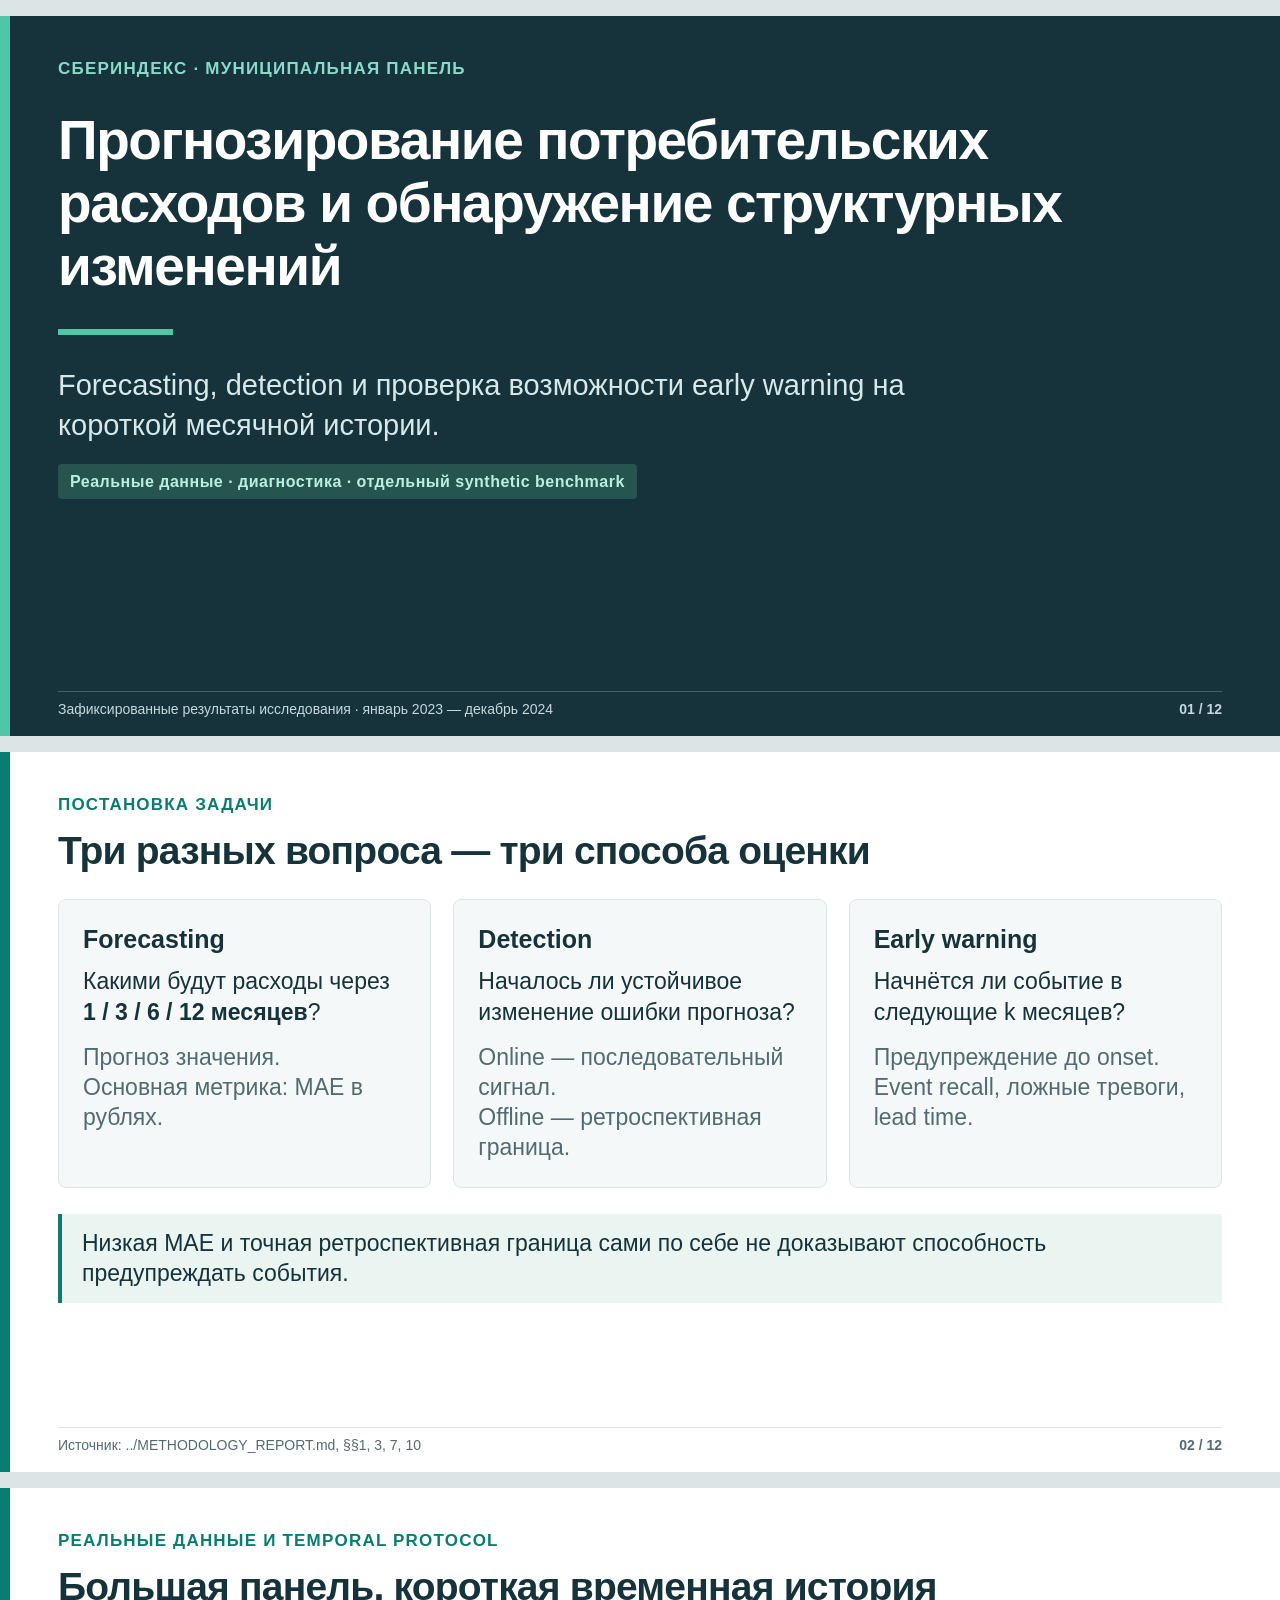
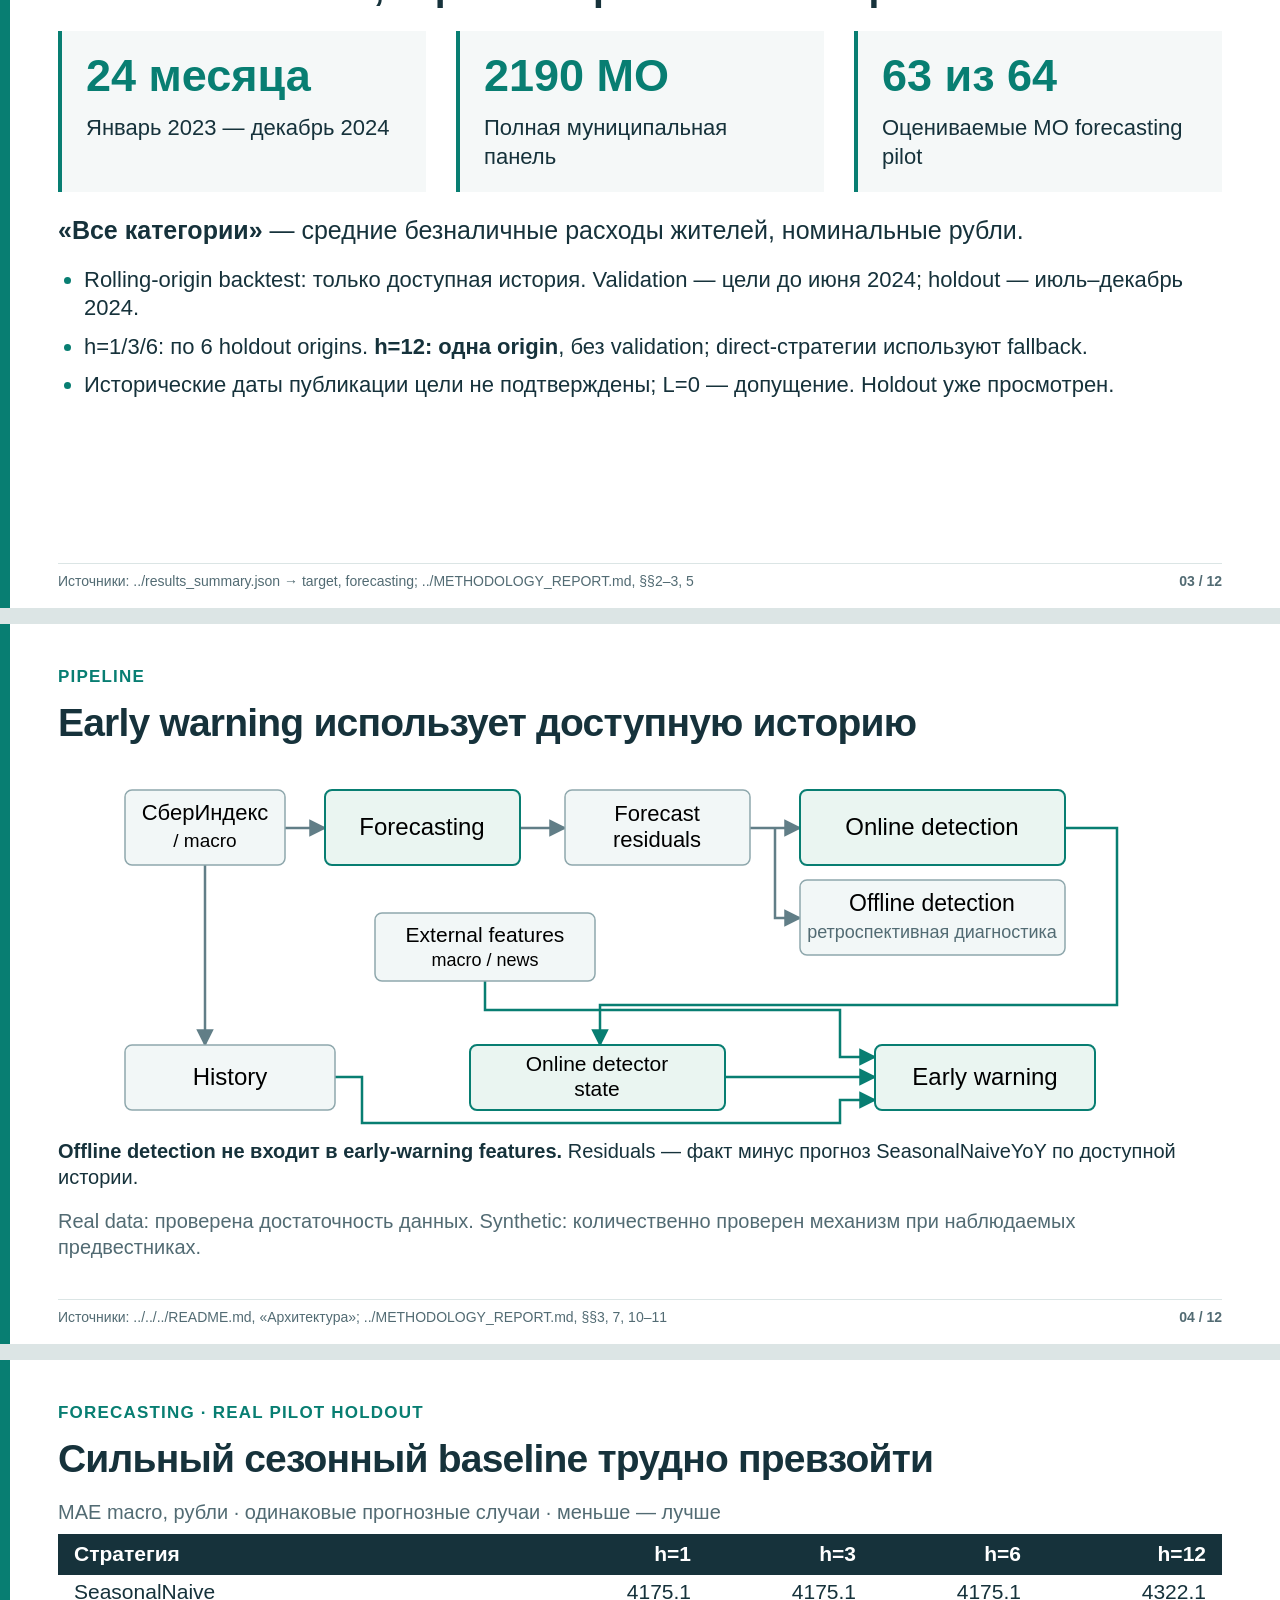
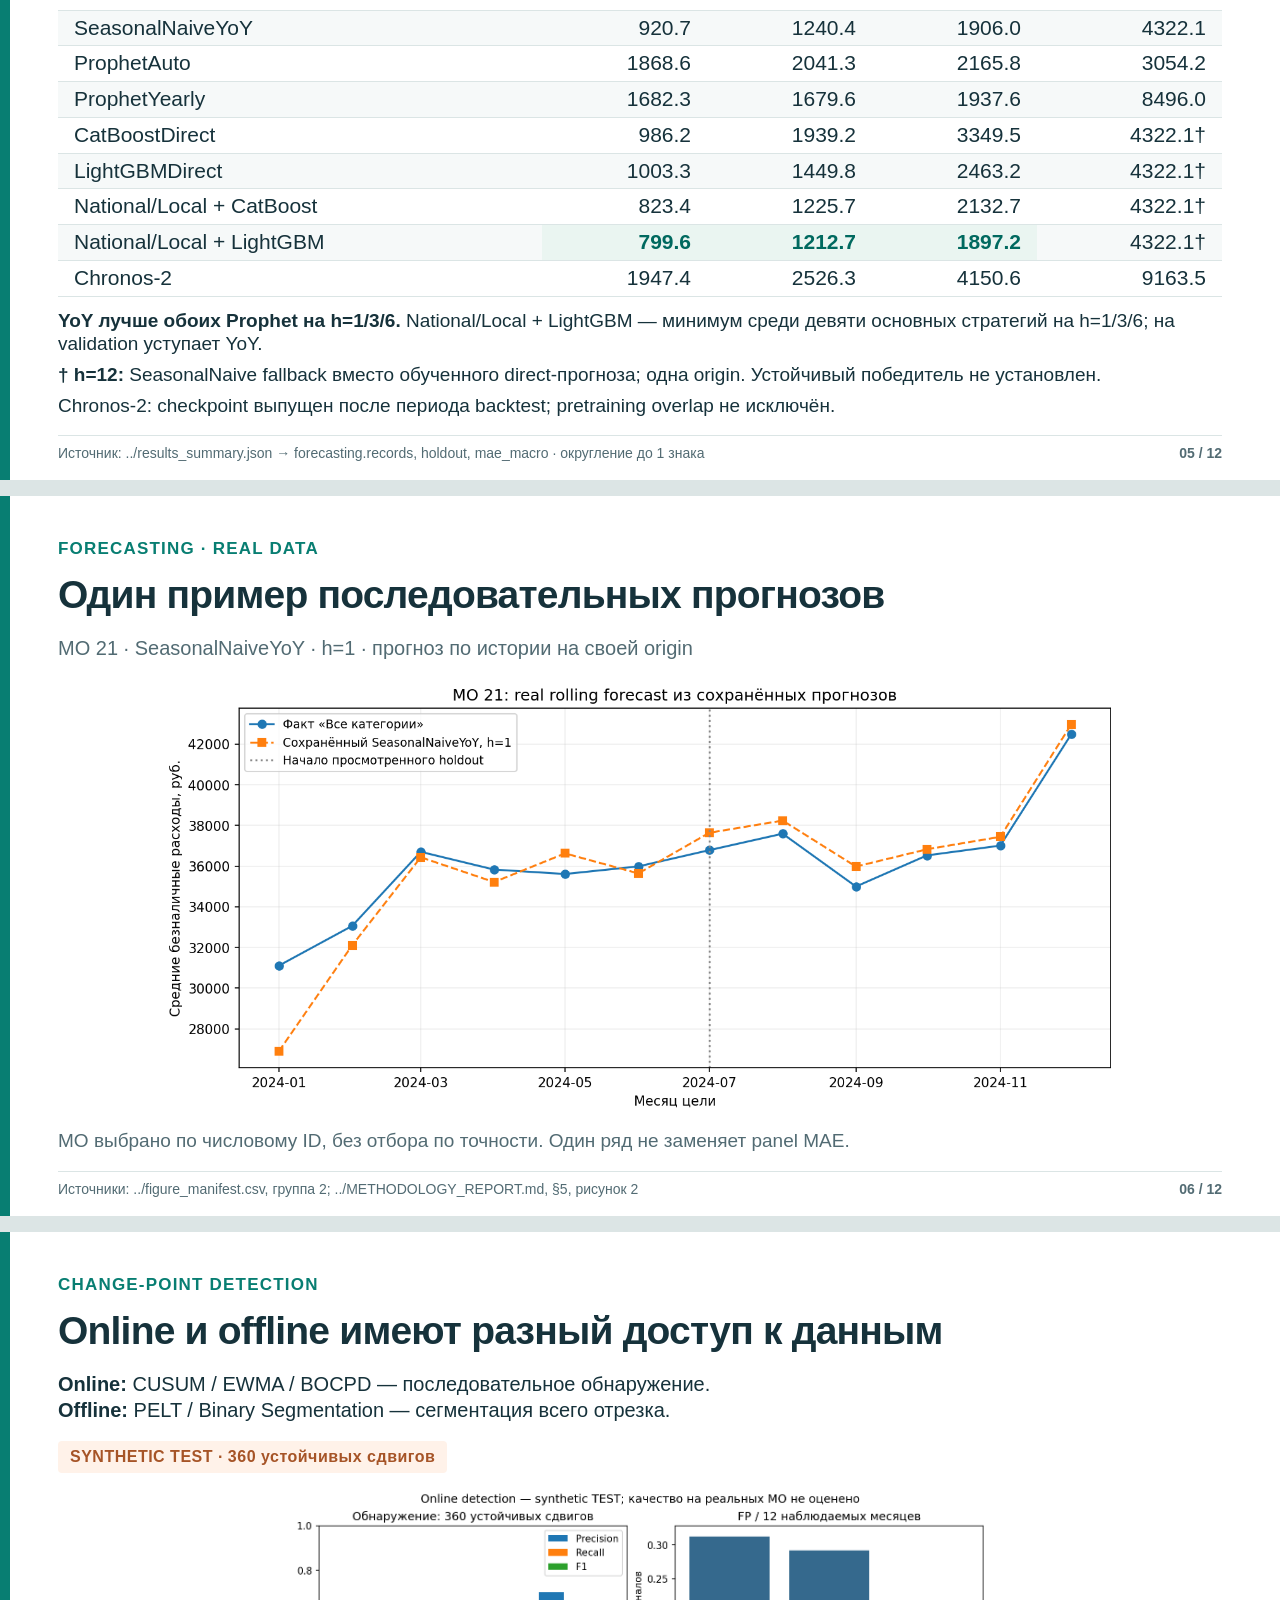
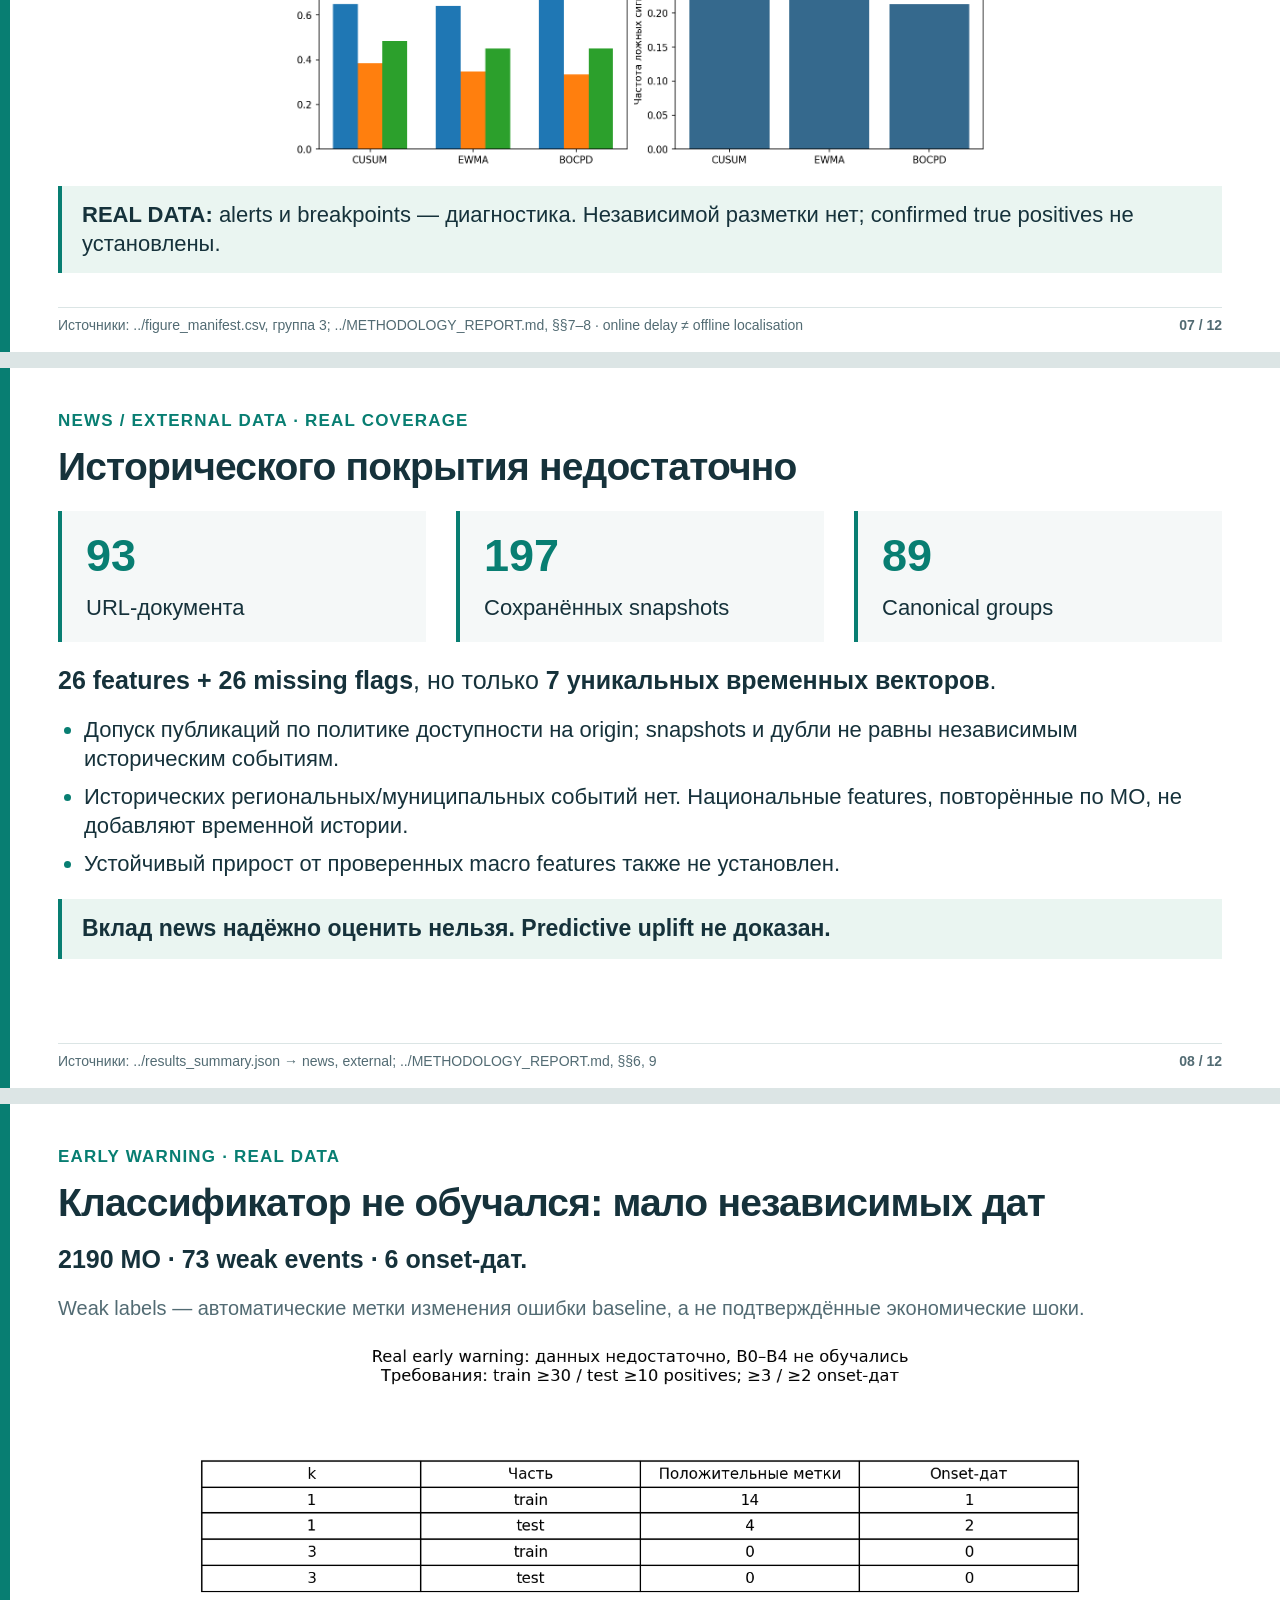
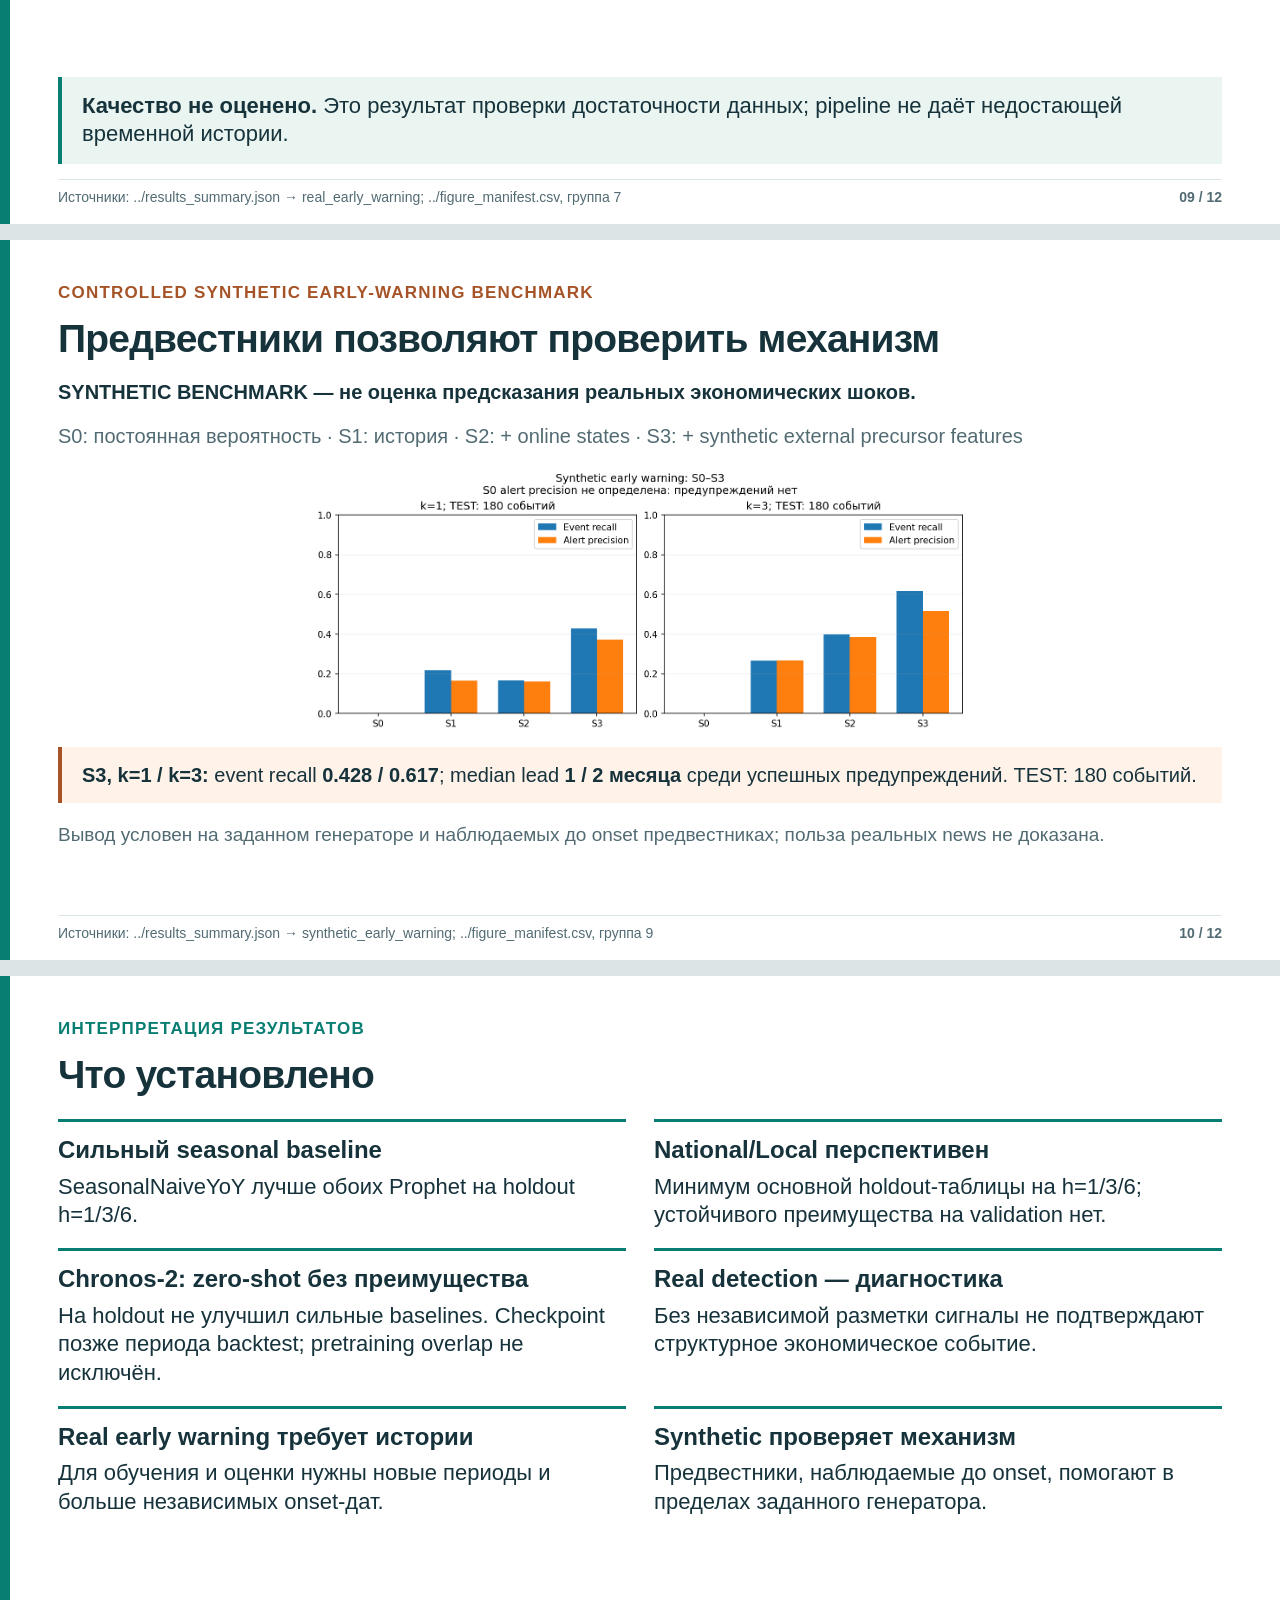
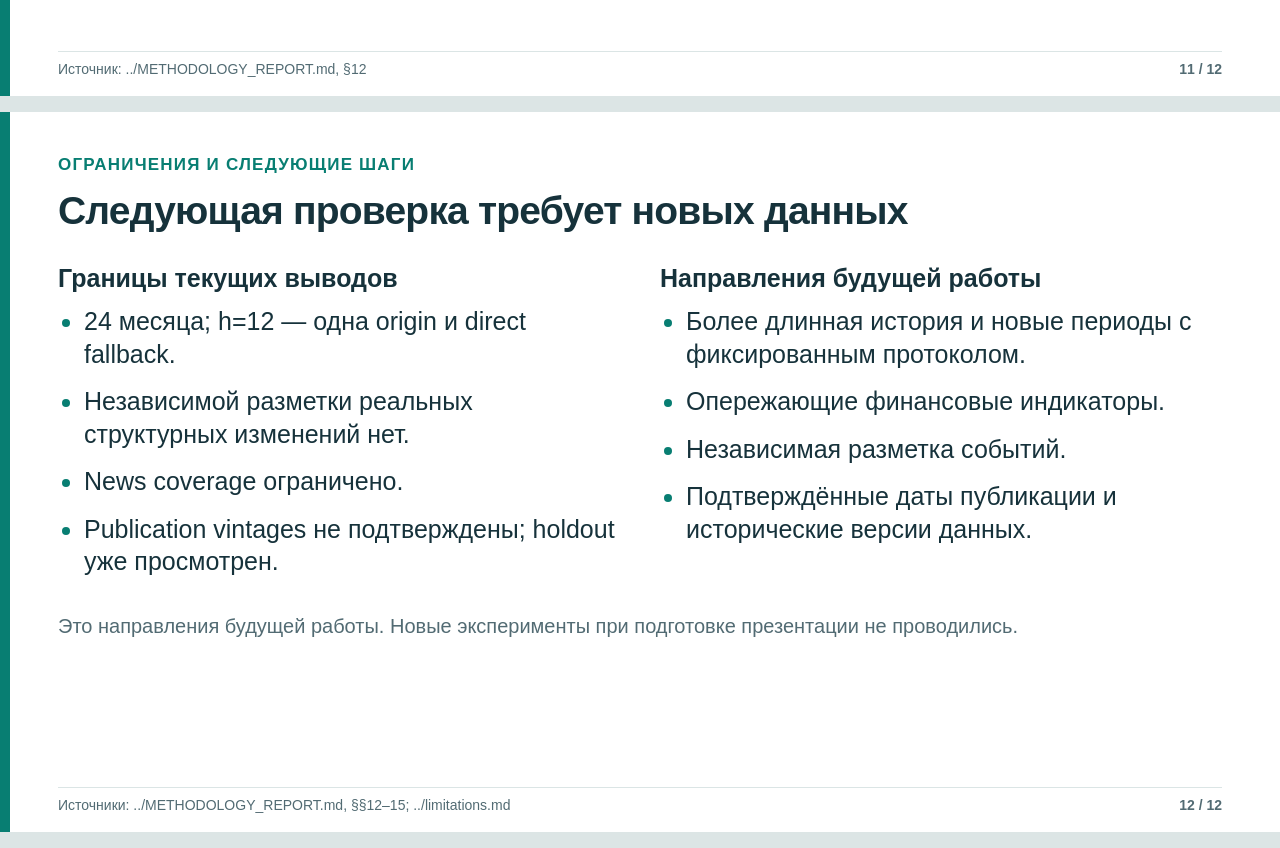
==== reports/final/presentation/presentation.html @ 6ada5263 "F4: add final presentation" ====
<!doctype html>
<html lang="ru">
<head>
<meta charset="utf-8">
<meta name="viewport" content="width=device-width, initial-scale=1">
<meta name="color-scheme" content="light">
<title>Прогнозирование расходов и структурные изменения</title>
<style>
:root{--ink:#16323b;--muted:#526b73;--teal:#087e72;--pale:#eaf5f1;--line:#dbe5e5;--orange:#a65427;--orange-pale:#fff2e9}
*{box-sizing:border-box}body{margin:0;background:#dce5e5;color:var(--ink);font-family:Arial,sans-serif}
.slide{width:1280px;height:720px;margin:28px auto;padding:42px 58px 40px;background:white;position:relative;overflow:hidden;break-after:page;page-break-after:always}
.slide:last-child{break-after:auto;page-break-after:auto}.slide:before{content:"";position:absolute;left:0;top:0;bottom:0;width:10px;background:var(--teal)}
.kicker{color:var(--teal);font-size:17px;font-weight:700;letter-spacing:1.2px;text-transform:uppercase;margin:0 0 12px}
h1{font-size:55px;line-height:1.15;letter-spacing:-1.4px;margin:28px 0 24px;max-width:1080px}
h2{font-size:39px;line-height:1.13;letter-spacing:-.8px;margin:0 0 18px}h3{font-size:25px;line-height:1.2;margin:0 0 12px}
p{font-size:25px;line-height:1.35;margin:0 0 18px}.muted{color:var(--muted)}.lead{font-size:29px;line-height:1.4}.small{font-size:20px;line-height:1.3}.tiny{font-size:17px;line-height:1.25}
.tag{display:inline-block;font-size:16px;font-weight:700;letter-spacing:.5px;padding:7px 12px;border-radius:4px;background:var(--pale);color:var(--teal);margin-bottom:14px}
.tag.synthetic{background:var(--orange-pale);color:var(--orange)}.tag.diagnostic{background:#edf1f5;color:#375b7b}
.footer{position:absolute;bottom:19px;left:58px;right:58px;border-top:1px solid var(--line);padding-top:9px;display:flex;justify-content:space-between;gap:24px;font-size:14px;line-height:1.15;color:var(--muted)}
.page{font-weight:700;white-space:nowrap}.cards{display:grid;grid-template-columns:repeat(3,1fr);gap:22px;margin:26px 0}.card{background:#f5f8f8;border:1px solid var(--line);border-radius:8px;padding:24px}.card p{font-size:23px;margin-bottom:15px}.card p:last-child{margin:0}
.number{font-size:61px;line-height:1.1;font-weight:700;color:var(--teal);margin-bottom:12px}.metric-row{display:flex;gap:30px;margin:22px 0}.metric{flex:1;padding:20px 24px;border-left:4px solid var(--teal);background:#f5f8f8}.metric .number{font-size:45px}.metric p{font-size:22px;margin:0}
.callout{background:var(--pale);border-left:4px solid var(--teal);padding:15px 20px;font-size:23px;line-height:1.3;margin:20px 0}.callout.synthetic{background:var(--orange-pale);border-color:var(--orange)}
ul{margin:10px 0 0;padding-left:26px}li{font-size:25px;line-height:1.3;margin:0 0 15px}li::marker{color:var(--teal)}.compact li{font-size:22px;margin-bottom:10px}.two-columns{display:grid;grid-template-columns:1fr 1fr;gap:40px}
.figure{display:block;max-width:100%;object-fit:contain;object-position:center;background:white;margin:0 auto}.caption{font-size:19px;line-height:1.3;color:var(--muted);margin:12px 0 0}
.forecast-table{width:100%;border-collapse:collapse;margin:9px 0 12px;font-size:21px;line-height:1.18;font-variant-numeric:tabular-nums}.forecast-table th{text-align:right;background:var(--ink);color:white;padding:8px 16px;font-size:21px}.forecast-table td{padding:5px 16px;text-align:right;border-bottom:1px solid var(--line)}.forecast-table th:first-child,.forecast-table td:first-child{text-align:left}.forecast-table tbody tr:nth-child(even){background:#f6f9f9}.forecast-table .best{background:var(--pale);color:#00695f;font-weight:700}.forecast-notes p{font-size:19px;line-height:1.25;margin:7px 0}
.findings{margin-top:22px;display:grid;grid-template-columns:1fr 1fr;gap:18px 28px}.finding{border-top:3px solid var(--teal);padding:14px 0 0}.finding h3{font-size:24px;margin-bottom:8px}.finding p{font-size:22px;line-height:1.3;margin:0}
.title-slide{background:var(--ink);color:white}.title-slide:before{background:#50c6a9}.title-slide .kicker{color:#89dbc8}.title-slide .footer{color:#c5d8db;border-color:#41606a}.title-slide .tag{background:#27544f;color:#b8f0df}.title-slide .lead{color:#d7e8e8;max-width:900px}.title-slide .title-rule{width:115px;height:6px;background:#50c6a9;margin:30px 0}
.pipeline{width:100%;height:367px;margin:2px 0}.pipeline text{font-family:Arial,sans-serif}.pipeline .box{fill:#f2f7f7;stroke:#8fa8ad;stroke-width:1.5}.pipeline .accent{fill:#eaf5f1;stroke:#087e72;stroke-width:2}.pipeline .edge{fill:none;stroke:#617e87;stroke-width:2.5;marker-end:url(#arrow)}.pipeline .online-edge{stroke:#087e72;marker-end:url(#green-arrow)}
@page{size:1280px 720px;margin:0}
@media print{html,body{width:1280px;margin:0;background:white;-webkit-print-color-adjust:exact;print-color-adjust:exact}.slide{margin:0;box-shadow:none}.slide:last-child{break-after:auto}}
@media screen and (max-width:1280px){.slide{margin:16px 0}}
body.single-slide{background:white}.single-slide .slide{display:none;margin:0}.single-slide .slide.active{display:block}
</style>
</head>
<body>
<section class="slide title-slide" data-slide="1">
  <p class="kicker">СберИндекс · муниципальная панель</p>
  <h1>Прогнозирование потребительских расходов и обнаружение структурных изменений</h1>
  <div class="title-rule"></div>
  <p class="lead">Forecasting, detection и проверка возможности early warning на короткой месячной истории.</p>
  <p class="tag">Реальные данные · диагностика · отдельный synthetic benchmark</p>
  <div class="footer"><span>Зафиксированные результаты исследования · январь 2023 — декабрь 2024</span><span class="page">01 / 12</span></div>
</section>

<section class="slide" data-slide="2">
  <p class="kicker">Постановка задачи</p><h2>Три разных вопроса — три способа оценки</h2>
  <div class="cards">
    <div class="card"><h3>Forecasting</h3><p>Какими будут расходы через <strong>1 / 3 / 6 / 12 месяцев</strong>?</p><p class="small muted">Прогноз значения.<br>Основная метрика: MAE в рублях.</p></div>
    <div class="card"><h3>Detection</h3><p>Началось ли устойчивое изменение ошибки прогноза?</p><p class="small muted">Online — последовательный сигнал.<br>Offline — ретроспективная граница.</p></div>
    <div class="card"><h3>Early warning</h3><p>Начнётся ли событие в следующие k месяцев?</p><p class="small muted">Предупреждение до onset.<br>Event recall, ложные тревоги, lead time.</p></div>
  </div>
  <div class="callout">Низкая MAE и точная ретроспективная граница сами по себе не доказывают способность предупреждать события.</div>
  <div class="footer"><span>Источник: ../METHODOLOGY_REPORT.md, §§1, 3, 7, 10</span><span class="page">02 / 12</span></div>
</section>

<section class="slide" data-slide="3">
  <p class="kicker">Реальные данные и temporal protocol</p><h2>Большая панель, короткая временная история</h2>
  <div class="metric-row">
    <div class="metric"><div class="number">24 месяца</div><p>Январь 2023 — декабрь 2024</p></div>
    <div class="metric"><div class="number">2190 МО</div><p>Полная муниципальная панель</p></div>
    <div class="metric"><div class="number">63 из 64</div><p>Оцениваемые МО forecasting pilot</p></div>
  </div>
  <p><strong>«Все категории»</strong> — средние безналичные расходы жителей, номинальные рубли.</p>
  <ul class="compact">
    <li>Rolling-origin backtest: только доступная история. Validation — цели до июня 2024; holdout — июль–декабрь 2024.</li>
    <li>h=1/3/6: по 6 holdout origins. <strong>h=12: одна origin</strong>, без validation; direct-стратегии используют fallback.</li>
    <li>Исторические даты публикации цели не подтверждены; L=0 — допущение. Holdout уже просмотрен.</li>
  </ul>
  <div class="footer"><span>Источники: ../results_summary.json → target, forecasting; ../METHODOLOGY_REPORT.md, §§2–3, 5</span><span class="page">03 / 12</span></div>
</section>

<section class="slide" data-slide="4">
  <p class="kicker">Pipeline</p><h2>Early warning использует доступную историю</h2>
  <svg class="pipeline" viewBox="0 0 1120 367" role="img" aria-label="Forecasting формирует residuals для online и offline detection. Early warning использует историю, состояние online-детектора и external features. Offline detection в признаки не входит.">
    <defs><marker id="arrow" viewBox="0 0 10 10" refX="9" refY="5" markerWidth="7" markerHeight="7" orient="auto-start-reverse"><path d="M 0 0 L 10 5 L 0 10 z" fill="#617e87"/></marker><marker id="green-arrow" viewBox="0 0 10 10" refX="9" refY="5" markerWidth="7" markerHeight="7" orient="auto-start-reverse"><path d="M 0 0 L 10 5 L 0 10 z" fill="#087e72"/></marker></defs>
    <path class="edge" d="M205 63 H245"/><path class="edge" d="M440 63 H485"/><path class="edge" d="M670 63 H720"/><path class="edge" d="M695 63 V153 H720"/>
    <path class="edge" d="M125 100 V280"/><path class="edge online-edge" d="M985 63 H1037 V240 H520 V280"/>
    <path class="edge online-edge" d="M255 312 H282 V358 H760 V335 H795"/><path class="edge online-edge" d="M645 312 H795"/><path class="edge online-edge" d="M405 216 V245 H760 V292 H795"/>
    <rect class="box" x="45" y="25" width="160" height="75" rx="7"/><text x="125" y="55" text-anchor="middle" font-size="22">СберИндекс</text><text x="125" y="82" text-anchor="middle" font-size="19">/ macro</text>
    <rect class="accent" x="245" y="25" width="195" height="75" rx="7"/><text x="342" y="70" text-anchor="middle" font-size="24">Forecasting</text>
    <rect class="box" x="485" y="25" width="185" height="75" rx="7"/><text x="577" y="56" text-anchor="middle" font-size="22">Forecast</text><text x="577" y="82" text-anchor="middle" font-size="22">residuals</text>
    <rect class="accent" x="720" y="25" width="265" height="75" rx="7"/><text x="852" y="70" text-anchor="middle" font-size="24">Online detection</text>
    <rect class="box" x="720" y="115" width="265" height="75" rx="7"/><text x="852" y="146" text-anchor="middle" font-size="23">Offline detection</text><text x="852" y="173" text-anchor="middle" font-size="18" fill="#526b73">ретроспективная диагностика</text>
    <rect class="box" x="295" y="148" width="220" height="68" rx="7"/><text x="405" y="177" text-anchor="middle" font-size="21">External features</text><text x="405" y="201" text-anchor="middle" font-size="18">macro / news</text>
    <rect class="box" x="45" y="280" width="210" height="65" rx="7"/><text x="150" y="320" text-anchor="middle" font-size="24">History</text>
    <rect class="accent" x="390" y="280" width="255" height="65" rx="7"/><text x="517" y="306" text-anchor="middle" font-size="21">Online detector</text><text x="517" y="331" text-anchor="middle" font-size="21">state</text>
    <rect class="accent" x="795" y="280" width="220" height="65" rx="7"/><text x="905" y="320" text-anchor="middle" font-size="24">Early warning</text>
  </svg>
  <p class="small"><strong>Offline detection не входит в early-warning features.</strong> Residuals — факт минус прогноз SeasonalNaiveYoY по доступной истории.</p>
  <p class="small muted">Real data: проверена достаточность данных. Synthetic: количественно проверен механизм при наблюдаемых предвестниках.</p>
  <div class="footer"><span>Источники: ../../../README.md, «Архитектура»; ../METHODOLOGY_REPORT.md, §§3, 7, 10–11</span><span class="page">04 / 12</span></div>
</section>

<section class="slide" data-slide="5">
  <p class="kicker">Forecasting · real pilot holdout</p><h2>Сильный сезонный baseline трудно превзойти</h2>
  <p class="small muted" style="margin-bottom:6px">MAE macro, рубли · одинаковые прогнозные случаи · меньше — лучше</p>
  <table class="forecast-table"><thead><tr><th>Стратегия</th><th>h=1</th><th>h=3</th><th>h=6</th><th>h=12</th></tr></thead><tbody>
    <tr><td>SeasonalNaive</td><td>4175.1</td><td>4175.1</td><td>4175.1</td><td>4322.1</td></tr>
    <tr><td>SeasonalNaiveYoY</td><td>920.7</td><td>1240.4</td><td>1906.0</td><td>4322.1</td></tr>
    <tr><td>ProphetAuto</td><td>1868.6</td><td>2041.3</td><td>2165.8</td><td>3054.2</td></tr>
    <tr><td>ProphetYearly</td><td>1682.3</td><td>1679.6</td><td>1937.6</td><td>8496.0</td></tr>
    <tr><td>CatBoostDirect</td><td>986.2</td><td>1939.2</td><td>3349.5</td><td>4322.1†</td></tr>
    <tr><td>LightGBMDirect</td><td>1003.3</td><td>1449.8</td><td>2463.2</td><td>4322.1†</td></tr>
    <tr><td>National/Local + CatBoost</td><td>823.4</td><td>1225.7</td><td>2132.7</td><td>4322.1†</td></tr>
    <tr><td>National/Local + LightGBM</td><td class="best">799.6</td><td class="best">1212.7</td><td class="best">1897.2</td><td>4322.1†</td></tr>
    <tr><td>Chronos-2</td><td>1947.4</td><td>2526.3</td><td>4150.6</td><td>9163.5</td></tr>
  </tbody></table>
  <div class="forecast-notes">
    <p><strong>YoY лучше обоих Prophet на h=1/3/6.</strong> National/Local + LightGBM — минимум среди девяти основных стратегий на h=1/3/6; на validation уступает YoY.</p>
    <p><strong>† h=12:</strong> SeasonalNaive fallback вместо обученного direct-прогноза; одна origin. Устойчивый победитель не установлен.</p>
    <p>Chronos-2: checkpoint выпущен после периода backtest; pretraining overlap не исключён.</p>
  </div>
  <div class="footer"><span>Источник: ../results_summary.json → forecasting.records, holdout, mae_macro · округление до 1 знака</span><span class="page">05 / 12</span></div>
</section>

<section class="slide" data-slide="6">
  <p class="kicker">Forecasting · real data</p><h2>Один пример последовательных прогнозов</h2>
  <p class="small muted">МО 21 · SeasonalNaiveYoY · h=1 · прогноз по истории на своей origin</p>
  <img class="figure" src="../figures/rolling_forecast.png" alt="Реальные одномесячные прогнозы SeasonalNaiveYoY и факты для МО 21" style="width:1080px;height:438px">
  <p class="caption">МО выбрано по числовому ID, без отбора по точности. Один ряд не заменяет panel MAE.</p>
  <div class="footer"><span>Источники: ../figure_manifest.csv, группа 2; ../METHODOLOGY_REPORT.md, §5, рисунок 2</span><span class="page">06 / 12</span></div>
</section>

<section class="slide" data-slide="7">
  <p class="kicker">Change-point detection</p><h2>Online и offline имеют разный доступ к данным</h2>
  <p class="small"><strong>Online:</strong> CUSUM / EWMA / BOCPD — последовательное обнаружение.<br><strong>Offline:</strong> PELT / Binary Segmentation — сегментация всего отрезка.</p>
  <span class="tag synthetic">SYNTHETIC TEST · 360 устойчивых сдвигов</span>
  <img class="figure" src="../figures/online_comparison.png" alt="SYNTHETIC TEST: precision, recall, F1 и ложные сигналы online-детекторов" style="width:1035px;height:285px">
  <div class="callout" style="margin-top:14px;font-size:22px"><strong>REAL DATA:</strong> alerts и breakpoints — диагностика. Независимой разметки нет; confirmed true positives не установлены.</div>
  <div class="footer"><span>Источники: ../figure_manifest.csv, группа 3; ../METHODOLOGY_REPORT.md, §§7–8 · online delay ≠ offline localisation</span><span class="page">07 / 12</span></div>
</section>

<section class="slide" data-slide="8">
  <p class="kicker">News / external data · real coverage</p><h2>Исторического покрытия недостаточно</h2>
  <div class="metric-row">
    <div class="metric"><div class="number">93</div><p>URL-документа</p></div>
    <div class="metric"><div class="number">197</div><p>Сохранённых snapshots</p></div>
    <div class="metric"><div class="number">89</div><p>Canonical groups</p></div>
  </div>
  <p><strong>26 features + 26 missing flags</strong>, но только <strong>7 уникальных временных векторов</strong>.</p>
  <ul class="compact">
    <li>Допуск публикаций по политике доступности на origin; snapshots и дубли не равны независимым историческим событиям.</li>
    <li>Исторических региональных/муниципальных событий нет. Национальные features, повторённые по МО, не добавляют временной истории.</li>
    <li>Устойчивый прирост от проверенных macro features также не установлен.</li>
  </ul>
  <div class="callout"><strong>Вклад news надёжно оценить нельзя. Predictive uplift не доказан.</strong></div>
  <div class="footer"><span>Источники: ../results_summary.json → news, external; ../METHODOLOGY_REPORT.md, §§6, 9</span><span class="page">08 / 12</span></div>
</section>

<section class="slide" data-slide="9">
  <p class="kicker">Early warning · real data</p><h2>Классификатор не обучался: мало независимых дат</h2>
  <p><strong>2190 МО · 73 weak events · 6 onset-дат.</strong></p>
  <p class="small muted">Weak labels — автоматические метки изменения ошибки baseline, а не подтверждённые экономические шоки.</p>
  <img class="figure" src="../figures/real_warning_sufficiency.png" alt="Реальная проверка достаточности: k=1, 14 train и 4 test positives, одна и две onset-даты; k=3 разбиение непригодно" style="width:1080px;height:326px">
  <div class="callout" style="margin-top:12px;font-size:22px"><strong>Качество не оценено.</strong> Это результат проверки достаточности данных; pipeline не даёт недостающей временной истории.</div>
  <div class="footer"><span>Источники: ../results_summary.json → real_early_warning; ../figure_manifest.csv, группа 7</span><span class="page">09 / 12</span></div>
</section>

<section class="slide" data-slide="10">
  <p class="kicker" style="color:var(--orange)">Controlled synthetic early-warning benchmark</p><h2>Предвестники позволяют проверить механизм</h2>
  <p class="small"><strong>SYNTHETIC BENCHMARK — не оценка предсказания реальных экономических шоков.</strong></p>
  <p class="small muted">S0: постоянная вероятность · S1: история · S2: + online states · S3: + synthetic external precursor features</p>
  <img class="figure" src="../figures/synthetic_event_performance.png" alt="SYNTHETIC TEST: event recall и alert precision S0–S3, 180 событий" style="width:1050px;height:268px">
  <div class="callout synthetic" style="margin-top:12px;font-size:20px"><strong>S3, k=1 / k=3:</strong> event recall <strong>0.428 / 0.617</strong>; median lead <strong>1 / 2 месяца</strong> среди успешных предупреждений. TEST: 180 событий.</div>
  <p class="caption">Вывод условен на заданном генераторе и наблюдаемых до onset предвестниках; польза реальных news не доказана.</p>
  <div class="footer"><span>Источники: ../results_summary.json → synthetic_early_warning; ../figure_manifest.csv, группа 9</span><span class="page">10 / 12</span></div>
</section>

<section class="slide" data-slide="11">
  <p class="kicker">Интерпретация результатов</p><h2>Что установлено</h2>
  <div class="findings">
    <div class="finding"><h3>Сильный seasonal baseline</h3><p>SeasonalNaiveYoY лучше обоих Prophet на holdout h=1/3/6.</p></div>
    <div class="finding"><h3>National/Local перспективен</h3><p>Минимум основной holdout-таблицы на h=1/3/6; устойчивого преимущества на validation нет.</p></div>
    <div class="finding"><h3>Chronos-2: zero-shot без преимущества</h3><p>На holdout не улучшил сильные baselines. Checkpoint позже периода backtest; pretraining overlap не исключён.</p></div>
    <div class="finding"><h3>Real detection — диагностика</h3><p>Без независимой разметки сигналы не подтверждают структурное экономическое событие.</p></div>
    <div class="finding"><h3>Real early warning требует истории</h3><p>Для обучения и оценки нужны новые периоды и больше независимых onset-дат.</p></div>
    <div class="finding"><h3>Synthetic проверяет механизм</h3><p>Предвестники, наблюдаемые до onset, помогают в пределах заданного генератора.</p></div>
  </div>
  <div class="footer"><span>Источник: ../METHODOLOGY_REPORT.md, §12</span><span class="page">11 / 12</span></div>
</section>

<section class="slide" data-slide="12">
  <p class="kicker">Ограничения и следующие шаги</p><h2>Следующая проверка требует новых данных</h2>
  <div class="two-columns" style="margin-top:30px">
    <div><h3>Границы текущих выводов</h3><ul><li>24 месяца; h=12 — одна origin и direct fallback.</li><li>Независимой разметки реальных структурных изменений нет.</li><li>News coverage ограничено.</li><li>Publication vintages не подтверждены; holdout уже просмотрен.</li></ul></div>
    <div><h3>Направления будущей работы</h3><ul><li>Более длинная история и новые периоды с фиксированным протоколом.</li><li>Опережающие финансовые индикаторы.</li><li>Независимая разметка событий.</li><li>Подтверждённые даты публикации и исторические версии данных.</li></ul></div>
  </div>
  <p class="small muted" style="margin-top:20px">Это направления будущей работы. Новые эксперименты при подготовке презентации не проводились.</p>
  <div class="footer"><span>Источники: ../METHODOLOGY_REPORT.md, §§12–15; ../limitations.md</span><span class="page">12 / 12</span></div>
</section>
<script>
const selectedSlide = Number(new URLSearchParams(window.location.search).get('slide'));
if (selectedSlide >= 1 && selectedSlide <= 12) {
  document.body.classList.add('single-slide');
  document.querySelector('[data-slide="' + selectedSlide + '"]').classList.add('active');
}
window.presentationLayoutCheck = () => Array.from(document.querySelectorAll('.slide')).map(slide => {
  const footer = slide.querySelector('.footer').getBoundingClientRect();
  const content = Array.from(slide.children).filter(el => !el.classList.contains('footer'));
  return {slide: Number(slide.dataset.slide), footerOverlap: content.some(el => el.getBoundingClientRect().bottom > footer.top - 7), horizontalOverflow: content.some(el => el.scrollWidth > el.clientWidth + 1), imageFailures: Array.from(slide.querySelectorAll('img')).filter(img => !img.complete || img.naturalWidth === 0).length};
});
window.addEventListener('load', () => {
  if (new URLSearchParams(window.location.search).has('check')) {
    const report = document.createElement('script');
    report.id = 'layout-check';
    report.type = 'application/json';
    report.textContent = JSON.stringify(window.presentationLayoutCheck());
    document.body.appendChild(report);
  }
});
</script>
</body>
</html>
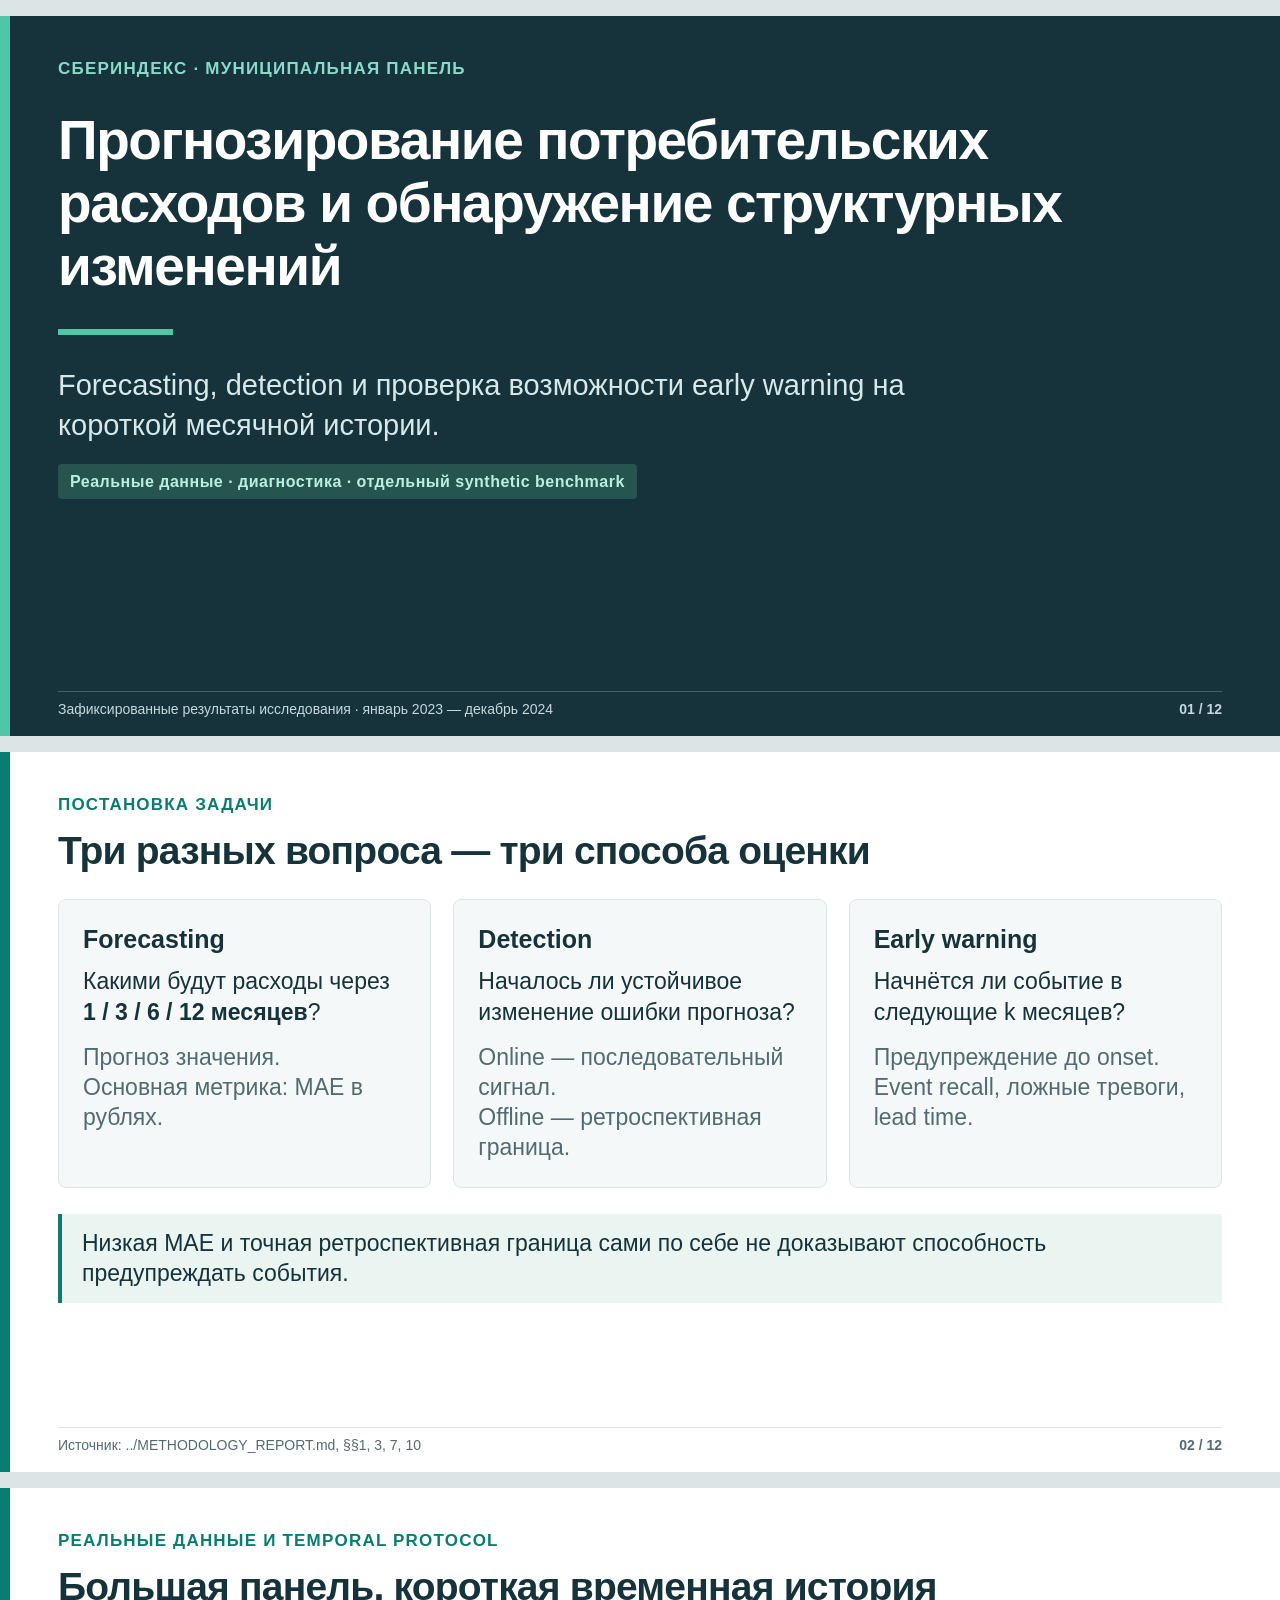
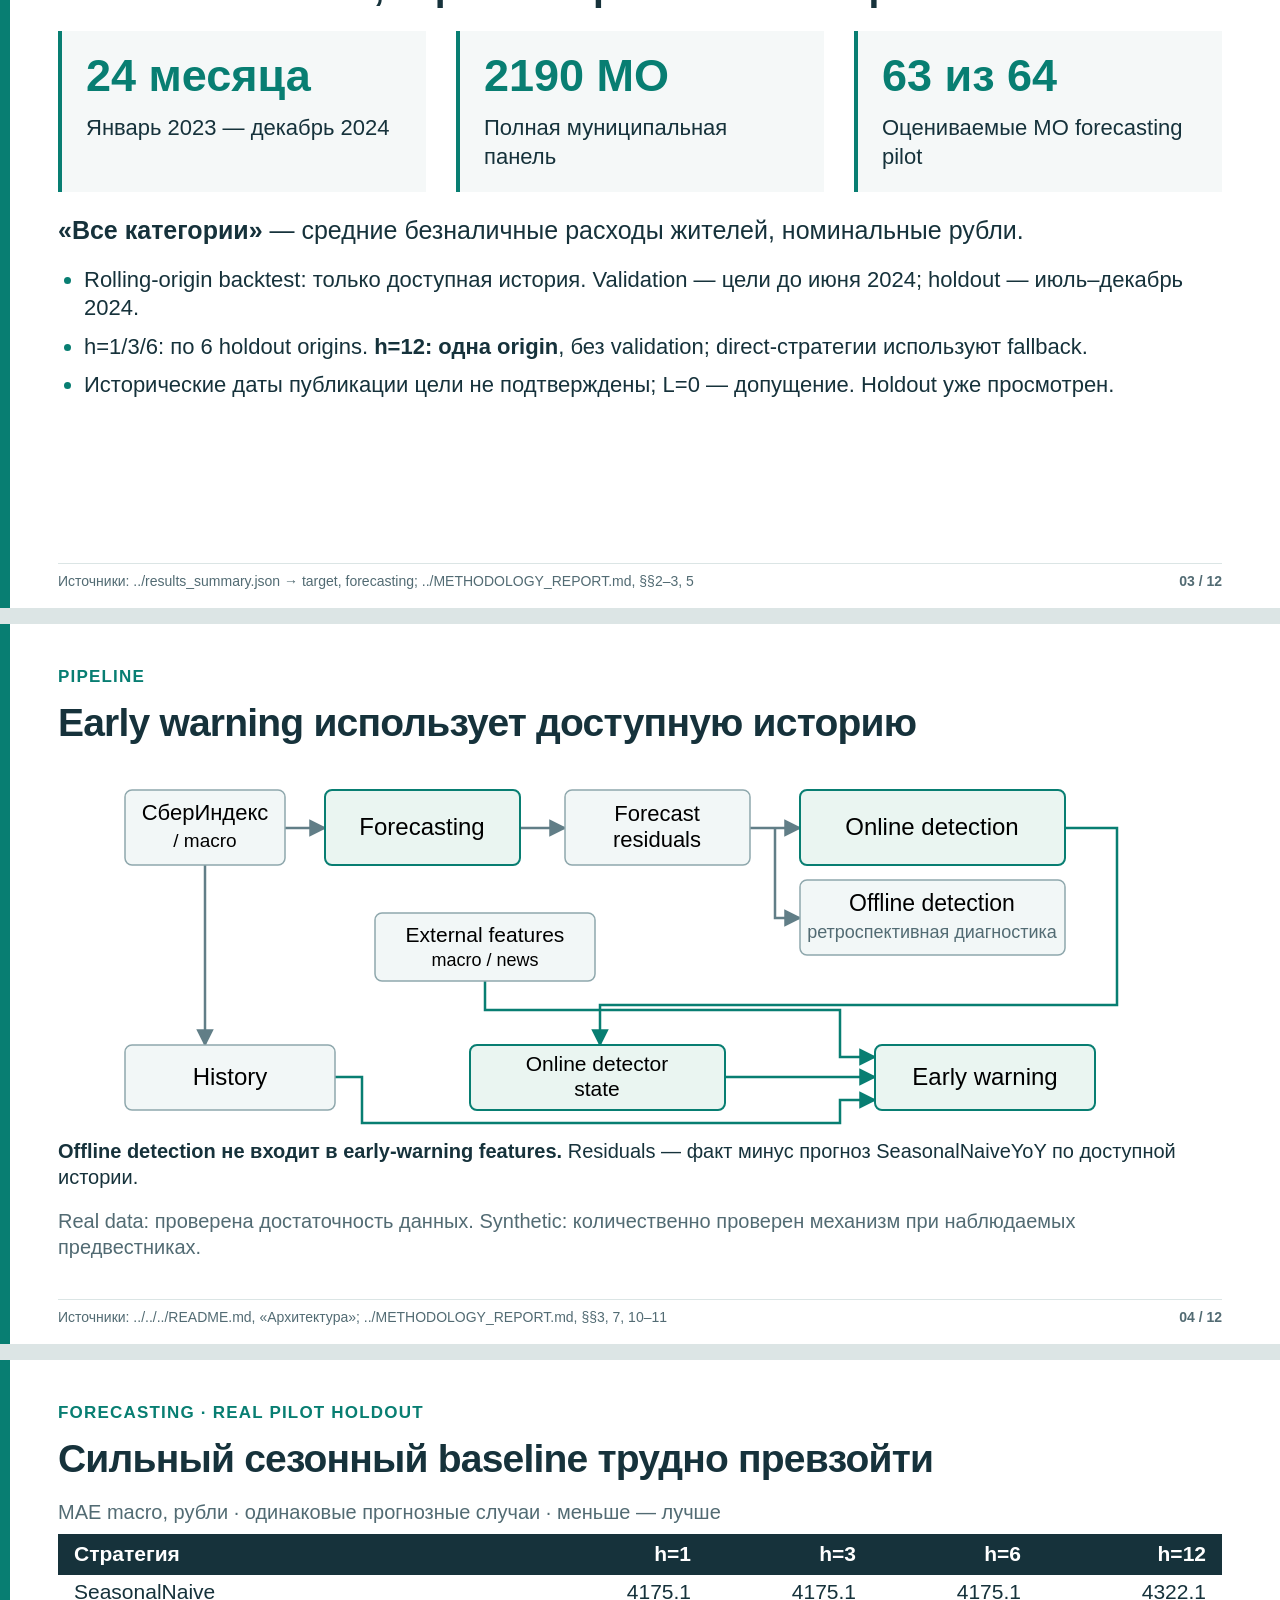
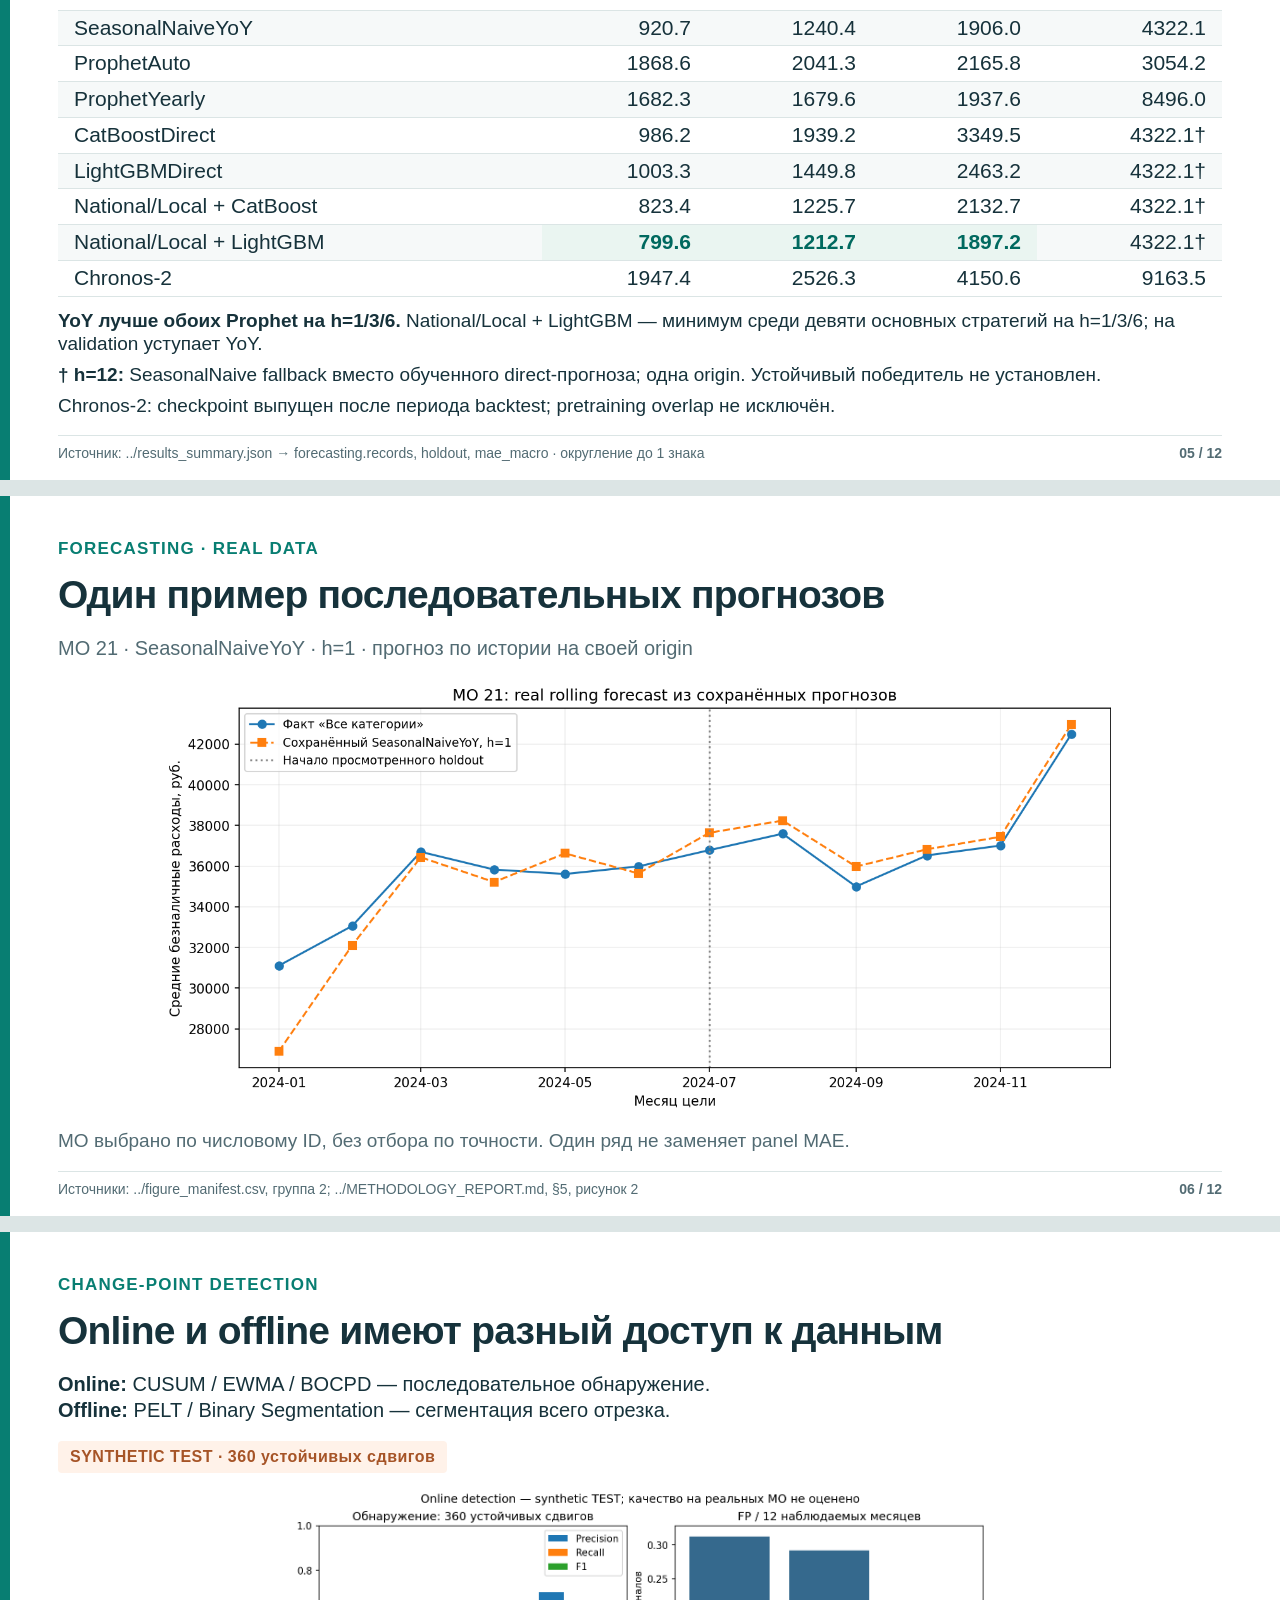
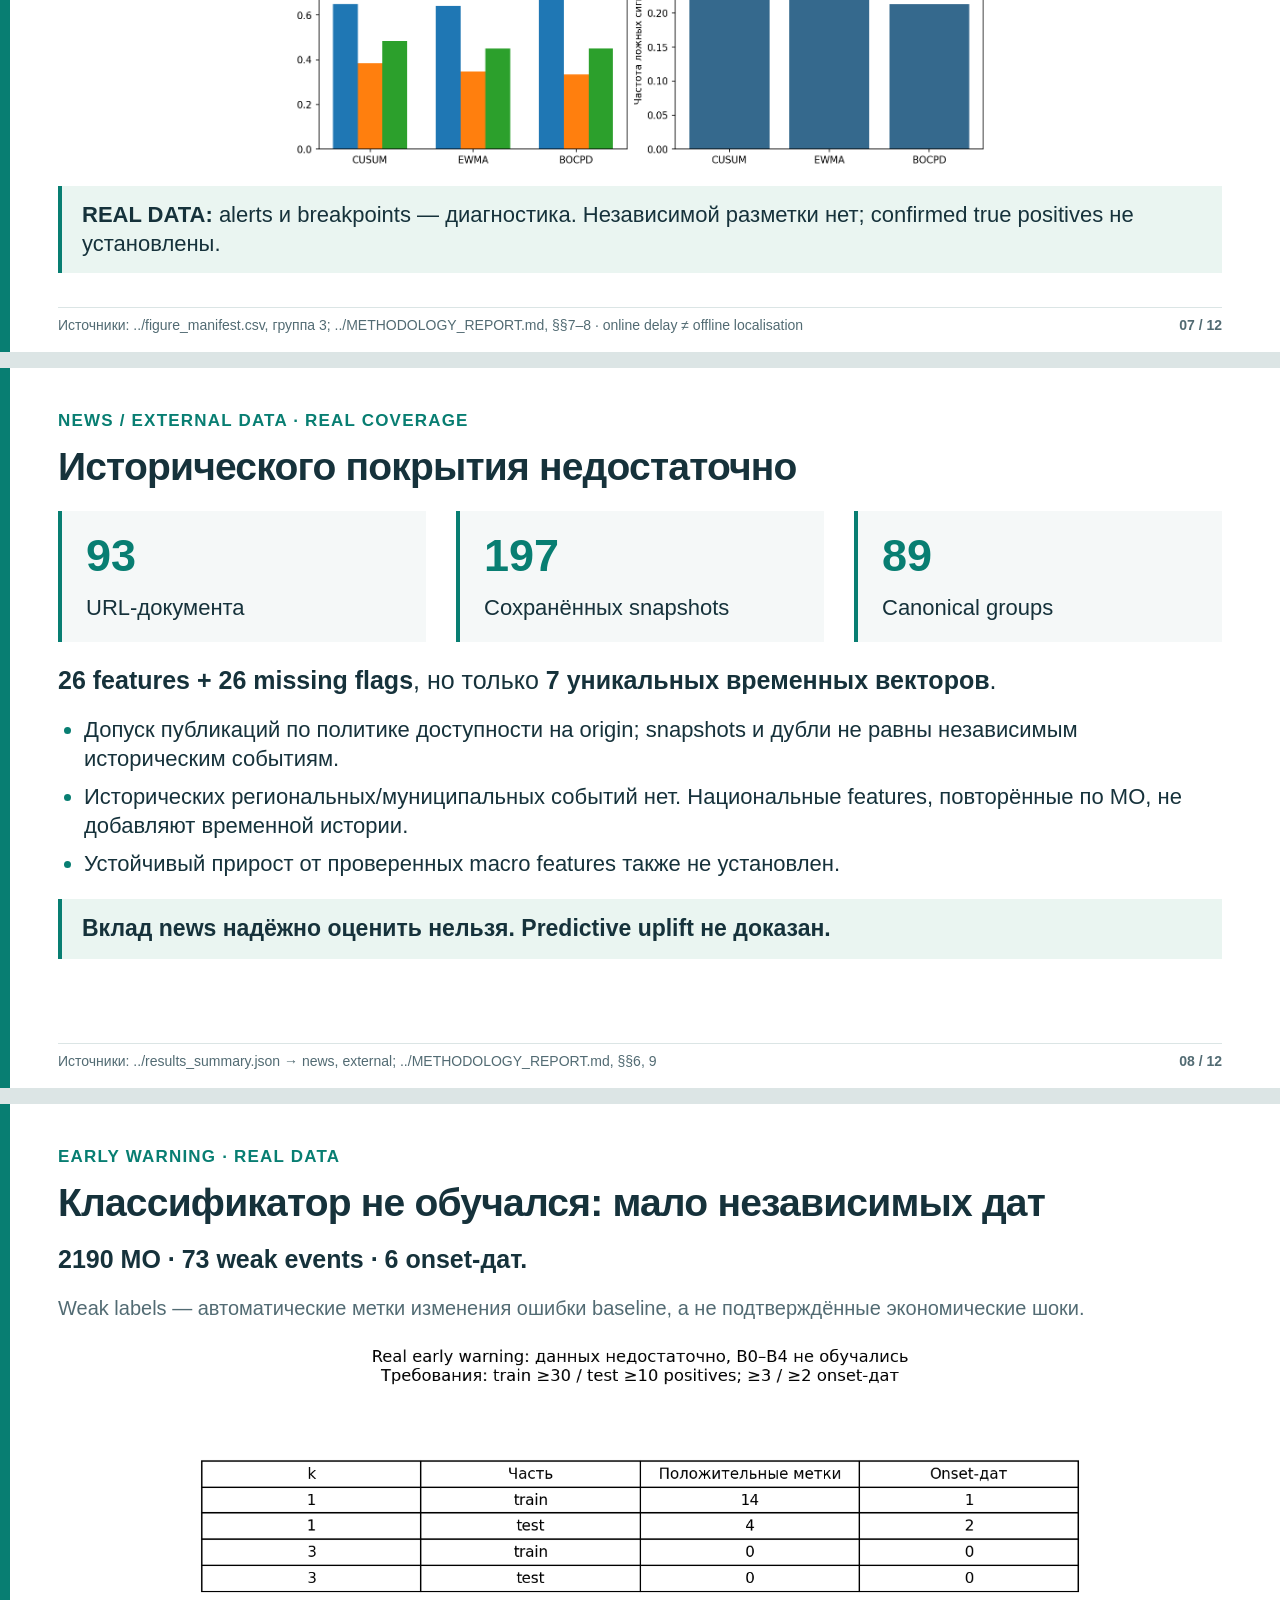
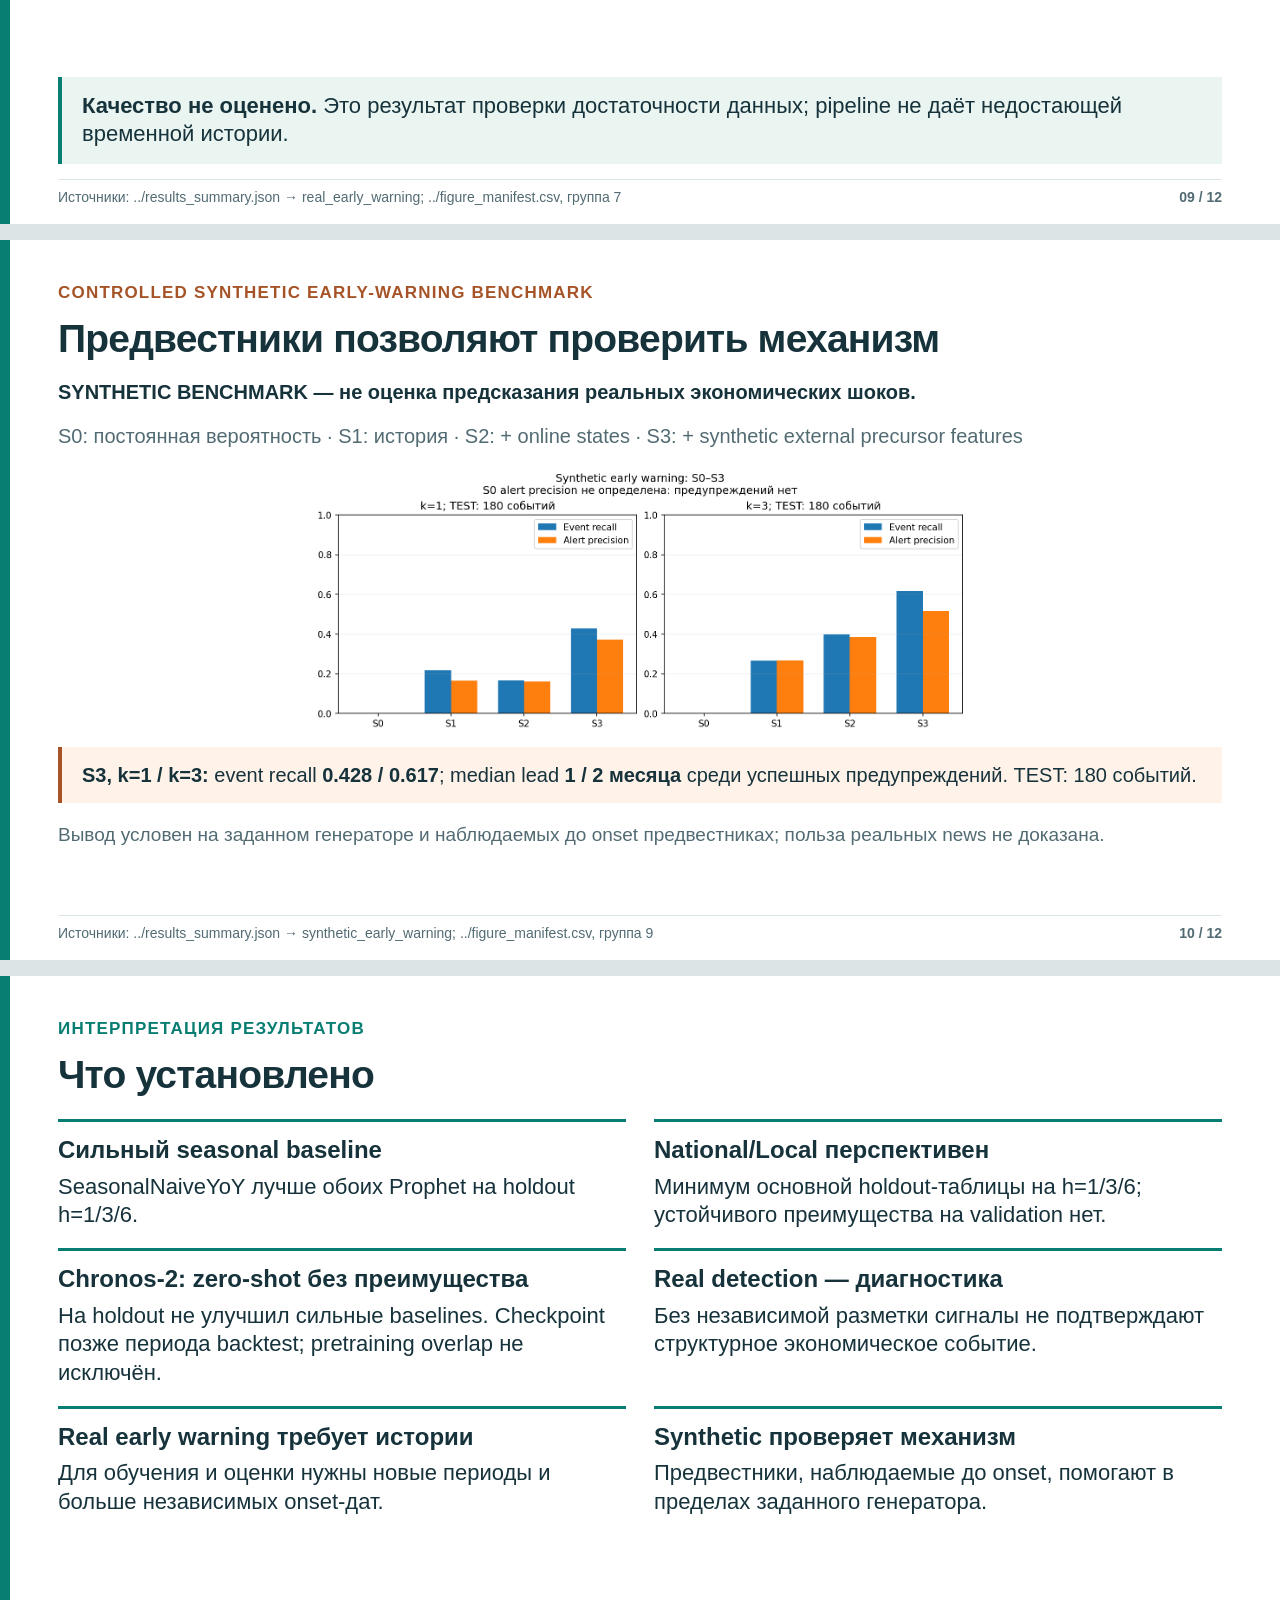
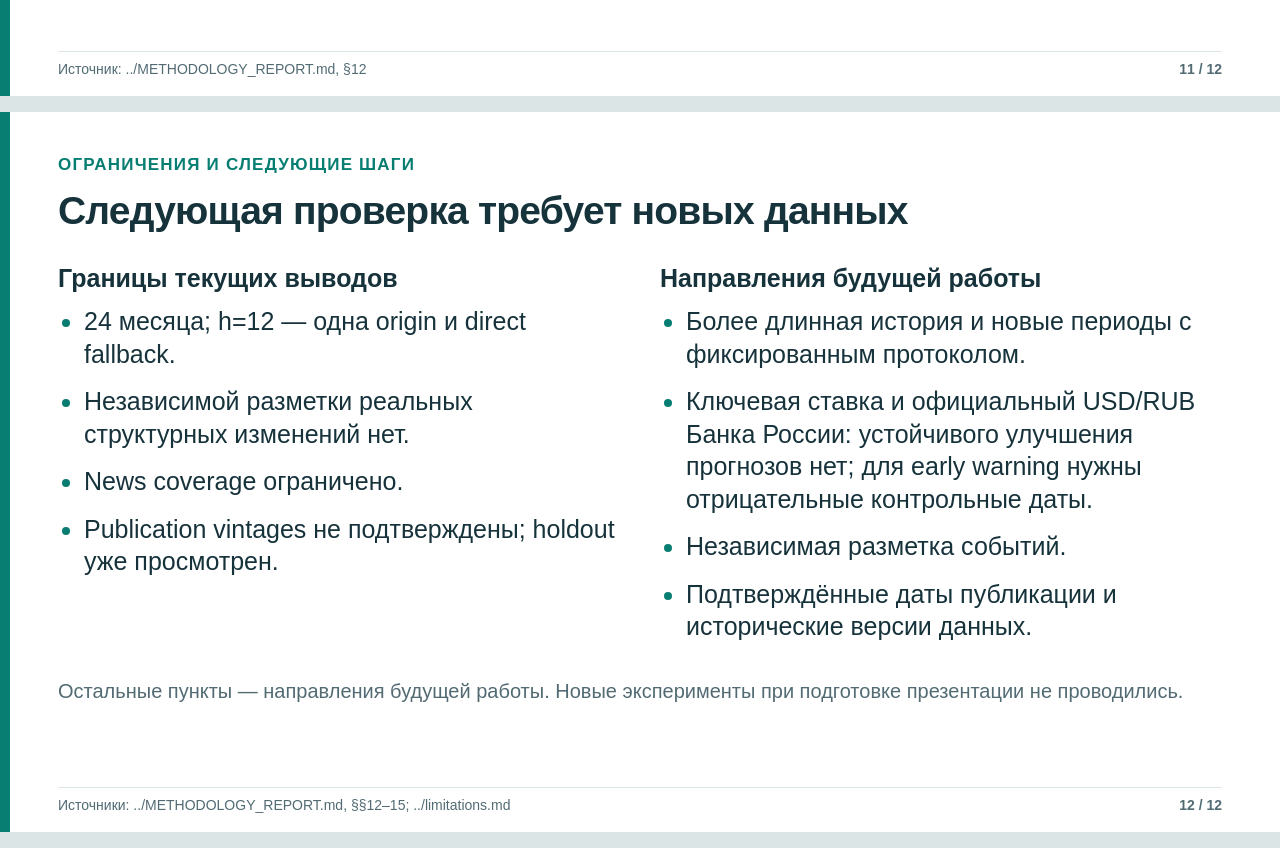
==== commit f20e5476: "E08: integrate leading financial indicators" ====
--- a/reports/final/presentation/presentation.html
+++ b/reports/final/presentation/presentation.html
@@ -183,9 +183,9 @@
   <p class="kicker">Ограничения и следующие шаги</p><h2>Следующая проверка требует новых данных</h2>
   <div class="two-columns" style="margin-top:30px">
     <div><h3>Границы текущих выводов</h3><ul><li>24 месяца; h=12 — одна origin и direct fallback.</li><li>Независимой разметки реальных структурных изменений нет.</li><li>News coverage ограничено.</li><li>Publication vintages не подтверждены; holdout уже просмотрен.</li></ul></div>
-    <div><h3>Направления будущей работы</h3><ul><li>Более длинная история и новые периоды с фиксированным протоколом.</li><li>Опережающие финансовые индикаторы.</li><li>Независимая разметка событий.</li><li>Подтверждённые даты публикации и исторические версии данных.</li></ul></div>
-  </div>
-  <p class="small muted" style="margin-top:20px">Это направления будущей работы. Новые эксперименты при подготовке презентации не проводились.</p>
+    <div><h3>Направления будущей работы</h3><ul><li>Более длинная история и новые периоды с фиксированным протоколом.</li><li>Ключевая ставка и официальный USD/RUB Банка России: устойчивого улучшения прогнозов нет; для early warning нужны отрицательные контрольные даты.</li><li>Независимая разметка событий.</li><li>Подтверждённые даты публикации и исторические версии данных.</li></ul></div>
+  </div>
+  <p class="small muted" style="margin-top:20px">Остальные пункты — направления будущей работы. Новые эксперименты при подготовке презентации не проводились.</p>
   <div class="footer"><span>Источники: ../METHODOLOGY_REPORT.md, §§12–15; ../limitations.md</span><span class="page">12 / 12</span></div>
 </section>
 <script>
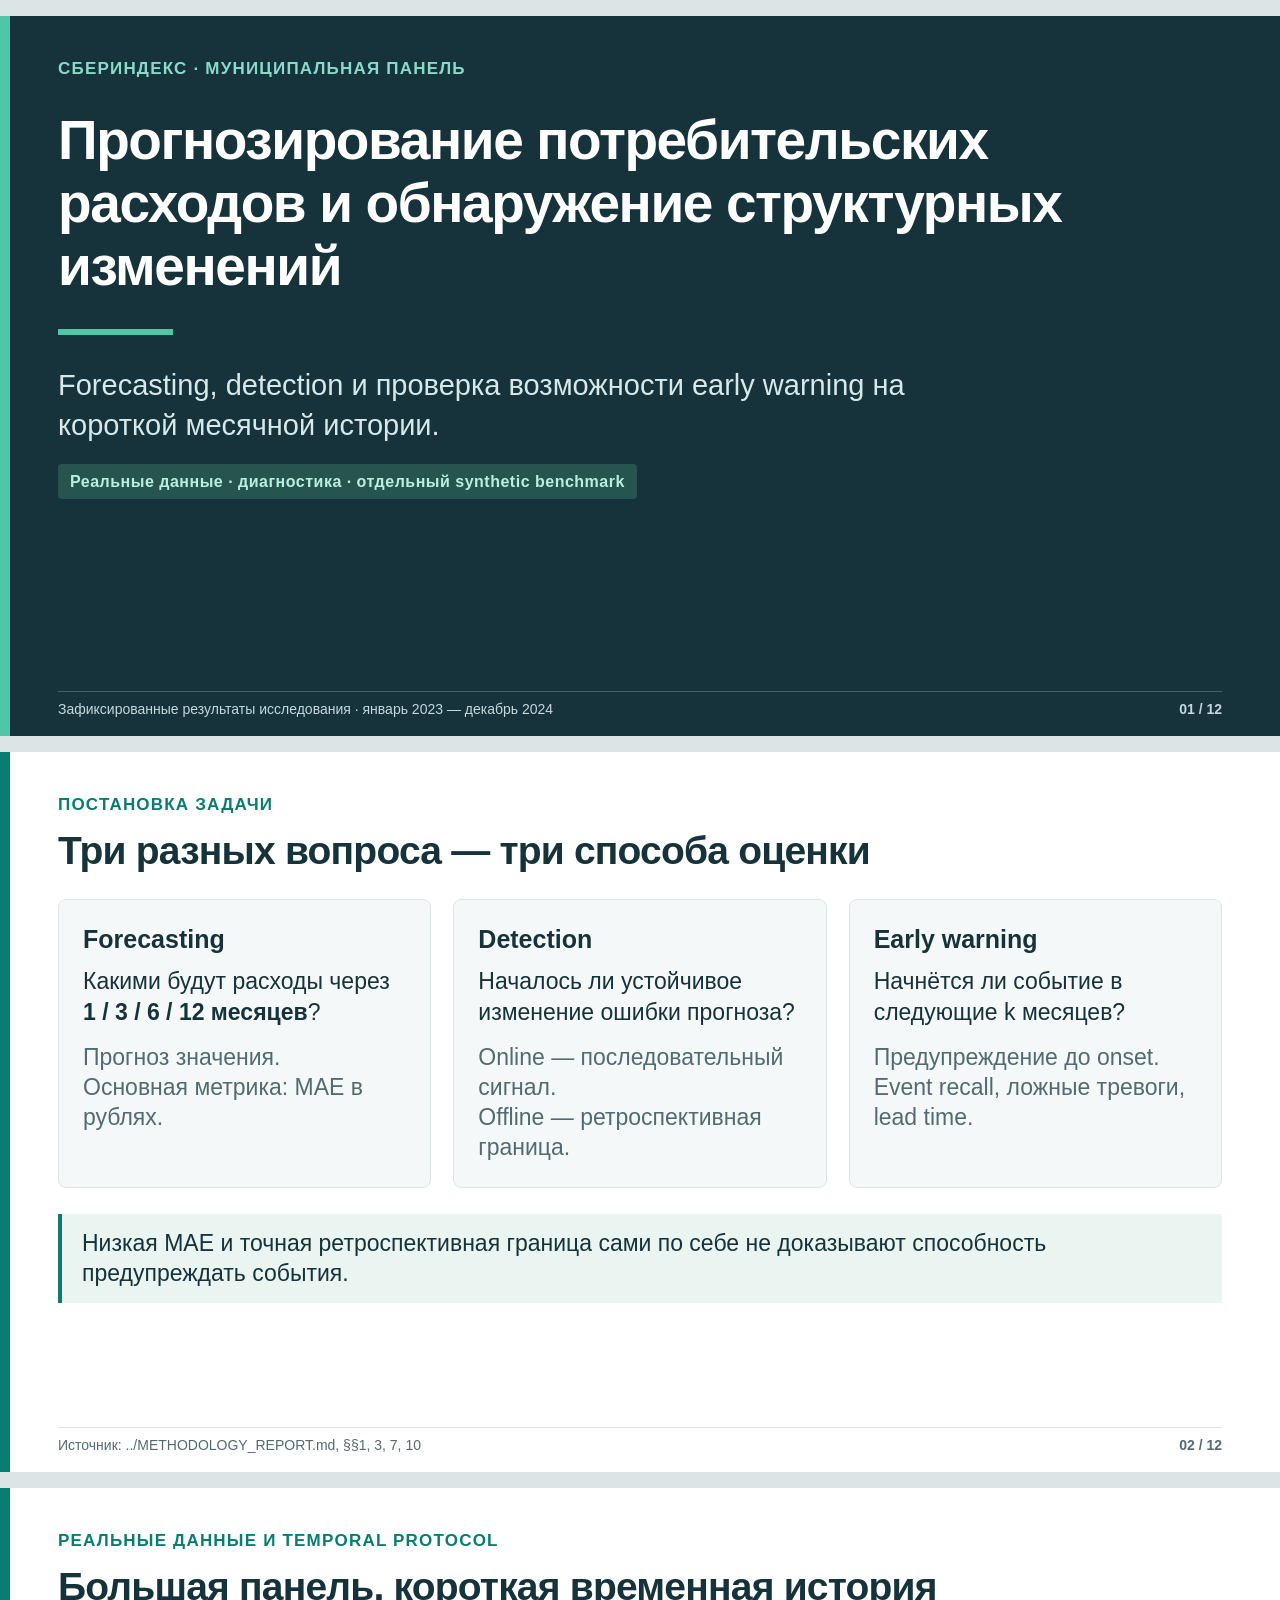
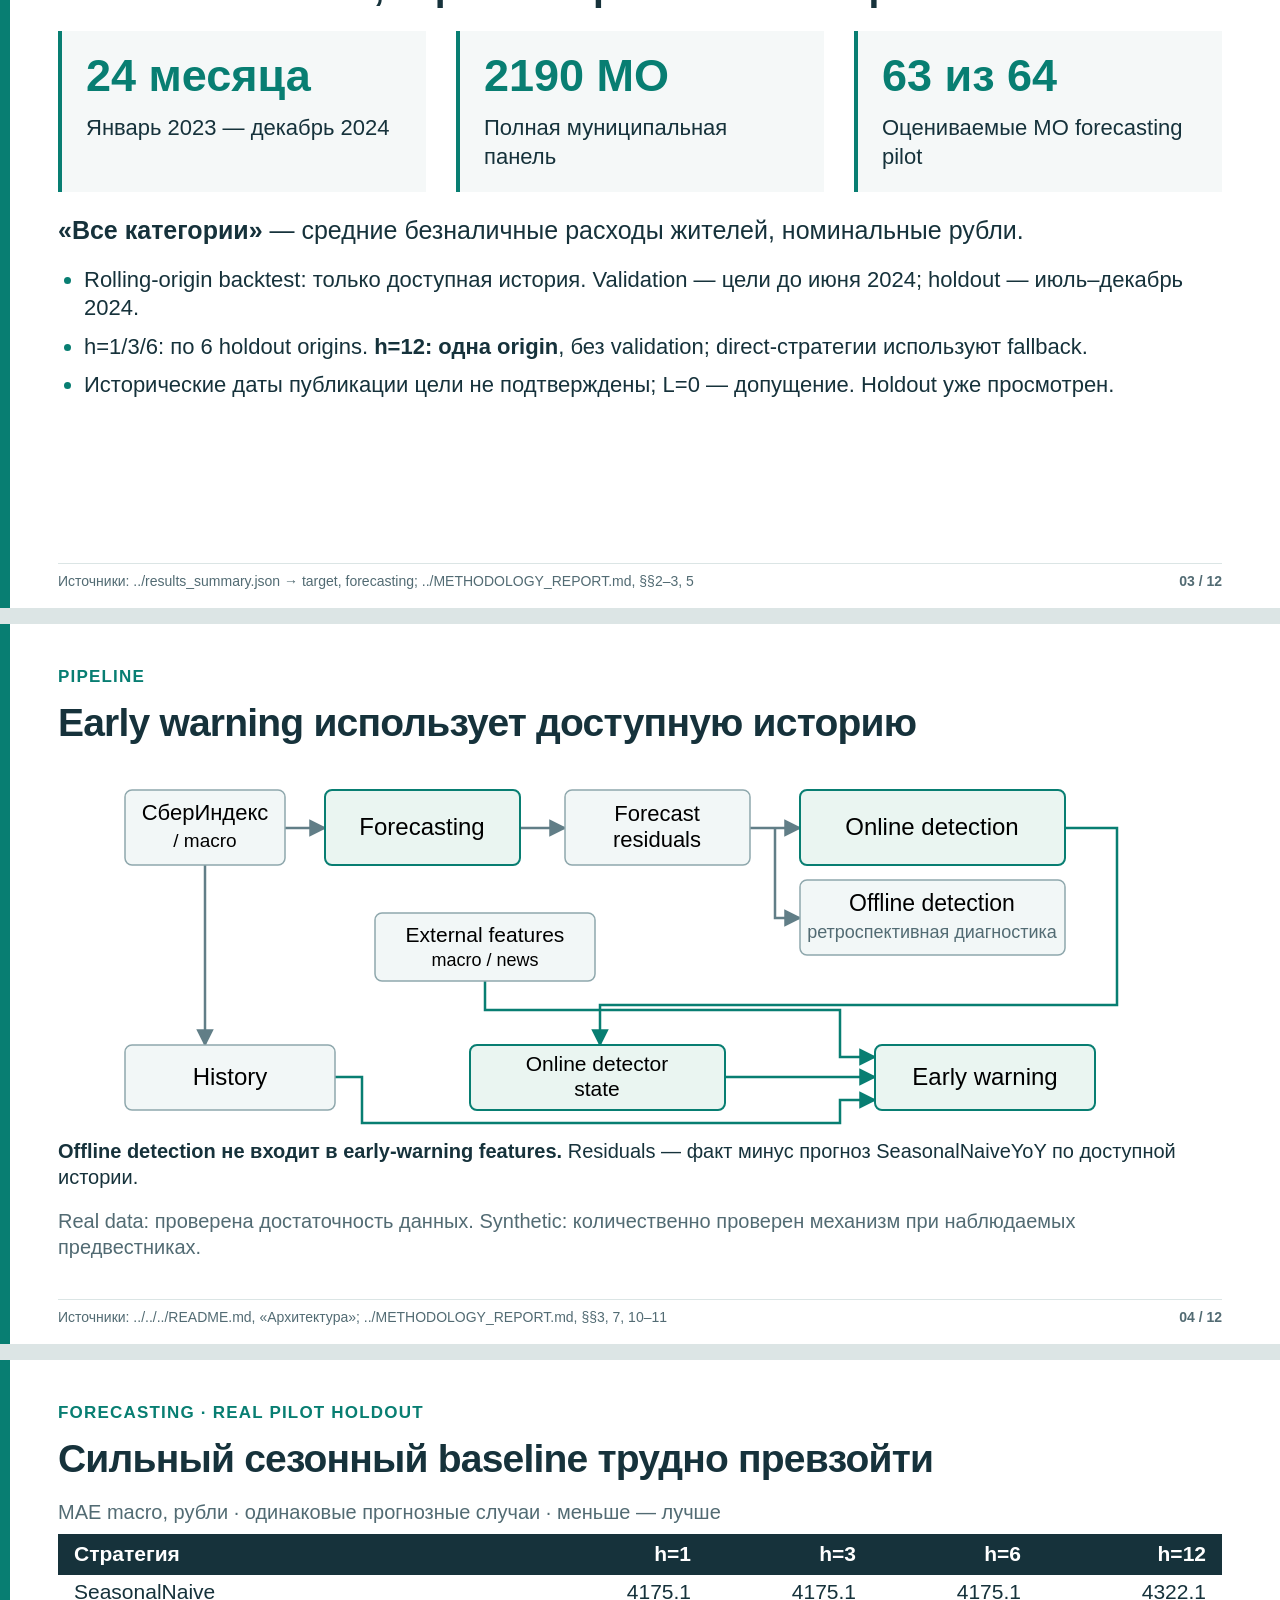
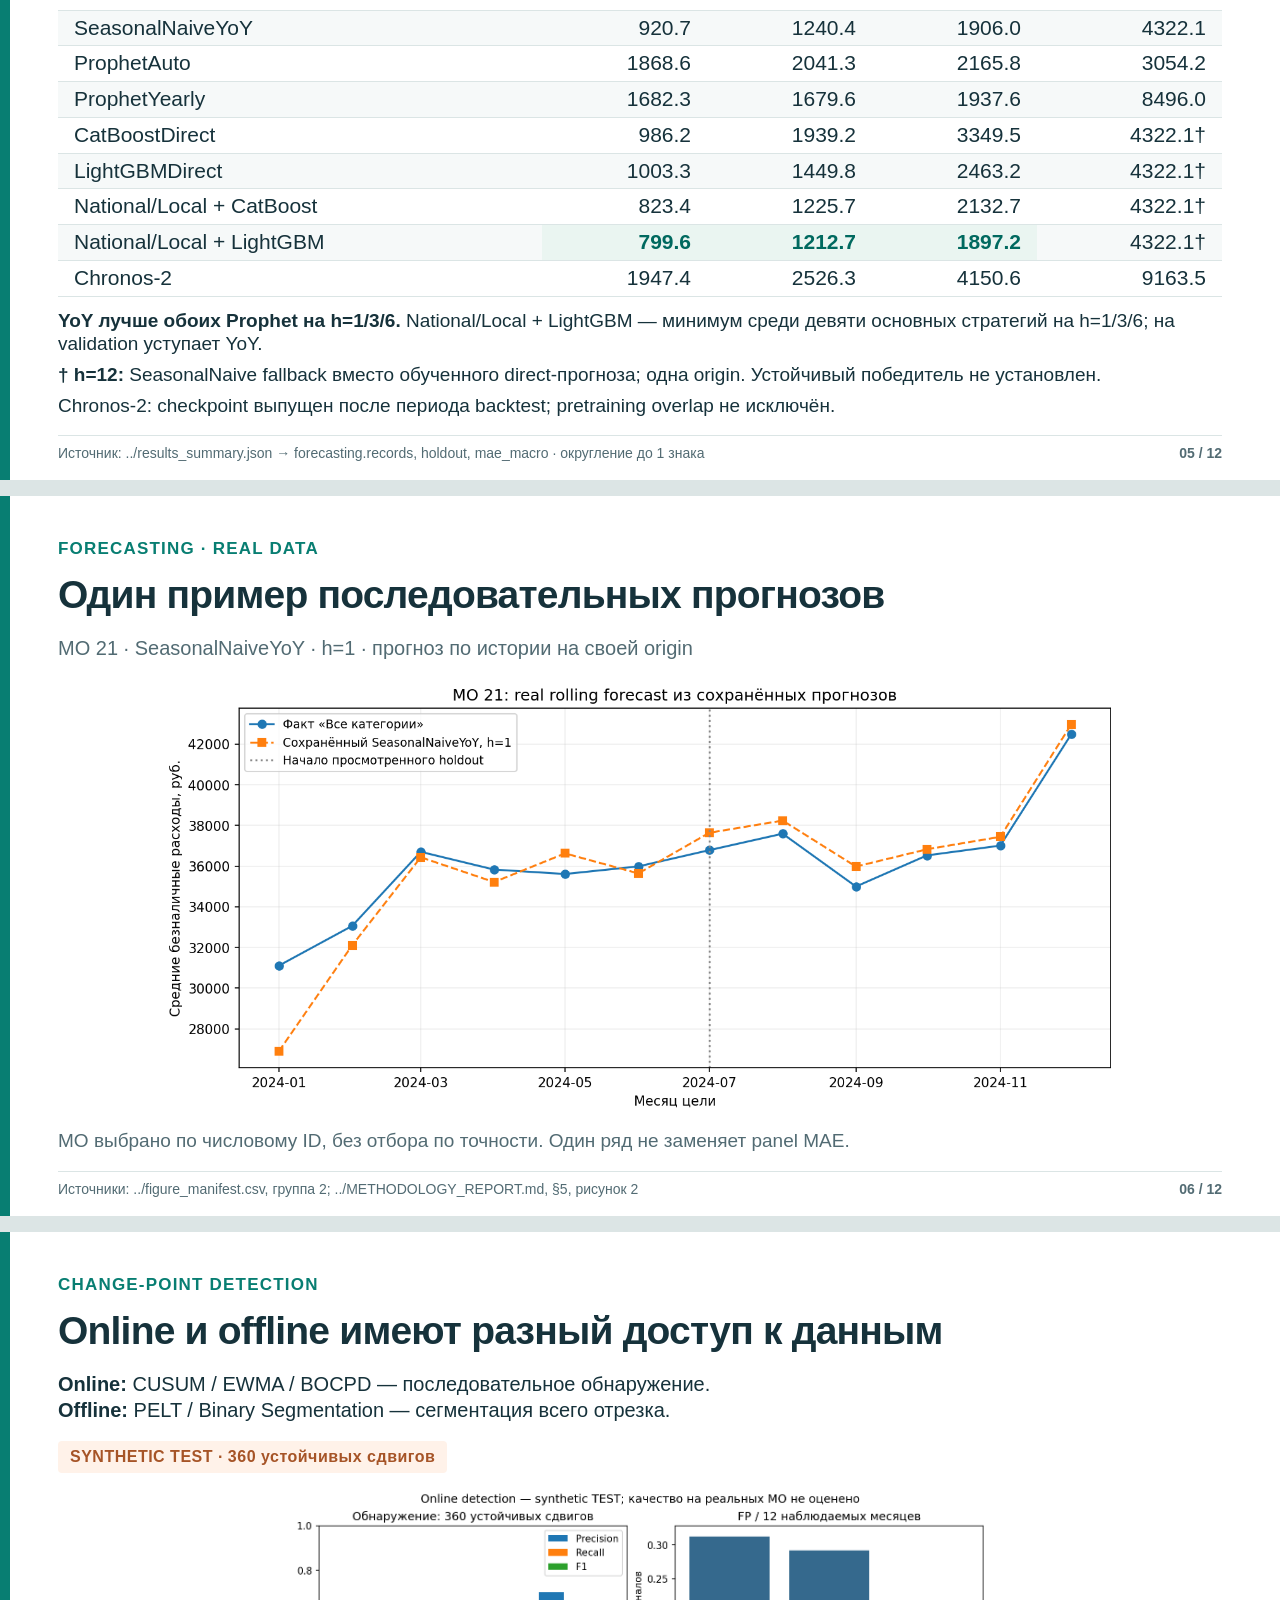
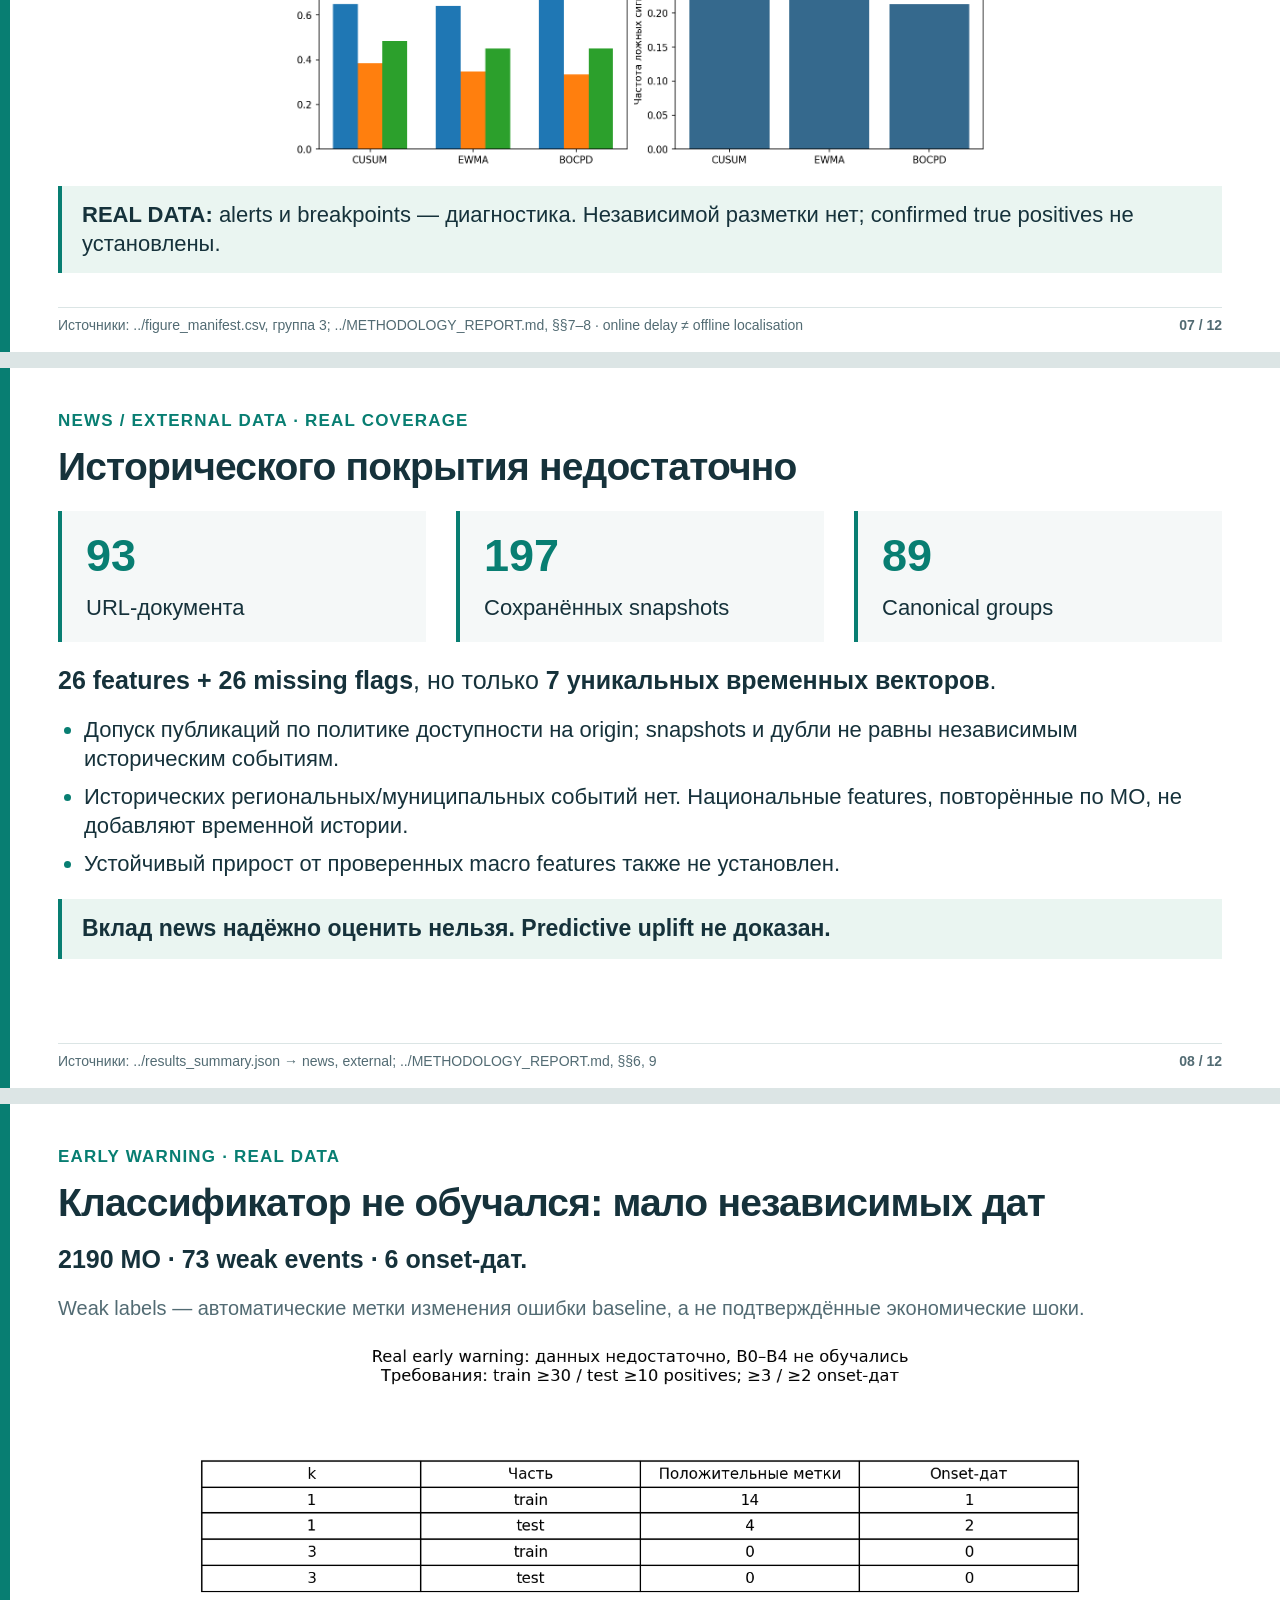
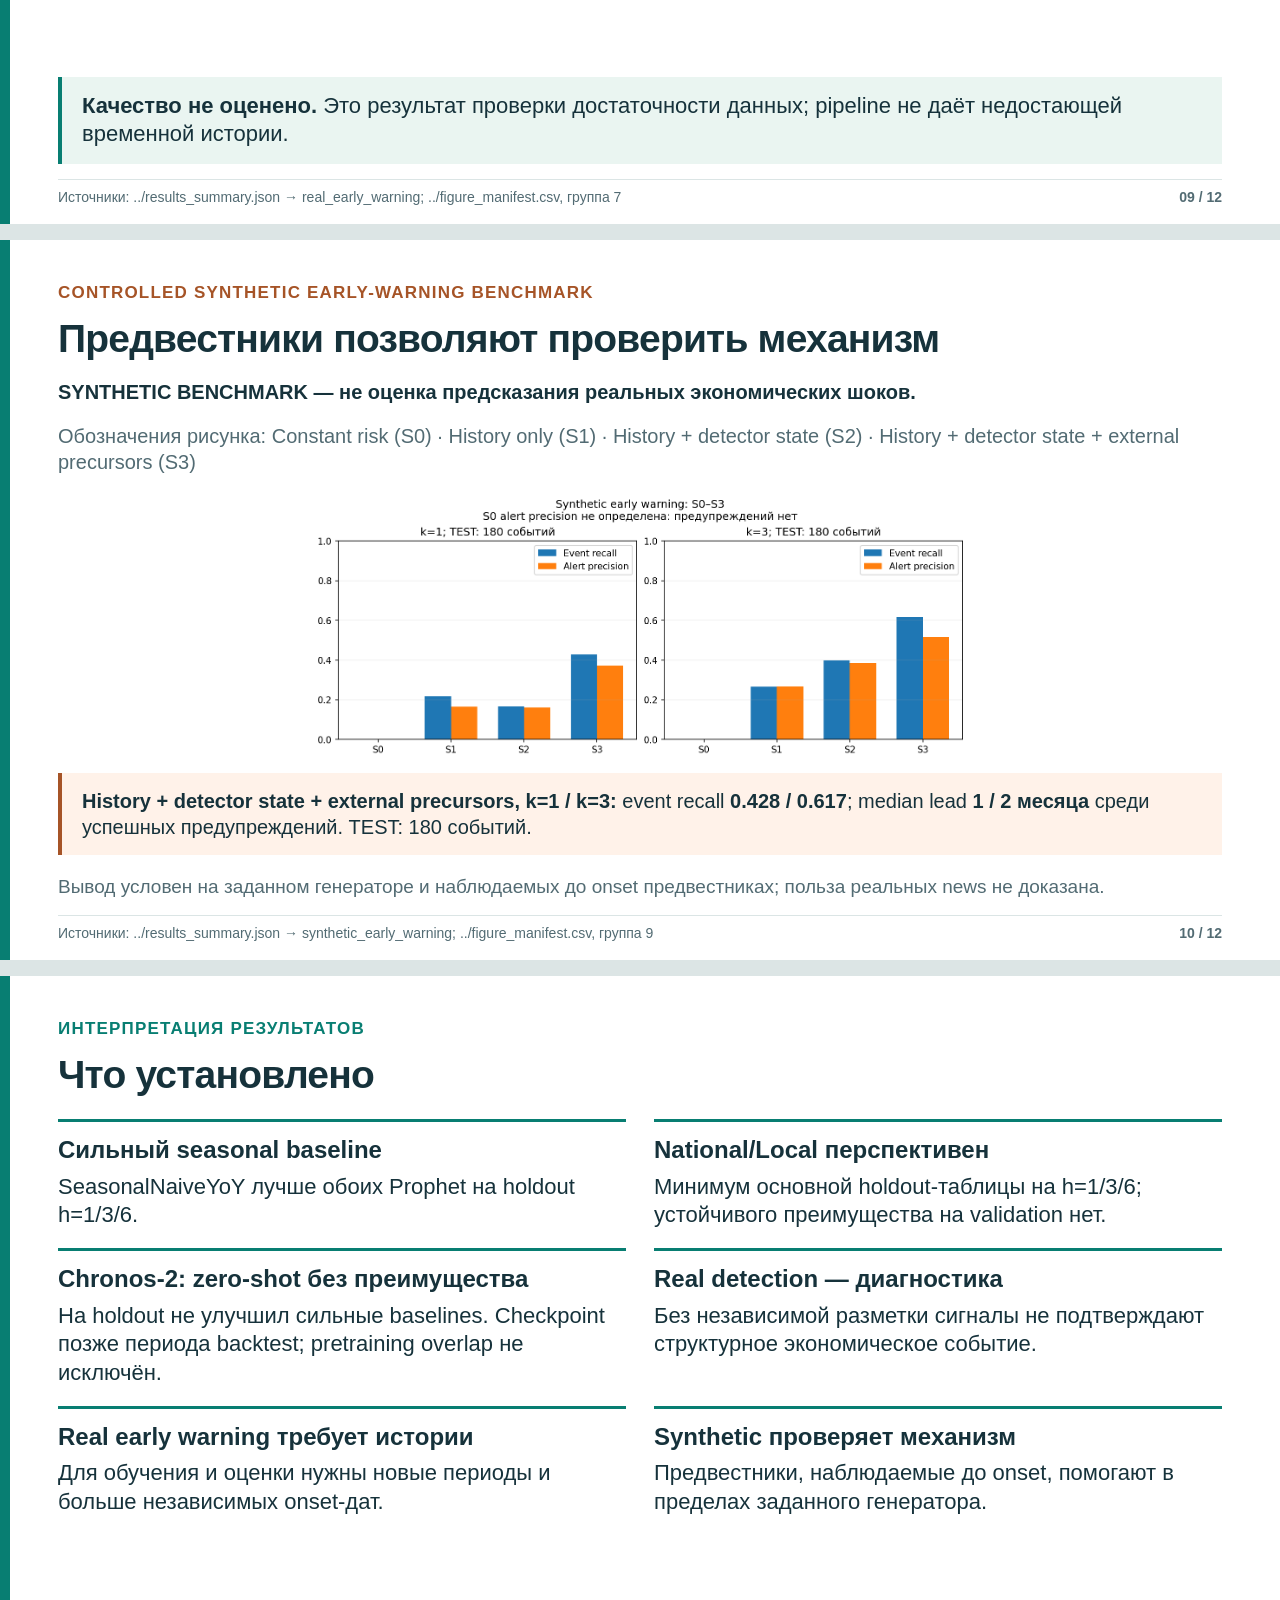
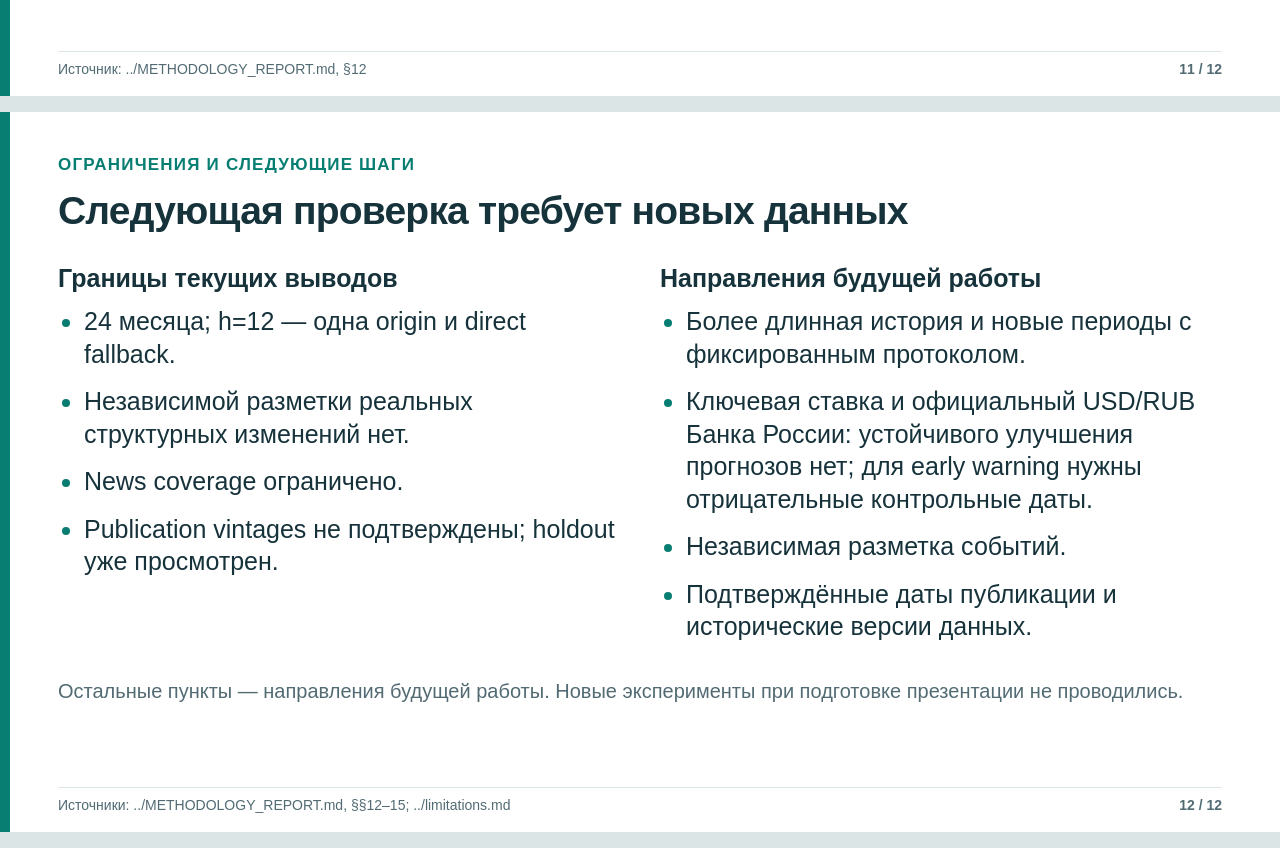
==== commit 5f0c0dc1: "F8: finalize interactive project report" ====
--- a/reports/final/presentation/presentation.html
+++ b/reports/final/presentation/presentation.html
@@ -159,9 +159,9 @@
 <section class="slide" data-slide="10">
   <p class="kicker" style="color:var(--orange)">Controlled synthetic early-warning benchmark</p><h2>Предвестники позволяют проверить механизм</h2>
   <p class="small"><strong>SYNTHETIC BENCHMARK — не оценка предсказания реальных экономических шоков.</strong></p>
-  <p class="small muted">S0: постоянная вероятность · S1: история · S2: + online states · S3: + synthetic external precursor features</p>
-  <img class="figure" src="../figures/synthetic_event_performance.png" alt="SYNTHETIC TEST: event recall и alert precision S0–S3, 180 событий" style="width:1050px;height:268px">
-  <div class="callout synthetic" style="margin-top:12px;font-size:20px"><strong>S3, k=1 / k=3:</strong> event recall <strong>0.428 / 0.617</strong>; median lead <strong>1 / 2 месяца</strong> среди успешных предупреждений. TEST: 180 событий.</div>
+  <p class="small muted">Обозначения рисунка: Constant risk (S0) · History only (S1) · History + detector state (S2) · History + detector state + external precursors (S3)</p>
+  <img class="figure" src="../figures/synthetic_event_performance.png" alt="SYNTHETIC TEST: event recall и alert precision четырёх early-warning стратегий, 180 событий" style="width:1050px;height:268px">
+  <div class="callout synthetic" style="margin-top:12px;font-size:20px"><strong>History + detector state + external precursors, k=1 / k=3:</strong> event recall <strong>0.428 / 0.617</strong>; median lead <strong>1 / 2 месяца</strong> среди успешных предупреждений. TEST: 180 событий.</div>
   <p class="caption">Вывод условен на заданном генераторе и наблюдаемых до onset предвестниках; польза реальных news не доказана.</p>
   <div class="footer"><span>Источники: ../results_summary.json → synthetic_early_warning; ../figure_manifest.csv, группа 9</span><span class="page">10 / 12</span></div>
 </section>
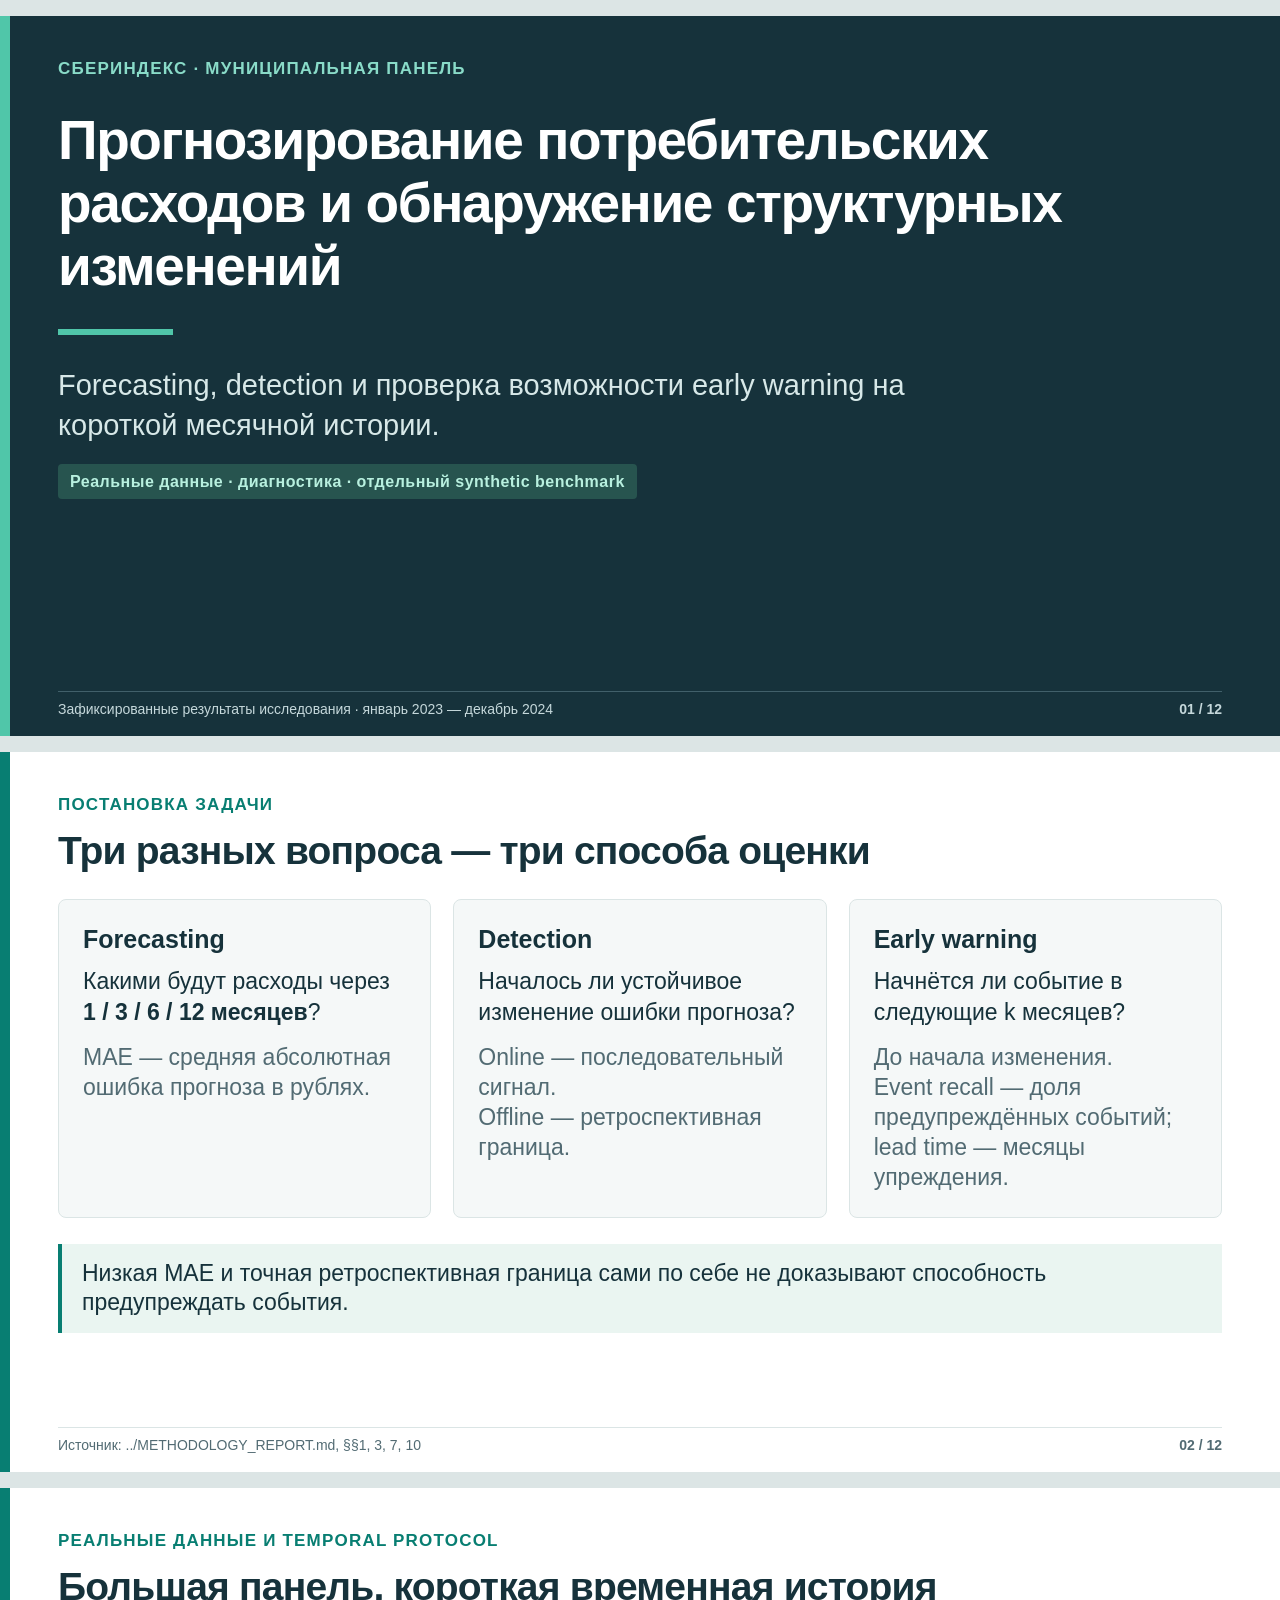
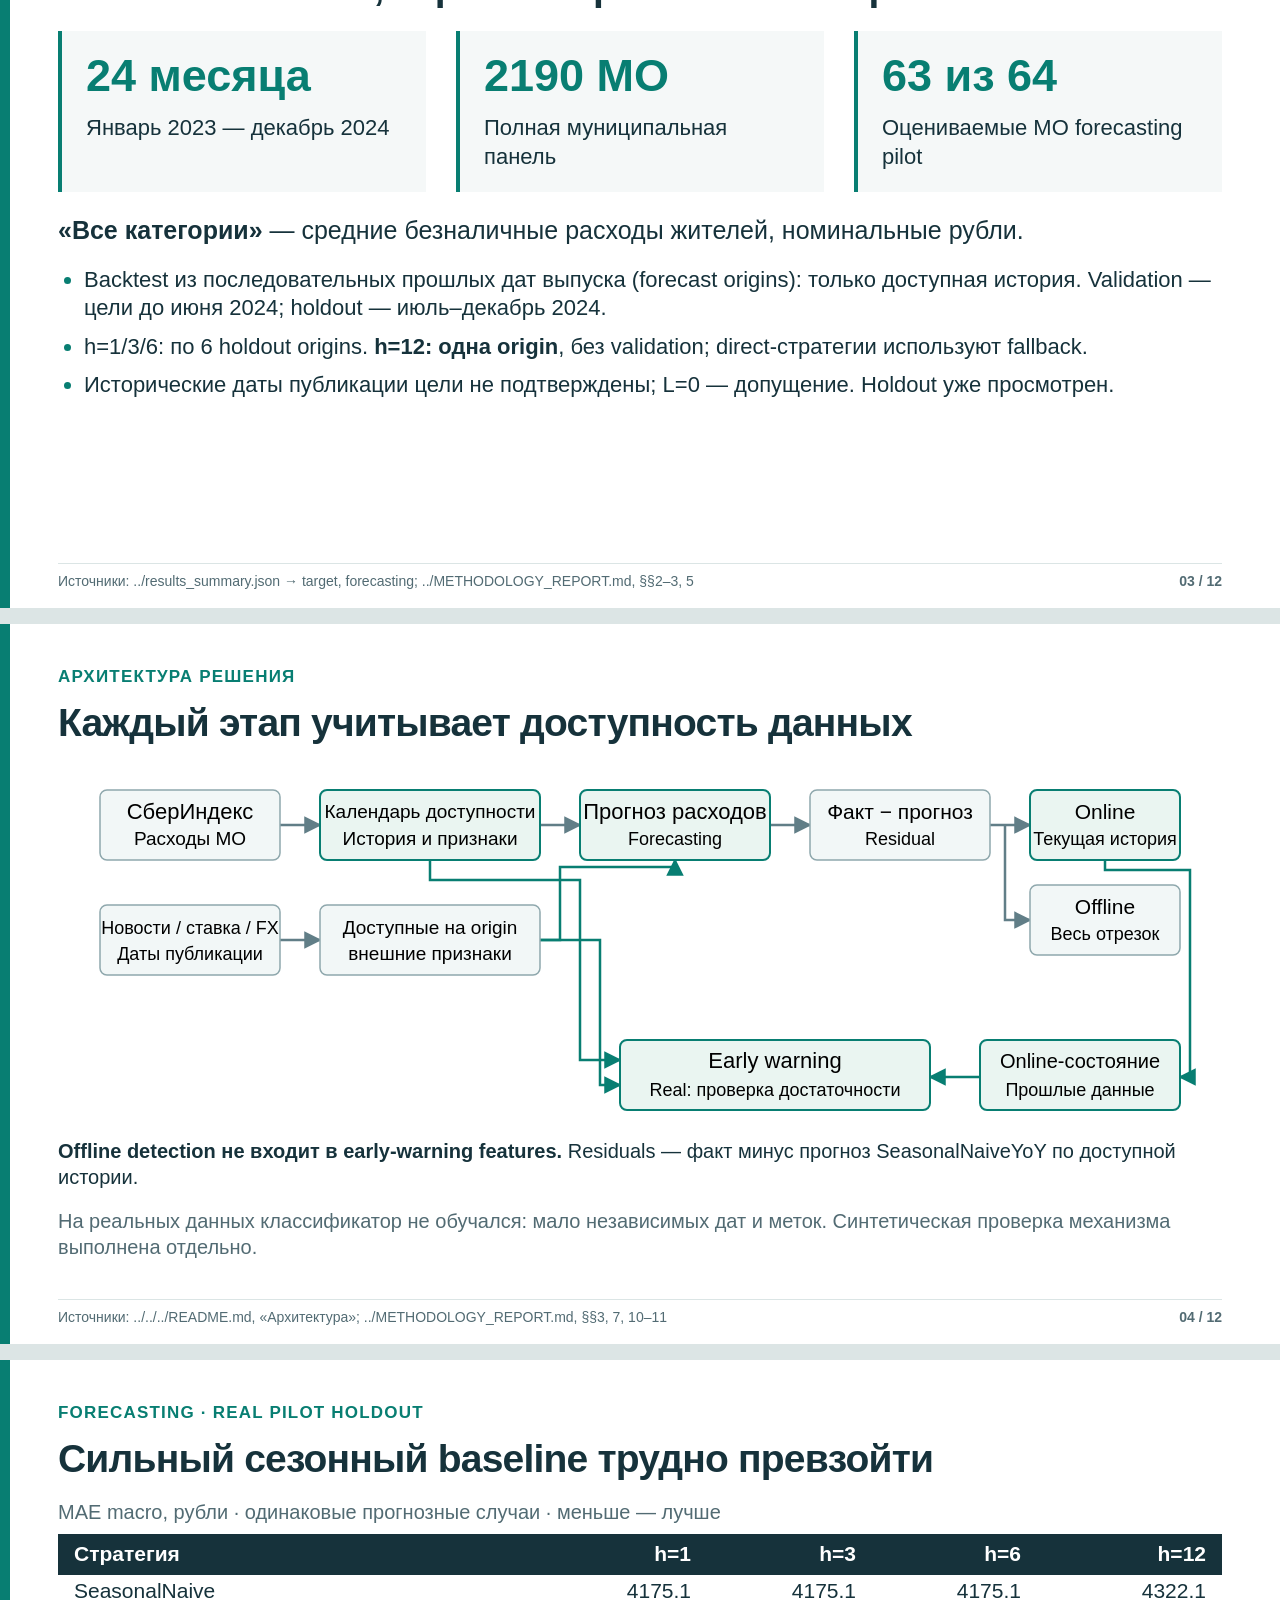
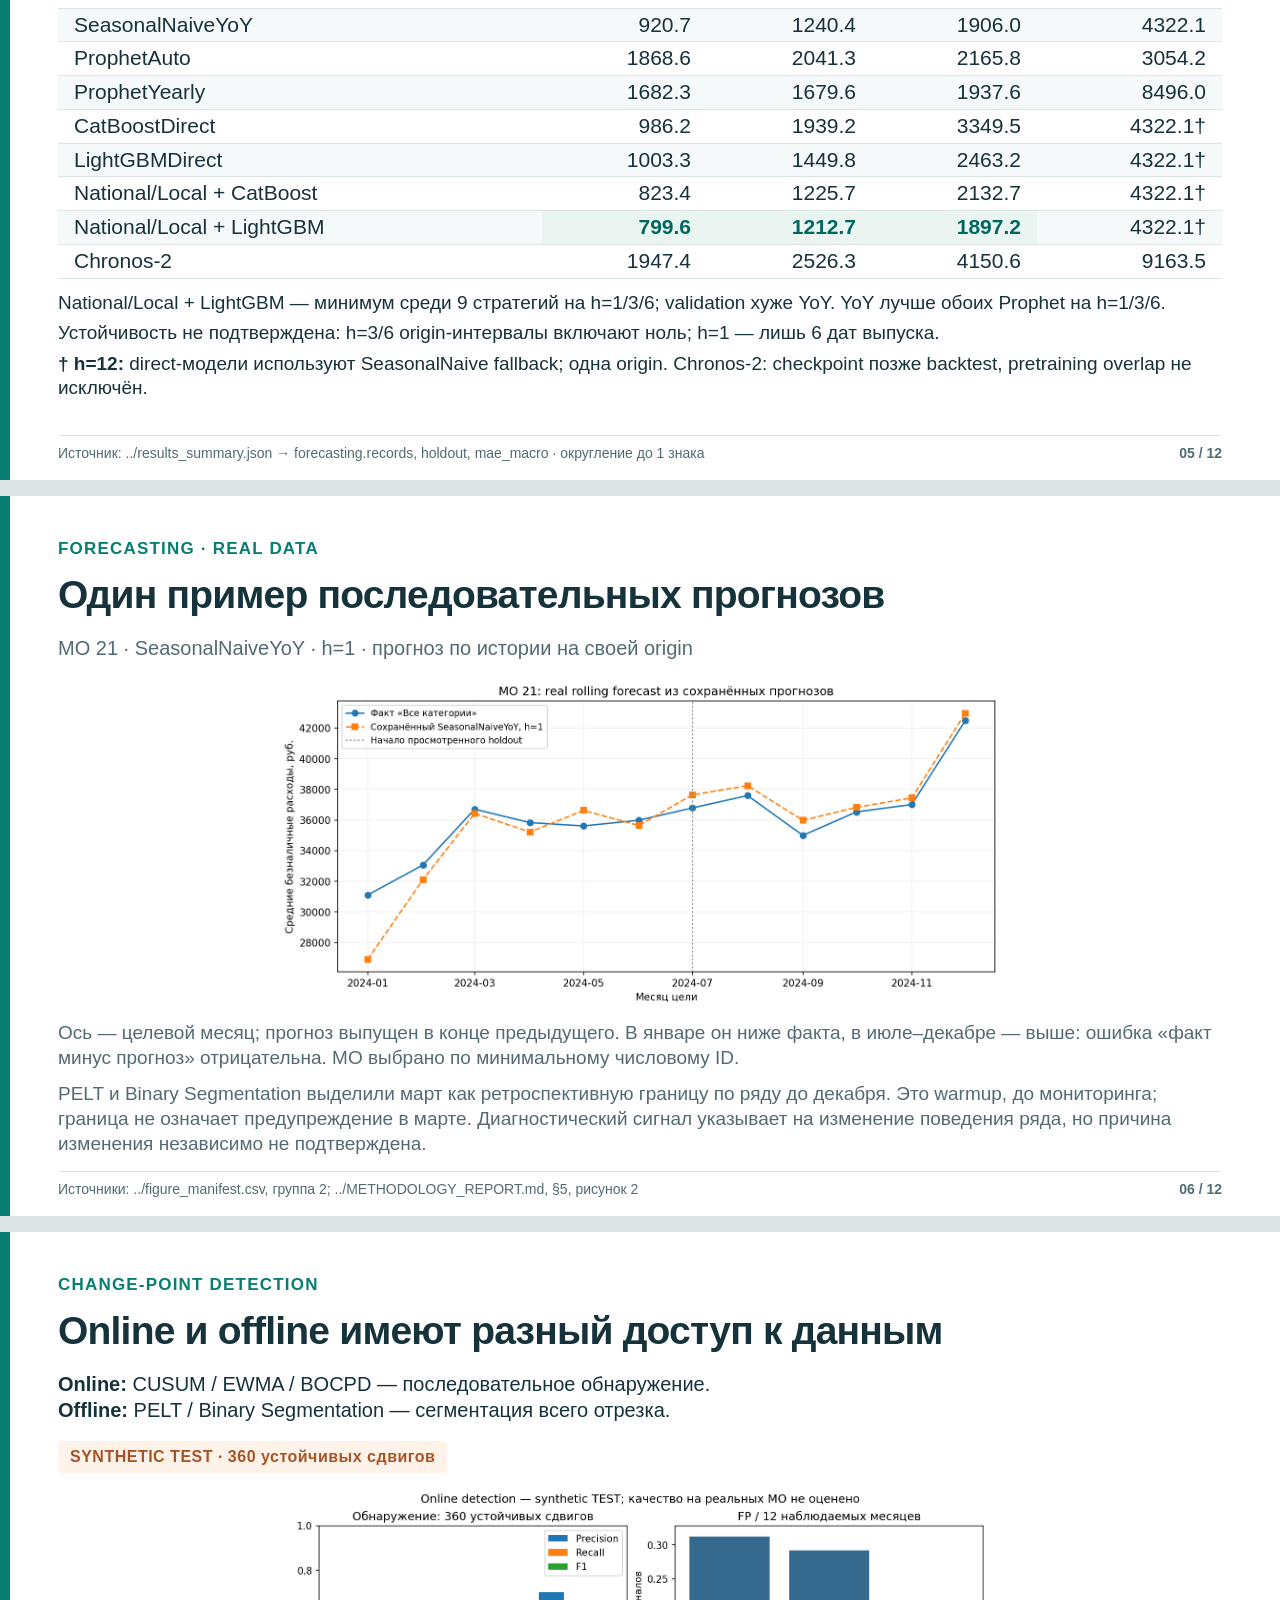
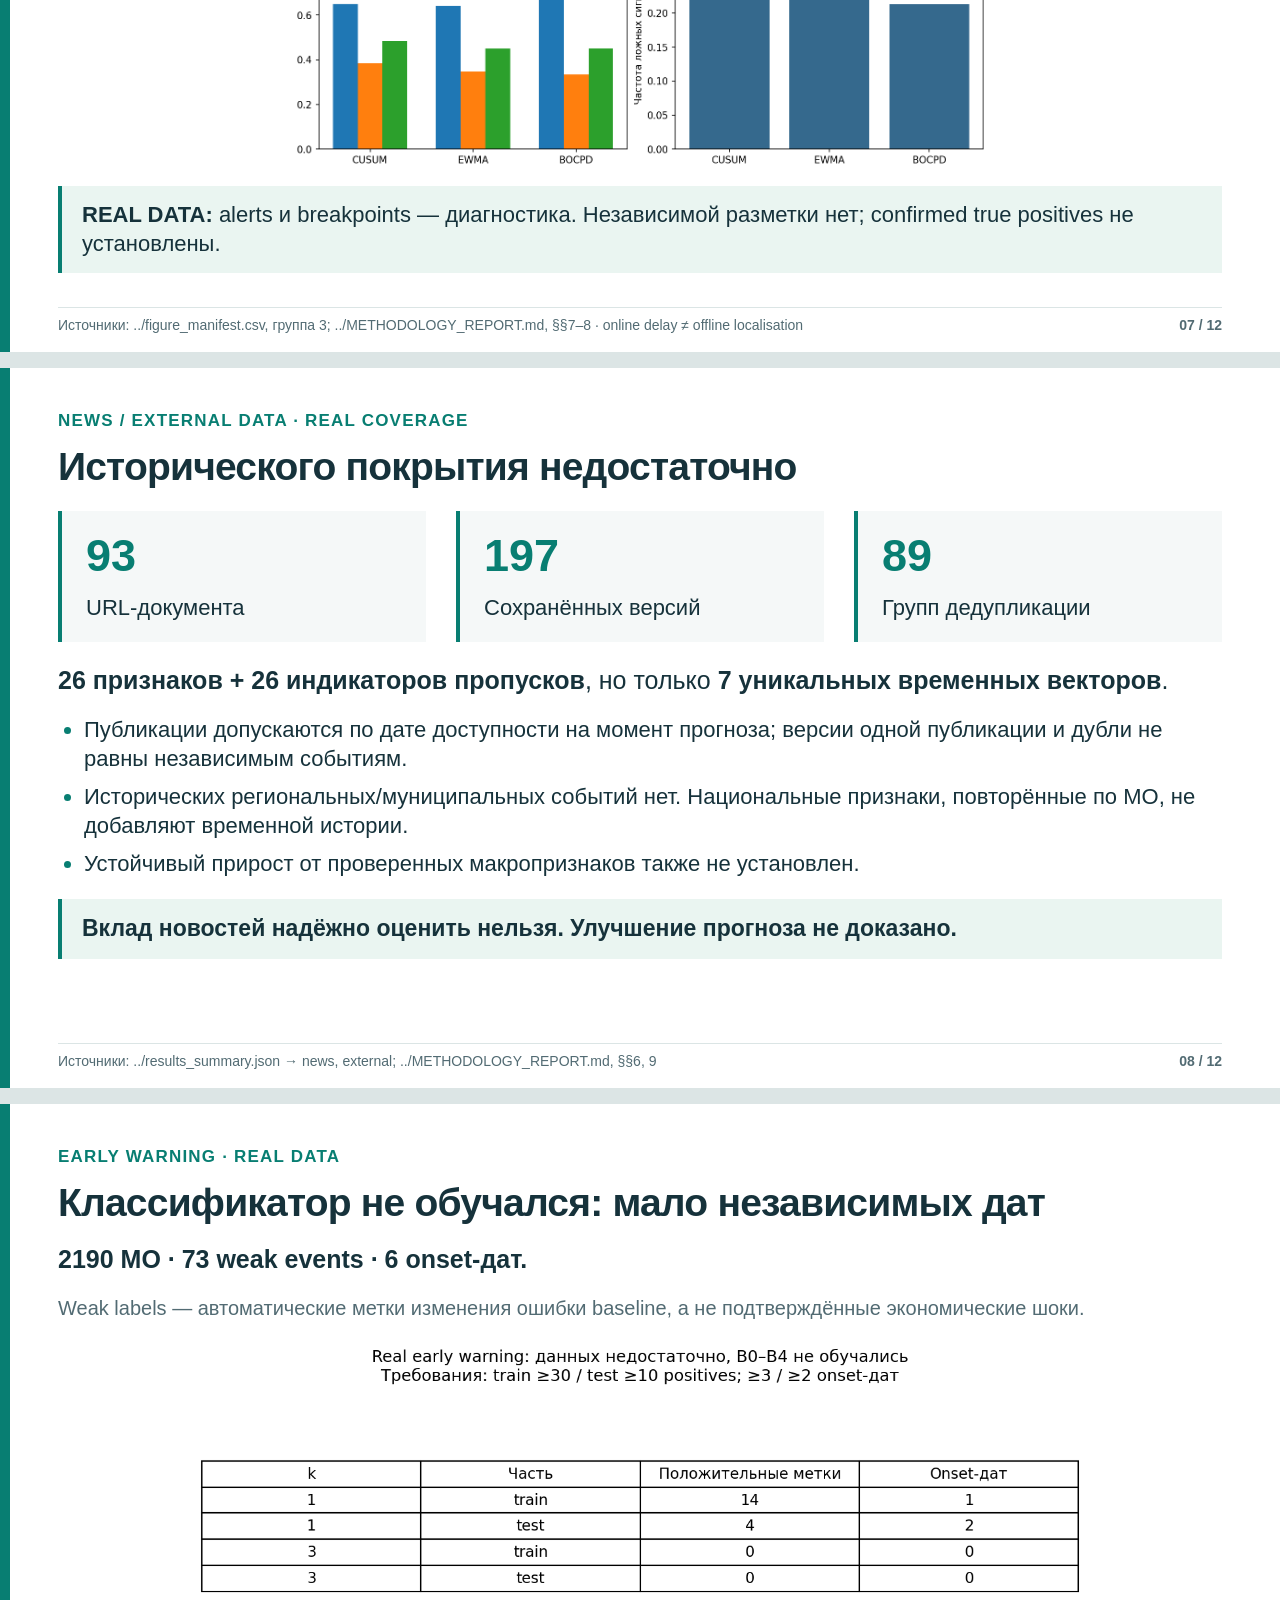
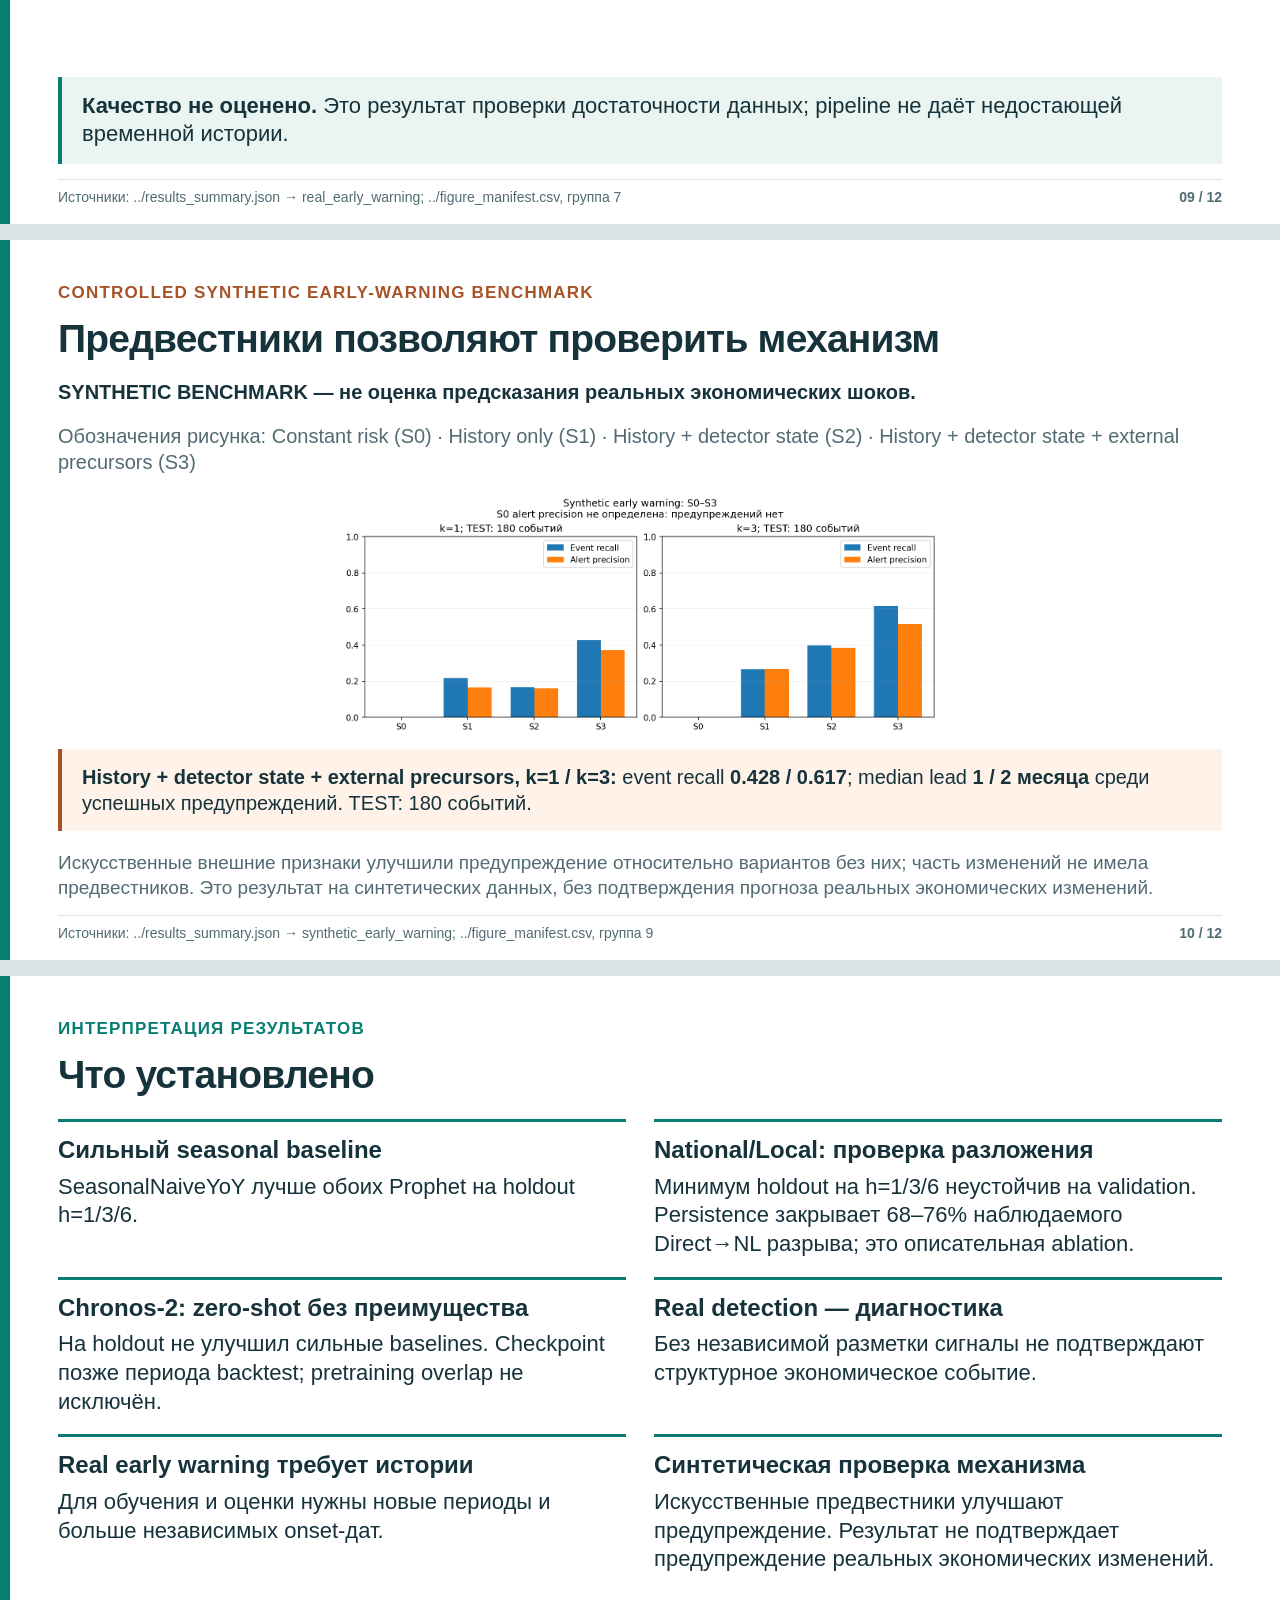
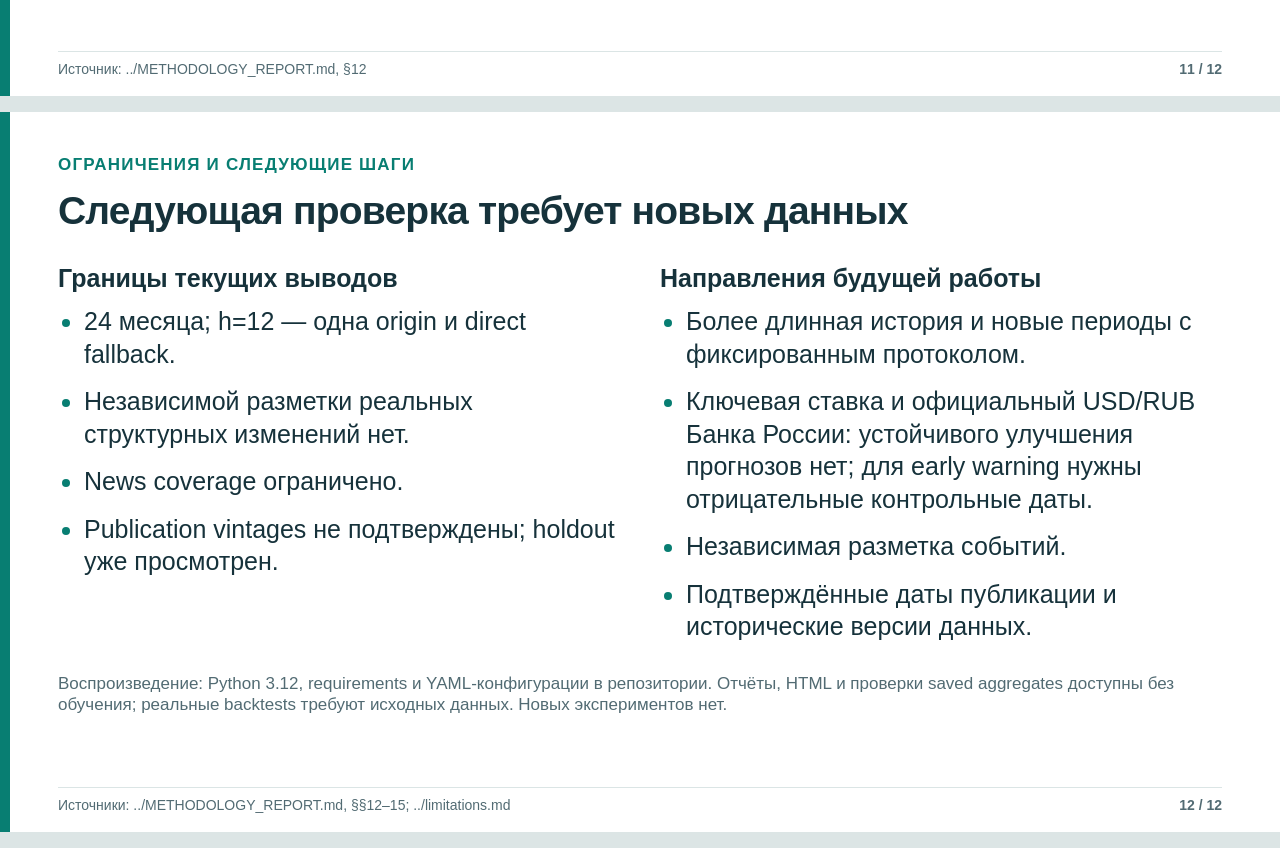
==== commit 36c1cb5d: "Finalize submission materials and readiness audit" ====
--- a/reports/final/presentation/presentation.html
+++ b/reports/final/presentation/presentation.html
@@ -23,6 +23,7 @@
 ul{margin:10px 0 0;padding-left:26px}li{font-size:25px;line-height:1.3;margin:0 0 15px}li::marker{color:var(--teal)}.compact li{font-size:22px;margin-bottom:10px}.two-columns{display:grid;grid-template-columns:1fr 1fr;gap:40px}
 .figure{display:block;max-width:100%;object-fit:contain;object-position:center;background:white;margin:0 auto}.caption{font-size:19px;line-height:1.3;color:var(--muted);margin:12px 0 0}
 .forecast-table{width:100%;border-collapse:collapse;margin:9px 0 12px;font-size:21px;line-height:1.18;font-variant-numeric:tabular-nums}.forecast-table th{text-align:right;background:var(--ink);color:white;padding:8px 16px;font-size:21px}.forecast-table td{padding:5px 16px;text-align:right;border-bottom:1px solid var(--line)}.forecast-table th:first-child,.forecast-table td:first-child{text-align:left}.forecast-table tbody tr:nth-child(even){background:#f6f9f9}.forecast-table .best{background:var(--pale);color:#00695f;font-weight:700}.forecast-notes p{font-size:19px;line-height:1.25;margin:7px 0}
+.slide[data-slide="5"] .forecast-table td{padding-top:4px;padding-bottom:4px}
 .findings{margin-top:22px;display:grid;grid-template-columns:1fr 1fr;gap:18px 28px}.finding{border-top:3px solid var(--teal);padding:14px 0 0}.finding h3{font-size:24px;margin-bottom:8px}.finding p{font-size:22px;line-height:1.3;margin:0}
 .title-slide{background:var(--ink);color:white}.title-slide:before{background:#50c6a9}.title-slide .kicker{color:#89dbc8}.title-slide .footer{color:#c5d8db;border-color:#41606a}.title-slide .tag{background:#27544f;color:#b8f0df}.title-slide .lead{color:#d7e8e8;max-width:900px}.title-slide .title-rule{width:115px;height:6px;background:#50c6a9;margin:30px 0}
 .pipeline{width:100%;height:367px;margin:2px 0}.pipeline text{font-family:Arial,sans-serif}.pipeline .box{fill:#f2f7f7;stroke:#8fa8ad;stroke-width:1.5}.pipeline .accent{fill:#eaf5f1;stroke:#087e72;stroke-width:2}.pipeline .edge{fill:none;stroke:#617e87;stroke-width:2.5;marker-end:url(#arrow)}.pipeline .online-edge{stroke:#087e72;marker-end:url(#green-arrow)}
@@ -45,9 +46,9 @@
 <section class="slide" data-slide="2">
   <p class="kicker">Постановка задачи</p><h2>Три разных вопроса — три способа оценки</h2>
   <div class="cards">
-    <div class="card"><h3>Forecasting</h3><p>Какими будут расходы через <strong>1 / 3 / 6 / 12 месяцев</strong>?</p><p class="small muted">Прогноз значения.<br>Основная метрика: MAE в рублях.</p></div>
+    <div class="card"><h3>Forecasting</h3><p>Какими будут расходы через <strong>1 / 3 / 6 / 12 месяцев</strong>?</p><p class="small muted">MAE — средняя абсолютная ошибка прогноза в рублях.</p></div>
     <div class="card"><h3>Detection</h3><p>Началось ли устойчивое изменение ошибки прогноза?</p><p class="small muted">Online — последовательный сигнал.<br>Offline — ретроспективная граница.</p></div>
-    <div class="card"><h3>Early warning</h3><p>Начнётся ли событие в следующие k месяцев?</p><p class="small muted">Предупреждение до onset.<br>Event recall, ложные тревоги, lead time.</p></div>
+    <div class="card"><h3>Early warning</h3><p>Начнётся ли событие в следующие k месяцев?</p><p class="small muted">До начала изменения.<br>Event recall — доля предупреждённых событий; lead time — месяцы упреждения.</p></div>
   </div>
   <div class="callout">Низкая MAE и точная ретроспективная граница сами по себе не доказывают способность предупреждать события.</div>
   <div class="footer"><span>Источник: ../METHODOLOGY_REPORT.md, §§1, 3, 7, 10</span><span class="page">02 / 12</span></div>
@@ -62,7 +63,7 @@
   </div>
   <p><strong>«Все категории»</strong> — средние безналичные расходы жителей, номинальные рубли.</p>
   <ul class="compact">
-    <li>Rolling-origin backtest: только доступная история. Validation — цели до июня 2024; holdout — июль–декабрь 2024.</li>
+    <li>Backtest из последовательных прошлых дат выпуска (forecast origins): только доступная история. Validation — цели до июня 2024; holdout — июль–декабрь 2024.</li>
     <li>h=1/3/6: по 6 holdout origins. <strong>h=12: одна origin</strong>, без validation; direct-стратегии используют fallback.</li>
     <li>Исторические даты публикации цели не подтверждены; L=0 — допущение. Holdout уже просмотрен.</li>
   </ul>
@@ -70,24 +71,28 @@
 </section>
 
 <section class="slide" data-slide="4">
-  <p class="kicker">Pipeline</p><h2>Early warning использует доступную историю</h2>
-  <svg class="pipeline" viewBox="0 0 1120 367" role="img" aria-label="Forecasting формирует residuals для online и offline detection. Early warning использует историю, состояние online-детектора и external features. Offline detection в признаки не входит.">
+  <p class="kicker">Архитектура решения</p><h2>Каждый этап учитывает доступность данных</h2>
+  <svg class="pipeline" viewBox="0 0 1120 367" role="img" aria-label="Расходы МО и внешние публикации проходят проверку календаря доступности и подготовку признаков. Прогноз и факт формируют ошибку для online и offline detection. Реальный early warning проверен только на достаточность данных; offline-границы не входят в его признаки.">
     <defs><marker id="arrow" viewBox="0 0 10 10" refX="9" refY="5" markerWidth="7" markerHeight="7" orient="auto-start-reverse"><path d="M 0 0 L 10 5 L 0 10 z" fill="#617e87"/></marker><marker id="green-arrow" viewBox="0 0 10 10" refX="9" refY="5" markerWidth="7" markerHeight="7" orient="auto-start-reverse"><path d="M 0 0 L 10 5 L 0 10 z" fill="#087e72"/></marker></defs>
-    <path class="edge" d="M205 63 H245"/><path class="edge" d="M440 63 H485"/><path class="edge" d="M670 63 H720"/><path class="edge" d="M695 63 V153 H720"/>
-    <path class="edge" d="M125 100 V280"/><path class="edge online-edge" d="M985 63 H1037 V240 H520 V280"/>
-    <path class="edge online-edge" d="M255 312 H282 V358 H760 V335 H795"/><path class="edge online-edge" d="M645 312 H795"/><path class="edge online-edge" d="M405 216 V245 H760 V292 H795"/>
-    <rect class="box" x="45" y="25" width="160" height="75" rx="7"/><text x="125" y="55" text-anchor="middle" font-size="22">СберИндекс</text><text x="125" y="82" text-anchor="middle" font-size="19">/ macro</text>
-    <rect class="accent" x="245" y="25" width="195" height="75" rx="7"/><text x="342" y="70" text-anchor="middle" font-size="24">Forecasting</text>
-    <rect class="box" x="485" y="25" width="185" height="75" rx="7"/><text x="577" y="56" text-anchor="middle" font-size="22">Forecast</text><text x="577" y="82" text-anchor="middle" font-size="22">residuals</text>
-    <rect class="accent" x="720" y="25" width="265" height="75" rx="7"/><text x="852" y="70" text-anchor="middle" font-size="24">Online detection</text>
-    <rect class="box" x="720" y="115" width="265" height="75" rx="7"/><text x="852" y="146" text-anchor="middle" font-size="23">Offline detection</text><text x="852" y="173" text-anchor="middle" font-size="18" fill="#526b73">ретроспективная диагностика</text>
-    <rect class="box" x="295" y="148" width="220" height="68" rx="7"/><text x="405" y="177" text-anchor="middle" font-size="21">External features</text><text x="405" y="201" text-anchor="middle" font-size="18">macro / news</text>
-    <rect class="box" x="45" y="280" width="210" height="65" rx="7"/><text x="150" y="320" text-anchor="middle" font-size="24">History</text>
-    <rect class="accent" x="390" y="280" width="255" height="65" rx="7"/><text x="517" y="306" text-anchor="middle" font-size="21">Online detector</text><text x="517" y="331" text-anchor="middle" font-size="21">state</text>
-    <rect class="accent" x="795" y="280" width="220" height="65" rx="7"/><text x="905" y="320" text-anchor="middle" font-size="24">Early warning</text>
+    <path class="edge" d="M200 60 H240"/><path class="edge" d="M460 60 H500"/><path class="edge" d="M690 60 H730"/><path class="edge" d="M910 60 H950"/>
+    <path class="edge" d="M925 60 V155 H950"/><path class="edge" d="M200 175 H240"/>
+    <path class="edge online-edge" d="M350 95 V115 H500 V295 H540"/>
+    <path class="edge online-edge" d="M460 175 H520 V320 H540"/>
+    <path class="edge online-edge" d="M460 175 H480 V102 H595 V95"/>
+    <path class="edge online-edge" d="M1025 95 V105 H1110 V312 H1100"/><path class="edge online-edge" d="M900 312 H850"/>
+    <rect class="box" x="20" y="25" width="180" height="70" rx="7"/><text x="110" y="54" text-anchor="middle" font-size="22">СберИндекс</text><text x="110" y="80" text-anchor="middle" font-size="19">Расходы МО</text>
+    <rect class="accent" x="240" y="25" width="220" height="70" rx="7"/><text x="350" y="53" text-anchor="middle" font-size="19">Календарь доступности</text><text x="350" y="80" text-anchor="middle" font-size="19">История и признаки</text>
+    <rect class="accent" x="500" y="25" width="190" height="70" rx="7"/><text x="595" y="54" text-anchor="middle" font-size="22">Прогноз расходов</text><text x="595" y="80" text-anchor="middle" font-size="18">Forecasting</text>
+    <rect class="box" x="730" y="25" width="180" height="70" rx="7"/><text x="820" y="54" text-anchor="middle" font-size="21">Факт − прогноз</text><text x="820" y="80" text-anchor="middle" font-size="18">Residual</text>
+    <rect class="accent" x="950" y="25" width="150" height="70" rx="7"/><text x="1025" y="54" text-anchor="middle" font-size="21">Online</text><text x="1025" y="80" text-anchor="middle" font-size="18">Текущая история</text>
+    <rect class="box" x="950" y="120" width="150" height="70" rx="7"/><text x="1025" y="149" text-anchor="middle" font-size="21">Offline</text><text x="1025" y="175" text-anchor="middle" font-size="18">Весь отрезок</text>
+    <rect class="box" x="20" y="140" width="180" height="70" rx="7"/><text x="110" y="169" text-anchor="middle" font-size="18">Новости / ставка / FX</text><text x="110" y="195" text-anchor="middle" font-size="18">Даты публикации</text>
+    <rect class="box" x="240" y="140" width="220" height="70" rx="7"/><text x="350" y="169" text-anchor="middle" font-size="19">Доступные на origin</text><text x="350" y="195" text-anchor="middle" font-size="19">внешние признаки</text>
+    <rect class="accent" x="540" y="275" width="310" height="70" rx="7"/><text x="695" y="303" text-anchor="middle" font-size="22">Early warning</text><text x="695" y="331" text-anchor="middle" font-size="18">Real: проверка достаточности</text>
+    <rect class="accent" x="900" y="275" width="200" height="70" rx="7"/><text x="1000" y="303" text-anchor="middle" font-size="20">Online-состояние</text><text x="1000" y="331" text-anchor="middle" font-size="18">Прошлые данные</text>
   </svg>
   <p class="small"><strong>Offline detection не входит в early-warning features.</strong> Residuals — факт минус прогноз SeasonalNaiveYoY по доступной истории.</p>
-  <p class="small muted">Real data: проверена достаточность данных. Synthetic: количественно проверен механизм при наблюдаемых предвестниках.</p>
+  <p class="small muted">На реальных данных классификатор не обучался: мало независимых дат и меток. Синтетическая проверка механизма выполнена отдельно.</p>
   <div class="footer"><span>Источники: ../../../README.md, «Архитектура»; ../METHODOLOGY_REPORT.md, §§3, 7, 10–11</span><span class="page">04 / 12</span></div>
 </section>
 
@@ -106,9 +111,9 @@
     <tr><td>Chronos-2</td><td>1947.4</td><td>2526.3</td><td>4150.6</td><td>9163.5</td></tr>
   </tbody></table>
   <div class="forecast-notes">
-    <p><strong>YoY лучше обоих Prophet на h=1/3/6.</strong> National/Local + LightGBM — минимум среди девяти основных стратегий на h=1/3/6; на validation уступает YoY.</p>
-    <p><strong>† h=12:</strong> SeasonalNaive fallback вместо обученного direct-прогноза; одна origin. Устойчивый победитель не установлен.</p>
-    <p>Chronos-2: checkpoint выпущен после периода backtest; pretraining overlap не исключён.</p>
+    <p>National/Local + LightGBM — минимум среди 9 стратегий на h=1/3/6; validation хуже YoY. YoY лучше обоих Prophet на h=1/3/6.</p>
+    <p>Устойчивость не подтверждена: h=3/6 origin-интервалы включают ноль; h=1 — лишь 6 дат выпуска.</p>
+    <p><strong>† h=12:</strong> direct-модели используют SeasonalNaive fallback; одна origin. Chronos-2: checkpoint позже backtest, pretraining overlap не исключён.</p>
   </div>
   <div class="footer"><span>Источник: ../results_summary.json → forecasting.records, holdout, mae_macro · округление до 1 знака</span><span class="page">05 / 12</span></div>
 </section>
@@ -116,8 +121,9 @@
 <section class="slide" data-slide="6">
   <p class="kicker">Forecasting · real data</p><h2>Один пример последовательных прогнозов</h2>
   <p class="small muted">МО 21 · SeasonalNaiveYoY · h=1 · прогноз по истории на своей origin</p>
-  <img class="figure" src="../figures/rolling_forecast.png" alt="Реальные одномесячные прогнозы SeasonalNaiveYoY и факты для МО 21" style="width:1080px;height:438px">
-  <p class="caption">МО выбрано по числовому ID, без отбора по точности. Один ряд не заменяет panel MAE.</p>
+  <img class="figure" src="../figures/rolling_forecast.png" alt="Реальные одномесячные прогнозы SeasonalNaiveYoY и факты для МО 21" style="width:1080px;height:330px">
+  <p class="caption">Ось — целевой месяц; прогноз выпущен в конце предыдущего. В январе он ниже факта, в июле–декабре — выше: ошибка «факт минус прогноз» отрицательна. МО выбрано по минимальному числовому ID.</p>
+  <p class="caption">PELT и Binary Segmentation выделили март как ретроспективную границу по ряду до декабря. Это warmup, до мониторинга; граница не означает предупреждение в марте. Диагностический сигнал указывает на изменение поведения ряда, но причина изменения независимо не подтверждена.</p>
   <div class="footer"><span>Источники: ../figure_manifest.csv, группа 2; ../METHODOLOGY_REPORT.md, §5, рисунок 2</span><span class="page">06 / 12</span></div>
 </section>
 
@@ -134,16 +140,16 @@
   <p class="kicker">News / external data · real coverage</p><h2>Исторического покрытия недостаточно</h2>
   <div class="metric-row">
     <div class="metric"><div class="number">93</div><p>URL-документа</p></div>
-    <div class="metric"><div class="number">197</div><p>Сохранённых snapshots</p></div>
-    <div class="metric"><div class="number">89</div><p>Canonical groups</p></div>
-  </div>
-  <p><strong>26 features + 26 missing flags</strong>, но только <strong>7 уникальных временных векторов</strong>.</p>
+    <div class="metric"><div class="number">197</div><p>Сохранённых версий</p></div>
+    <div class="metric"><div class="number">89</div><p>Групп дедупликации</p></div>
+  </div>
+  <p><strong>26 признаков + 26 индикаторов пропусков</strong>, но только <strong>7 уникальных временных векторов</strong>.</p>
   <ul class="compact">
-    <li>Допуск публикаций по политике доступности на origin; snapshots и дубли не равны независимым историческим событиям.</li>
-    <li>Исторических региональных/муниципальных событий нет. Национальные features, повторённые по МО, не добавляют временной истории.</li>
-    <li>Устойчивый прирост от проверенных macro features также не установлен.</li>
+    <li>Публикации допускаются по дате доступности на момент прогноза; версии одной публикации и дубли не равны независимым событиям.</li>
+    <li>Исторических региональных/муниципальных событий нет. Национальные признаки, повторённые по МО, не добавляют временной истории.</li>
+    <li>Устойчивый прирост от проверенных макропризнаков также не установлен.</li>
   </ul>
-  <div class="callout"><strong>Вклад news надёжно оценить нельзя. Predictive uplift не доказан.</strong></div>
+  <div class="callout"><strong>Вклад новостей надёжно оценить нельзя. Улучшение прогноза не доказано.</strong></div>
   <div class="footer"><span>Источники: ../results_summary.json → news, external; ../METHODOLOGY_REPORT.md, §§6, 9</span><span class="page">08 / 12</span></div>
 </section>
 
@@ -160,9 +166,9 @@
   <p class="kicker" style="color:var(--orange)">Controlled synthetic early-warning benchmark</p><h2>Предвестники позволяют проверить механизм</h2>
   <p class="small"><strong>SYNTHETIC BENCHMARK — не оценка предсказания реальных экономических шоков.</strong></p>
   <p class="small muted">Обозначения рисунка: Constant risk (S0) · History only (S1) · History + detector state (S2) · History + detector state + external precursors (S3)</p>
-  <img class="figure" src="../figures/synthetic_event_performance.png" alt="SYNTHETIC TEST: event recall и alert precision четырёх early-warning стратегий, 180 событий" style="width:1050px;height:268px">
+  <img class="figure" src="../figures/synthetic_event_performance.png" alt="SYNTHETIC TEST: event recall и alert precision четырёх early-warning стратегий, 180 событий" style="width:1050px;height:244px">
   <div class="callout synthetic" style="margin-top:12px;font-size:20px"><strong>History + detector state + external precursors, k=1 / k=3:</strong> event recall <strong>0.428 / 0.617</strong>; median lead <strong>1 / 2 месяца</strong> среди успешных предупреждений. TEST: 180 событий.</div>
-  <p class="caption">Вывод условен на заданном генераторе и наблюдаемых до onset предвестниках; польза реальных news не доказана.</p>
+  <p class="caption">Искусственные внешние признаки улучшили предупреждение относительно вариантов без них; часть изменений не имела предвестников. Это результат на синтетических данных, без подтверждения прогноза реальных экономических изменений.</p>
   <div class="footer"><span>Источники: ../results_summary.json → synthetic_early_warning; ../figure_manifest.csv, группа 9</span><span class="page">10 / 12</span></div>
 </section>
 
@@ -170,11 +176,11 @@
   <p class="kicker">Интерпретация результатов</p><h2>Что установлено</h2>
   <div class="findings">
     <div class="finding"><h3>Сильный seasonal baseline</h3><p>SeasonalNaiveYoY лучше обоих Prophet на holdout h=1/3/6.</p></div>
-    <div class="finding"><h3>National/Local перспективен</h3><p>Минимум основной holdout-таблицы на h=1/3/6; устойчивого преимущества на validation нет.</p></div>
+    <div class="finding"><h3>National/Local: проверка разложения</h3><p>Минимум holdout на h=1/3/6 неустойчив на validation. Persistence закрывает 68–76% наблюдаемого Direct→NL разрыва; это описательная ablation.</p></div>
     <div class="finding"><h3>Chronos-2: zero-shot без преимущества</h3><p>На holdout не улучшил сильные baselines. Checkpoint позже периода backtest; pretraining overlap не исключён.</p></div>
     <div class="finding"><h3>Real detection — диагностика</h3><p>Без независимой разметки сигналы не подтверждают структурное экономическое событие.</p></div>
     <div class="finding"><h3>Real early warning требует истории</h3><p>Для обучения и оценки нужны новые периоды и больше независимых onset-дат.</p></div>
-    <div class="finding"><h3>Synthetic проверяет механизм</h3><p>Предвестники, наблюдаемые до onset, помогают в пределах заданного генератора.</p></div>
+    <div class="finding"><h3>Синтетическая проверка механизма</h3><p>Искусственные предвестники улучшают предупреждение. Результат не подтверждает предупреждение реальных экономических изменений.</p></div>
   </div>
   <div class="footer"><span>Источник: ../METHODOLOGY_REPORT.md, §12</span><span class="page">11 / 12</span></div>
 </section>
@@ -185,7 +191,7 @@
     <div><h3>Границы текущих выводов</h3><ul><li>24 месяца; h=12 — одна origin и direct fallback.</li><li>Независимой разметки реальных структурных изменений нет.</li><li>News coverage ограничено.</li><li>Publication vintages не подтверждены; holdout уже просмотрен.</li></ul></div>
     <div><h3>Направления будущей работы</h3><ul><li>Более длинная история и новые периоды с фиксированным протоколом.</li><li>Ключевая ставка и официальный USD/RUB Банка России: устойчивого улучшения прогнозов нет; для early warning нужны отрицательные контрольные даты.</li><li>Независимая разметка событий.</li><li>Подтверждённые даты публикации и исторические версии данных.</li></ul></div>
   </div>
-  <p class="small muted" style="margin-top:20px">Остальные пункты — направления будущей работы. Новые эксперименты при подготовке презентации не проводились.</p>
+  <p class="tiny muted" style="margin-top:15px">Воспроизведение: Python 3.12, requirements и YAML-конфигурации в репозитории. Отчёты, HTML и проверки saved aggregates доступны без обучения; реальные backtests требуют исходных данных. Новых экспериментов нет.</p>
   <div class="footer"><span>Источники: ../METHODOLOGY_REPORT.md, §§12–15; ../limitations.md</span><span class="page">12 / 12</span></div>
 </section>
 <script>
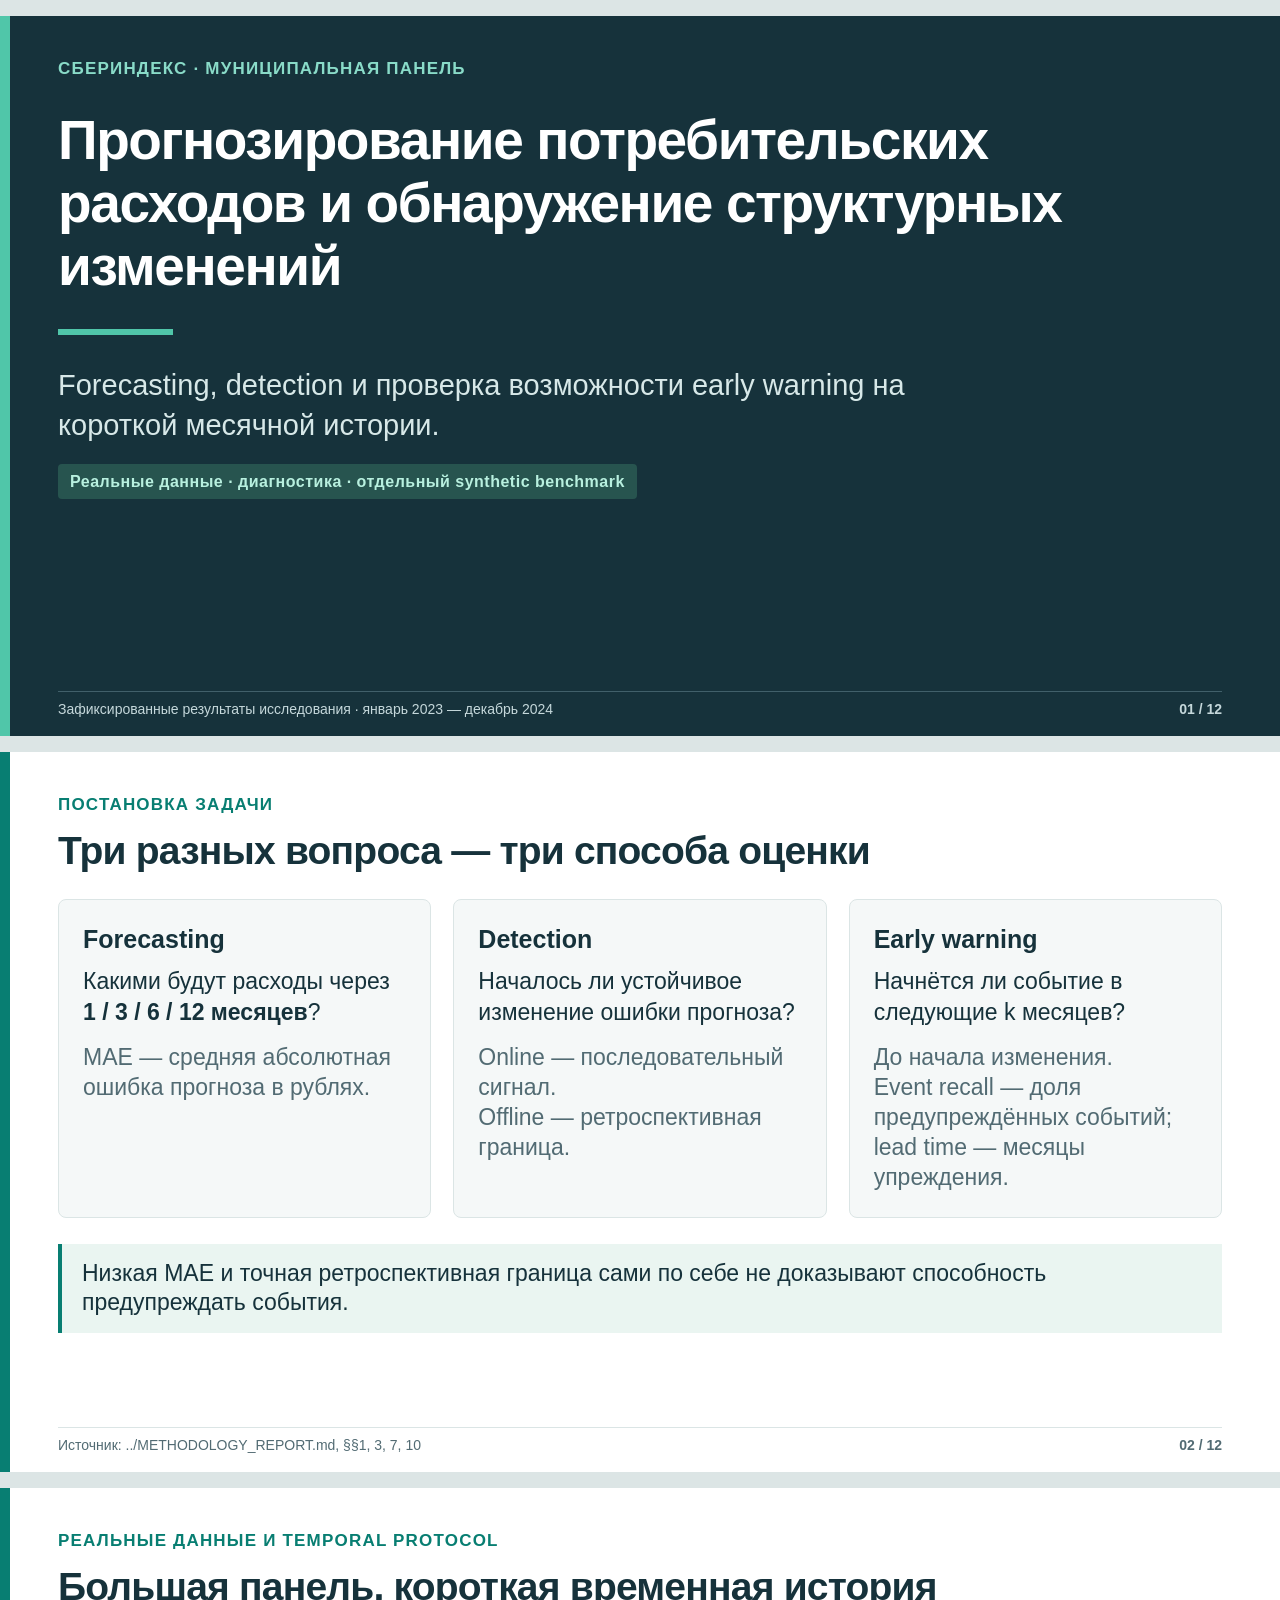
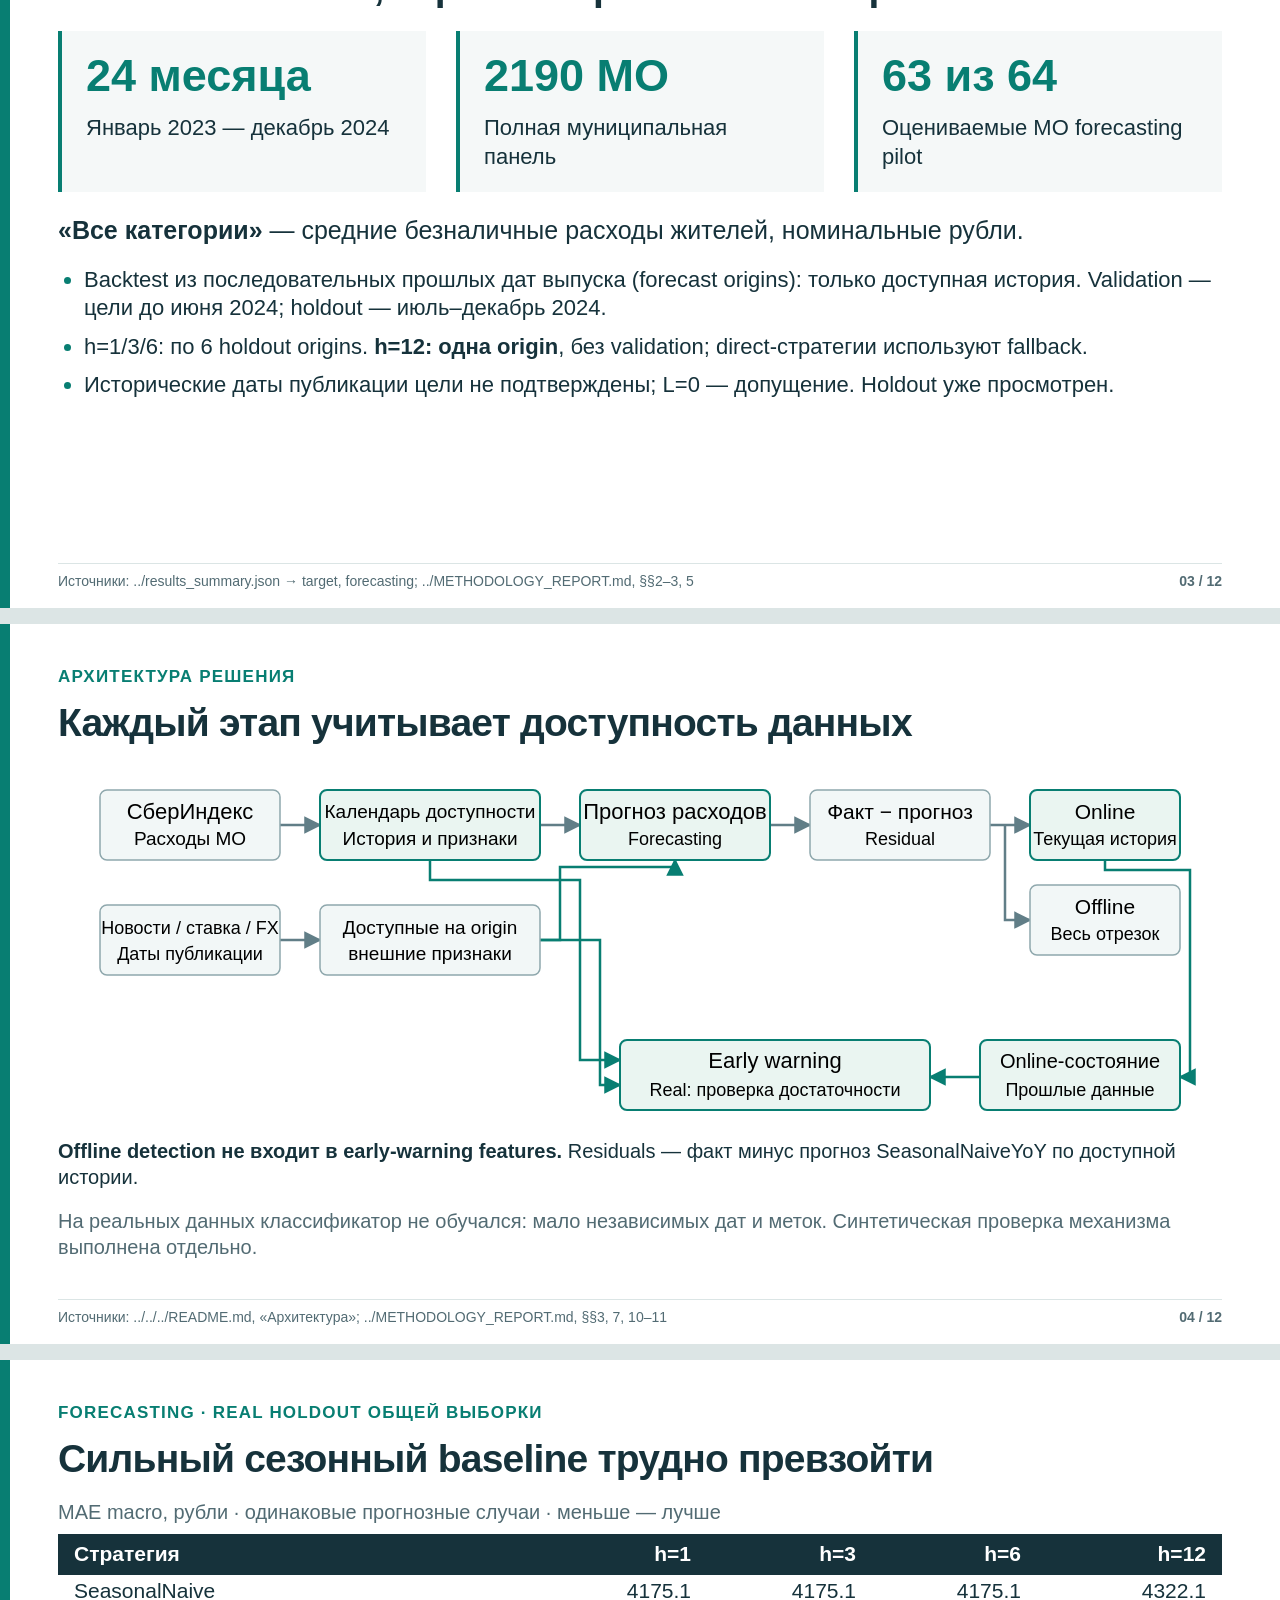
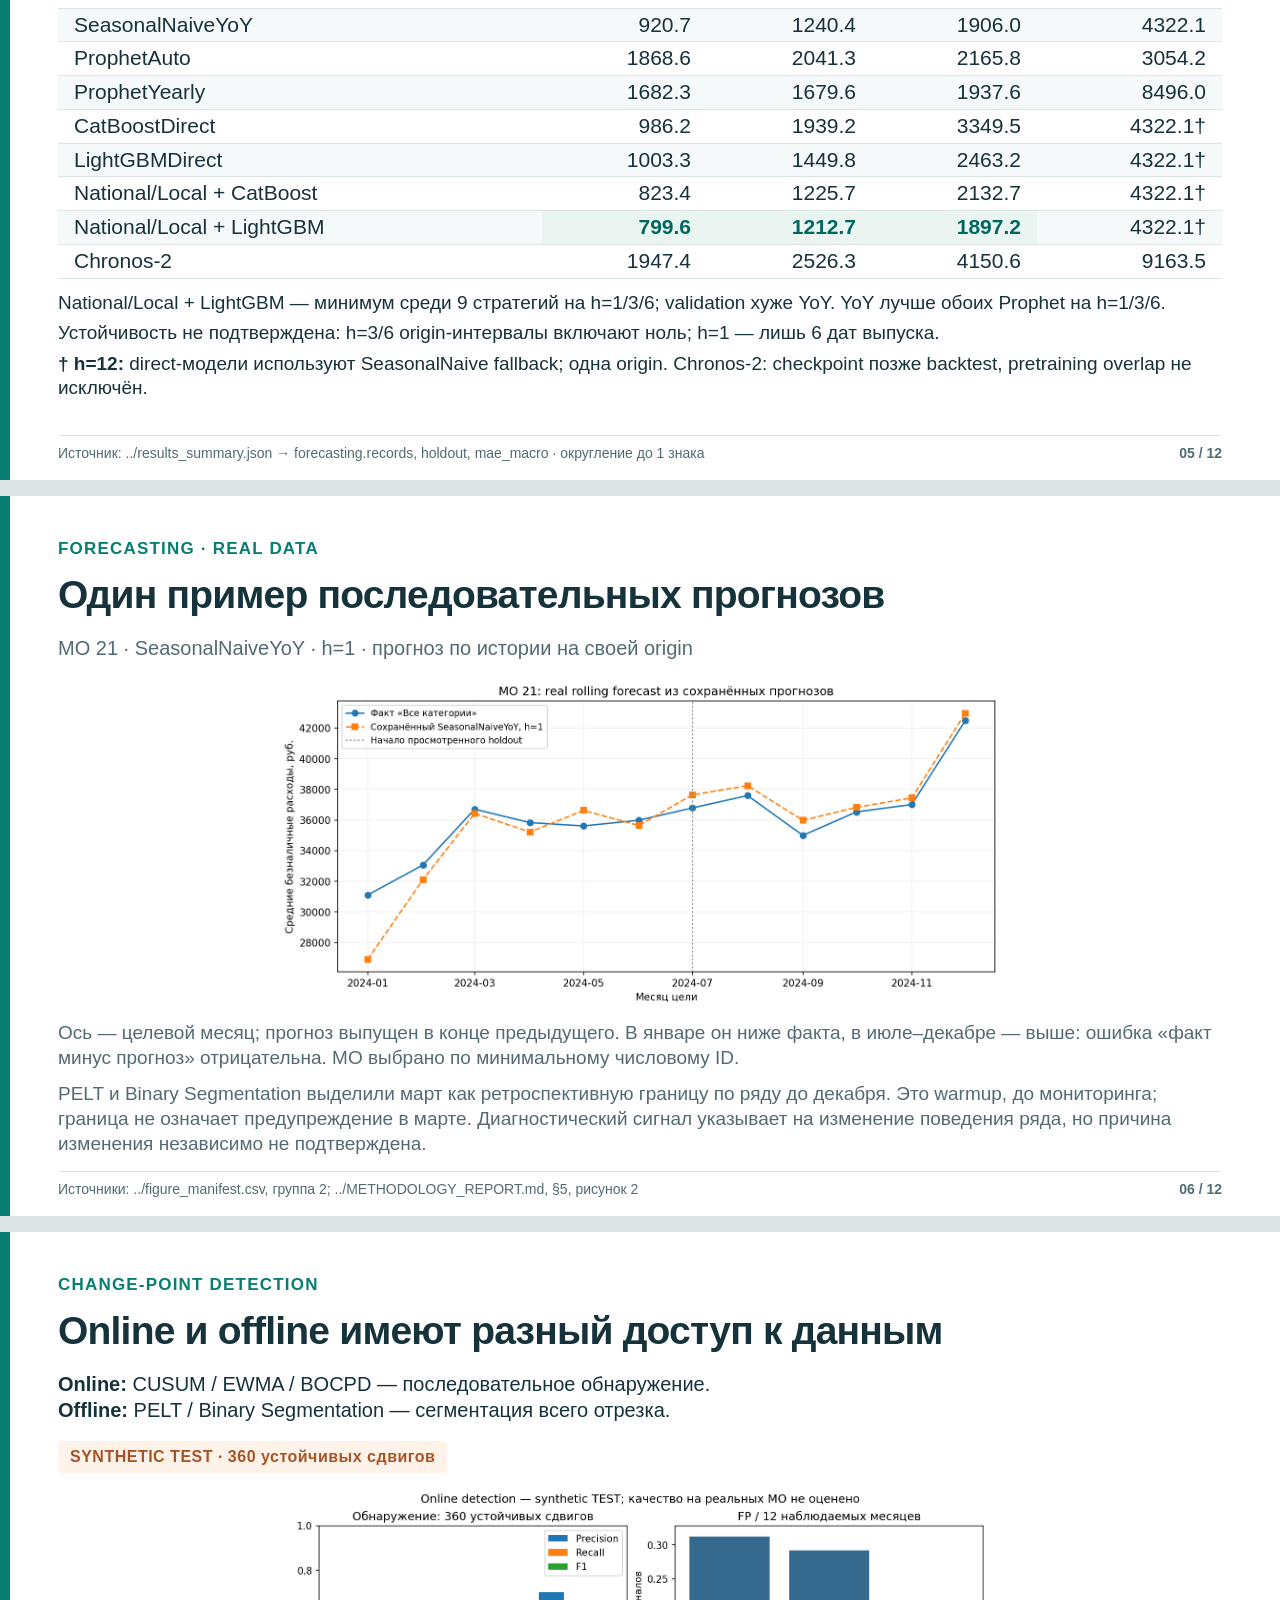
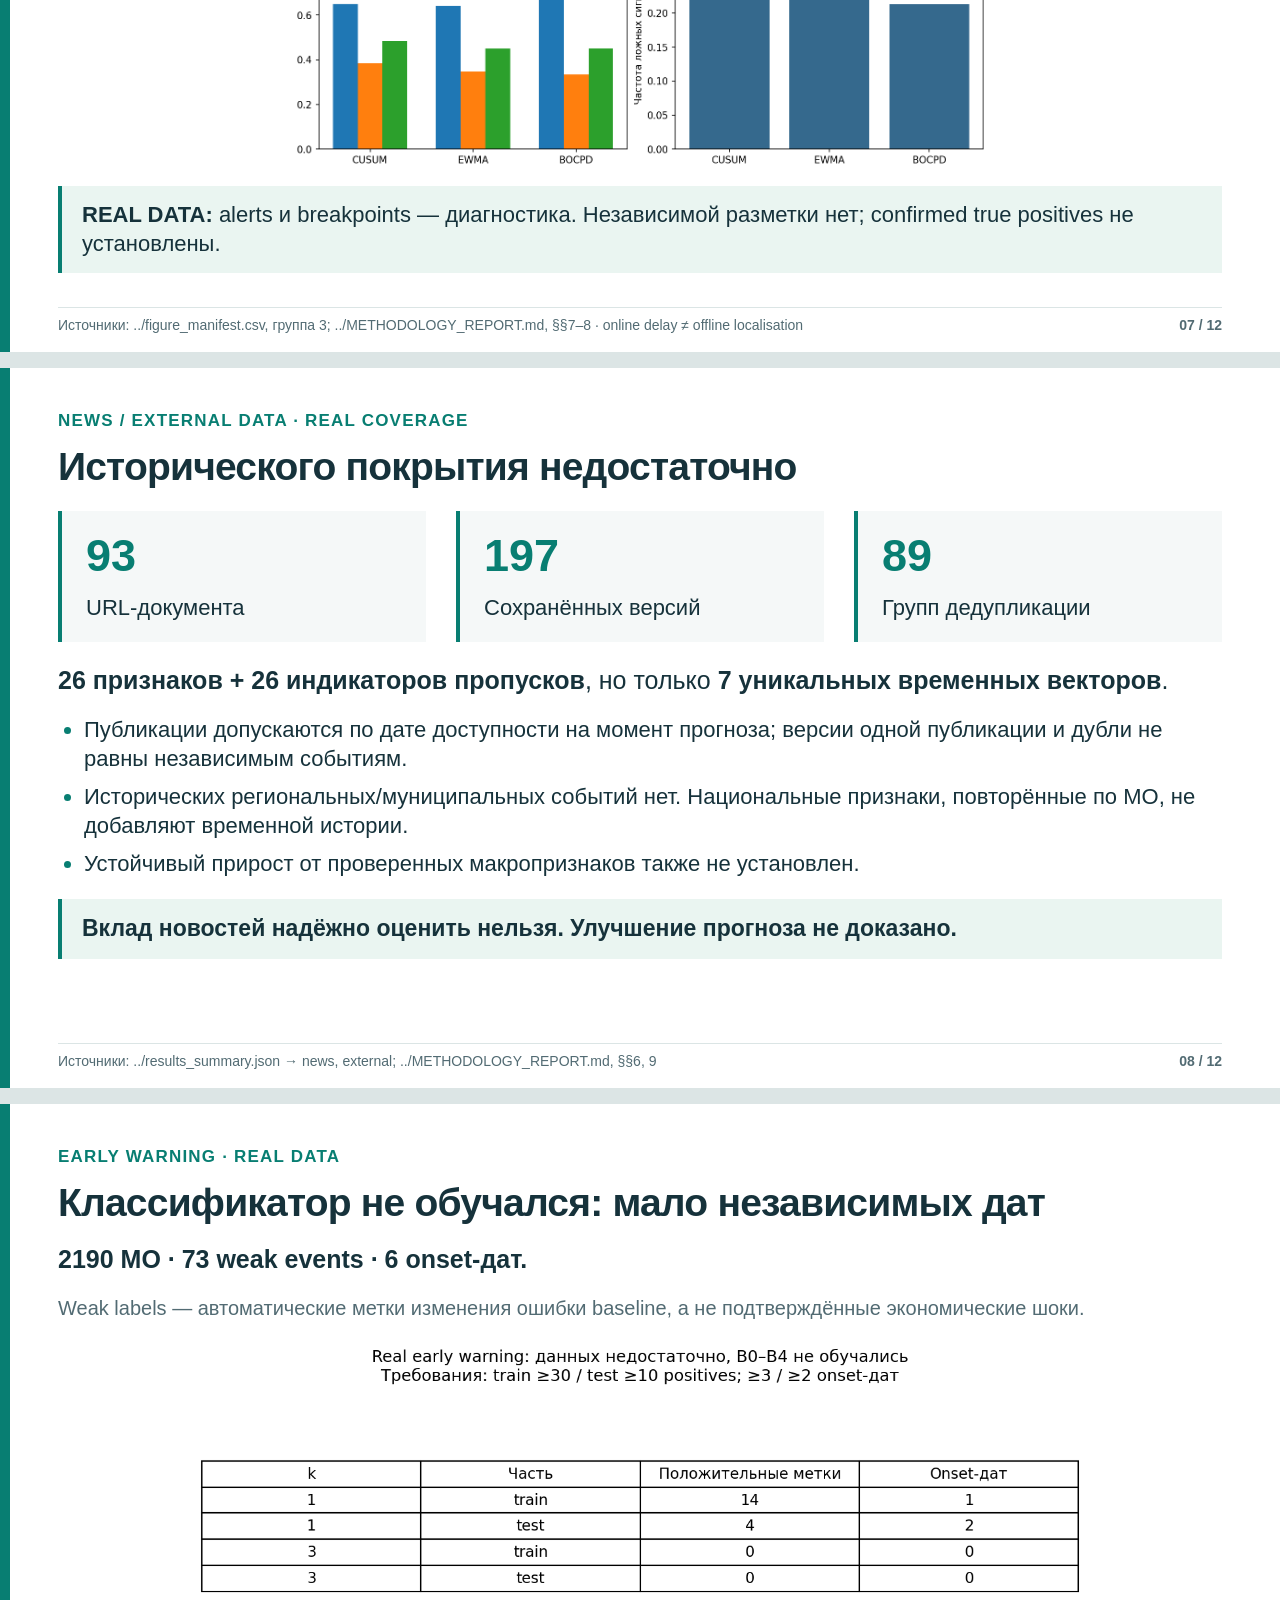
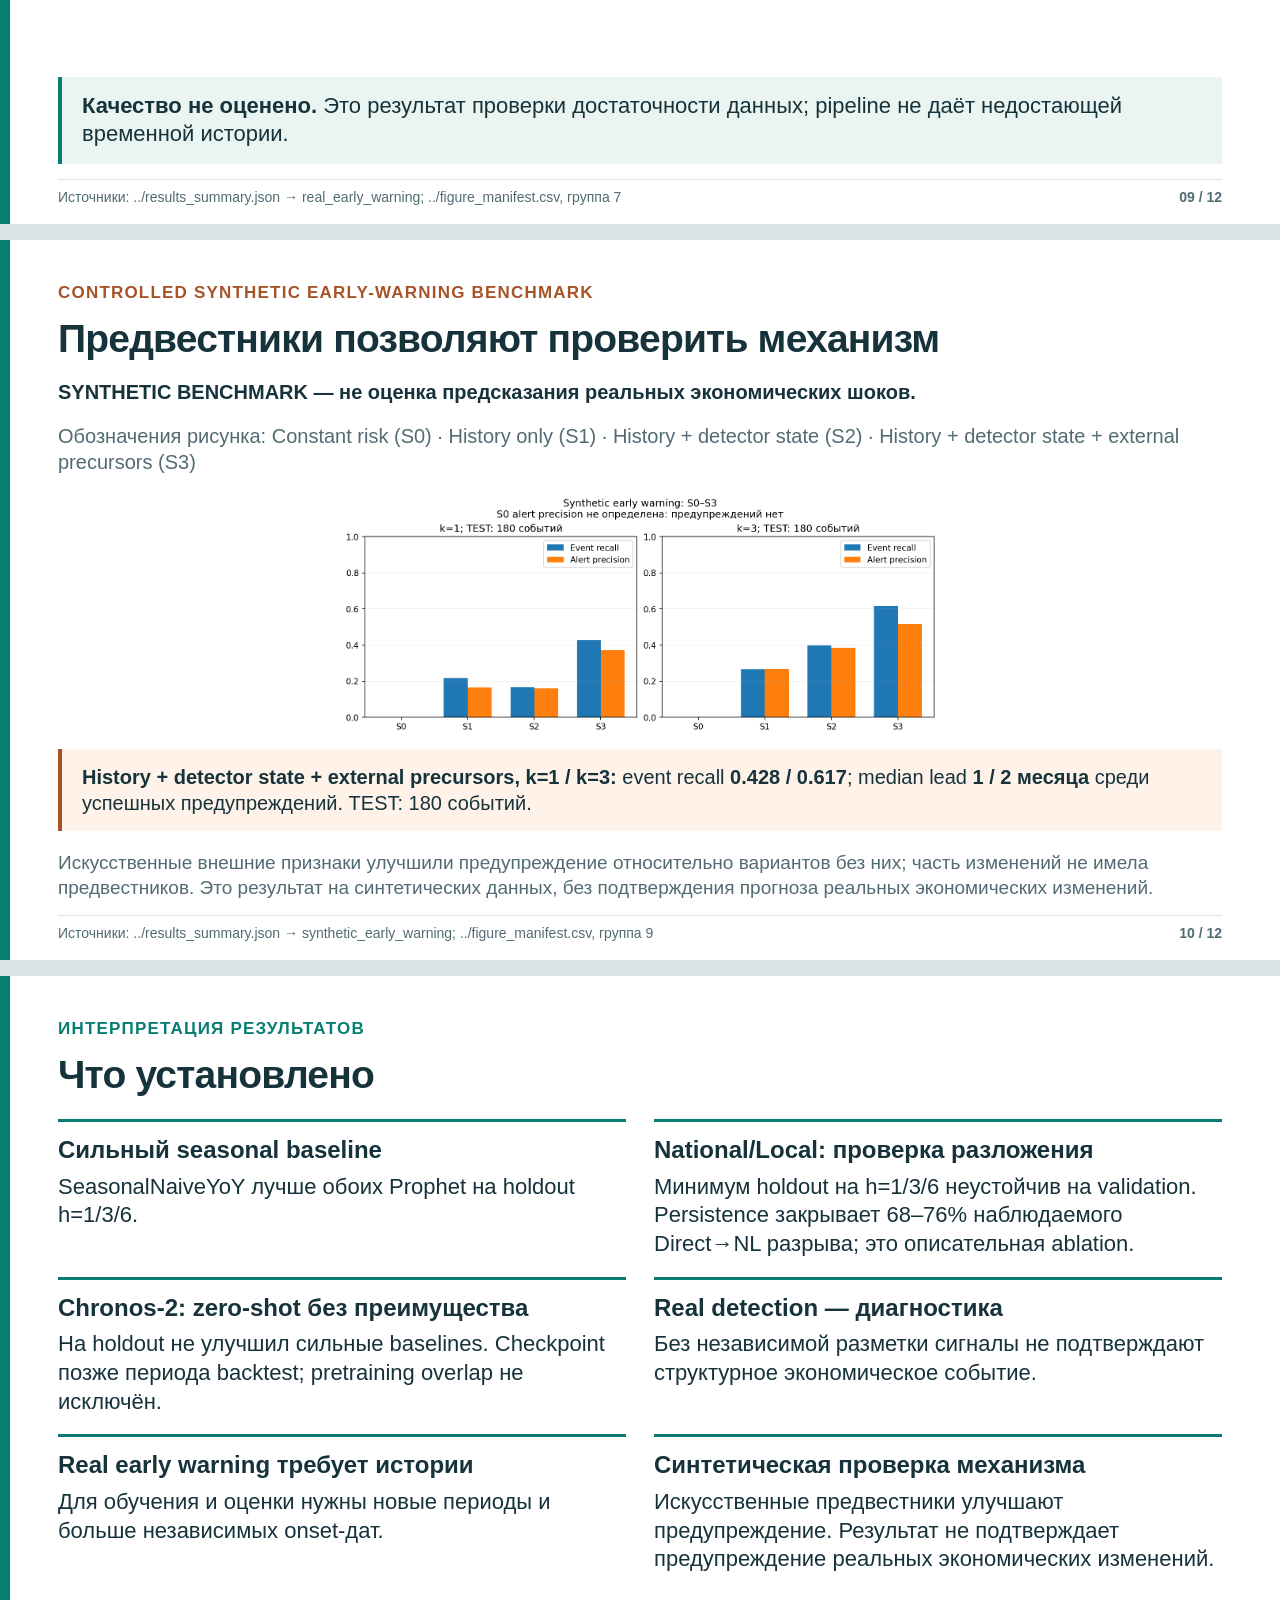
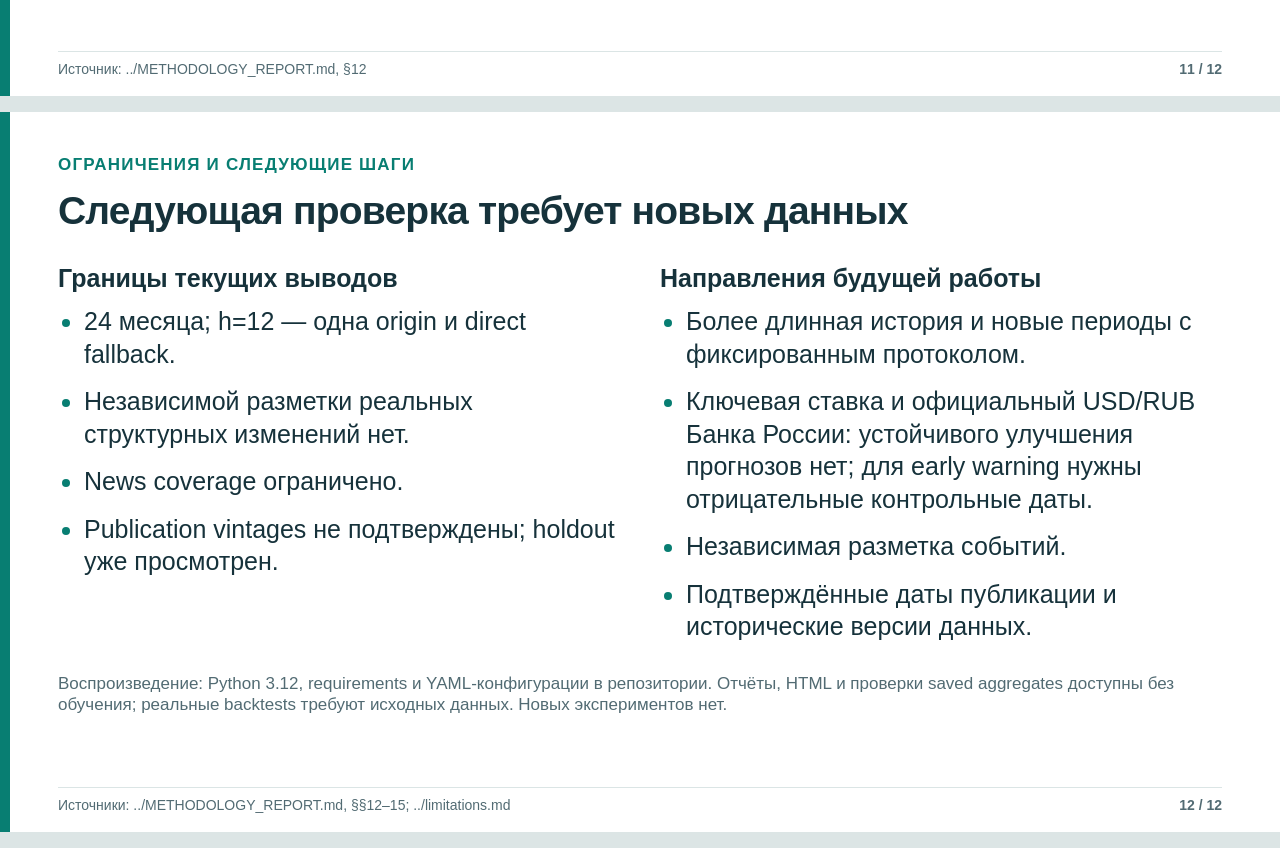
==== commit af12579a: "Prepare reviewed public repository and manual GitHub Pages publication" ====
--- a/reports/final/presentation/presentation.html
+++ b/reports/final/presentation/presentation.html
@@ -97,7 +97,7 @@
 </section>
 
 <section class="slide" data-slide="5">
-  <p class="kicker">Forecasting · real pilot holdout</p><h2>Сильный сезонный baseline трудно превзойти</h2>
+<p class="kicker">Forecasting · real holdout общей выборки</p><h2>Сильный сезонный baseline трудно превзойти</h2>
   <p class="small muted" style="margin-bottom:6px">MAE macro, рубли · одинаковые прогнозные случаи · меньше — лучше</p>
   <table class="forecast-table"><thead><tr><th>Стратегия</th><th>h=1</th><th>h=3</th><th>h=6</th><th>h=12</th></tr></thead><tbody>
     <tr><td>SeasonalNaive</td><td>4175.1</td><td>4175.1</td><td>4175.1</td><td>4322.1</td></tr>
